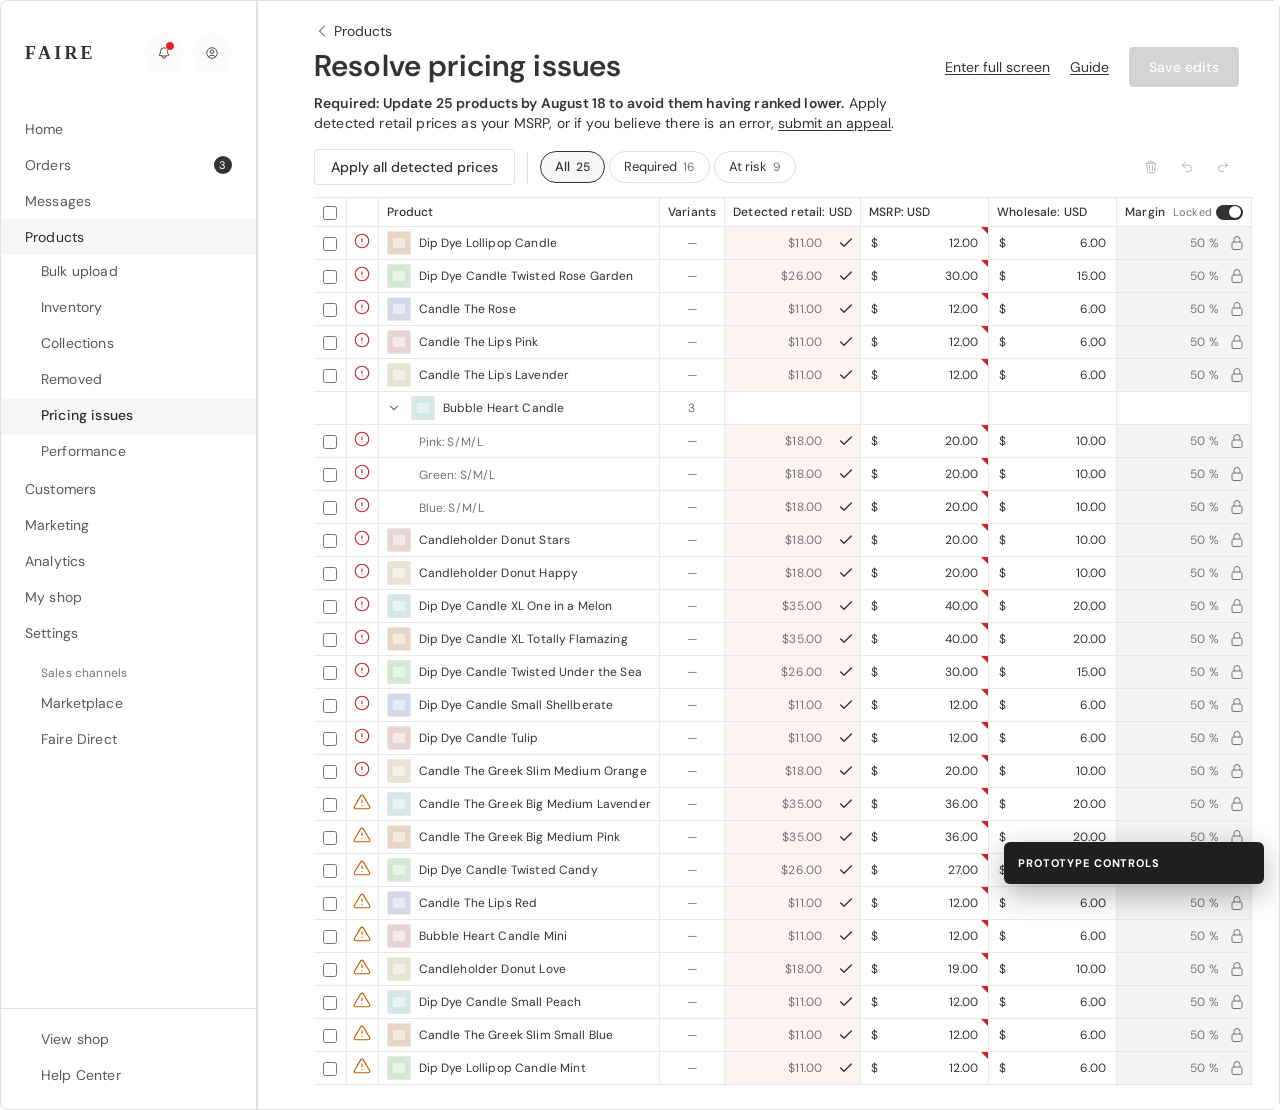
==== index.html @ f0b16890 "Add MSRP pricing enforcement prototype with at-risk workflow. Standalone bulk editor for detected re" ====
<!DOCTYPE html>
<html lang="en">
<head>
  <meta charset="utf-8" />
  <meta name="viewport" content="width=device-width, initial-scale=1" />
  <title>Resolve pricing issues — Prototype</title>
  <link rel="preconnect" href="https://fonts.googleapis.com" />
  <link rel="preconnect" href="https://fonts.gstatic.com" crossorigin />
  <link href="https://fonts.googleapis.com/css2?family=DM+Sans:ital,opsz,wght@0,9..40,400;0,9..40,500;0,9..40,600&display=swap" rel="stylesheet" />
  <style>
    :root {
      --text: #333;
      --subdued: #757575;
      --border: #dfe0e1;
      --surface-tile: #fbfbfb;
      --radius: 4px;
      --nav-width: 256px;
      --content-inset: 56px;
      --main-pad-right: 40px;
      --font: "Graphik", "DM Sans", system-ui, -apple-system, sans-serif;
      --error: #c62828;
      --error-bg: #fdecea;
      --error-dark: #c62828;
      --success: #2e7d32;
      --success-bg: #e8f5e9;
      --detected-bg: #f3faf4;
      --detected-mismatch-bg: #fdf3f3;
      --warn-corner: #c62828;
      --success-corner: #2e7d32;
      --at-risk: #c45c00;
      --grid-line: #e8e8e8;
      --grid-header-text: #8a8a8a;
      --grid-row-height: 32px;
      --cell-focus-blue: #0b7cda;
      --freeze-check: 32px;
      --freeze-status: 32px;
      --freeze-product: 248px;
      --freeze-edge: calc(var(--freeze-check) + var(--freeze-status) + var(--freeze-product));
    }

    * { box-sizing: border-box; }

    body {
      margin: 0;
      font-family: var(--font);
      font-size: 14px;
      line-height: 20px;
      letter-spacing: 0.15px;
      color: var(--text);
      background: #fff;
    }

    input[type="number"] { -moz-appearance: textfield; }
    input[type="number"]::-webkit-outer-spin-button,
    input[type="number"]::-webkit-inner-spin-button {
      -webkit-appearance: none;
      margin: 0;
    }

    .shell {
      width: 100%;
      max-width: min(1920px, 100%);
      margin: 0 auto;
      display: flex;
      min-height: 100vh;
      min-width: 0;
      border: 1px solid var(--border);
      border-radius: 8px;
    }

    /* ---- nav (from Nudges prototype) ---- */
    .nav {
      width: var(--nav-width);
      flex-shrink: 0;
      border-right: 1px solid var(--border);
      display: flex;
      flex-direction: column;
    }

    .nav-header {
      display: flex;
      align-items: center;
      justify-content: space-between;
      min-height: 104px;
      padding: 32px 24px;
    }

    .logo {
      font-family: Georgia, "Times New Roman", serif;
      font-size: 18px;
      font-weight: 600;
      letter-spacing: 0.18em;
    }

    .nav-tools { display: flex; gap: 8px; }

    .icon-btn {
      width: 40px;
      height: 40px;
      border: none;
      border-radius: 999px;
      background: var(--surface-tile);
      color: var(--text);
      display: grid;
      place-items: center;
      cursor: pointer;
    }

    .icon-btn--notify::after {
      content: "";
      position: absolute;
      top: 8px;
      right: 9px;
      width: 8px;
      height: 8px;
      border-radius: 50%;
      background: #e02424;
      border: 1.5px solid var(--surface-tile);
    }

    .icon-btn { position: relative; }

    .nav-links { flex: 1; padding-top: 6px; }

    .nav-row {
      min-height: 36px;
      padding: 6px 24px;
      display: flex;
      align-items: center;
      justify-content: space-between;
      font-size: 14px;
      color: #595959;
      cursor: default;
    }

    .nav-row--active { background: #f7f7f7; color: #2b2b2b; }

    .nav-child {
      min-height: 36px;
      padding: 6px 24px 6px 40px;
      font-size: 14px;
      color: #595959;
      cursor: default;
    }

    .nav-child--active {
      background: #f7f7f7;
      color: #2b2b2b;
      font-weight: 500;
    }

    .badge {
      min-width: 18px;
      height: 18px;
      border-radius: 9px;
      background: #333;
      color: #fff;
      font-size: 11px;
      line-height: 18px;
      text-align: center;
      padding: 0 5px;
    }

    .nav-footer { border-top: 1px solid var(--border); padding: 14px 0; }

  .nav-section-label {
      padding: 12px 24px 4px 40px;
      font-size: 12px;
      color: var(--subdued);
    }

    /* ---- main ---- */
    .main {
      flex: 1;
      min-width: 0;
      border-left: 1px solid var(--border);
      background: #fff;
      display: flex;
      flex-direction: column;
    }

    .main-head {
      padding: 20px var(--main-pad-right) 16px var(--content-inset);
    }

    .back-link {
      border: none;
      background: none;
      color: var(--text);
      display: inline-flex;
      align-items: center;
      gap: 4px;
      padding: 0;
      margin: 0 0 6px;
      font: inherit;
      font-size: 14px;
      cursor: pointer;
    }

    .title-row {
      display: flex;
      align-items: flex-start;
      justify-content: space-between;
      gap: 32px;
    }

    h1 {
      margin: 0;
      font-size: 30px;
      line-height: 38px;
      font-weight: 600;
    }

    .page-desc {
      margin: 8px 0 0;
      max-width: 720px;
      color: var(--text);
      font-size: 14px;
    }

    .page-desc strong { font-weight: 600; }

    .page-desc__link {
      border: none;
      background: none;
      padding: 0;
      margin: 0;
      font: inherit;
      color: inherit;
      text-decoration: underline;
      text-underline-offset: 2px;
      cursor: pointer;
    }

    .head-actions {
      display: flex;
      align-items: center;
      gap: 20px;
      flex-shrink: 0;
    }

    .text-link {
      border: none;
      background: none;
      padding: 0;
      font: inherit;
      font-size: 14px;
      color: var(--text);
      text-decoration: underline;
      text-underline-offset: 2px;
      cursor: pointer;
    }

    .text-link:disabled {
      color: #b0b0b0;
      cursor: not-allowed;
      text-decoration: none;
    }

    .btn-primary {
      border: none;
      border-radius: var(--radius);
      background: #333;
      color: #fff;
      height: 40px;
      padding: 0 20px;
      font: inherit;
      font-size: 14px;
      font-weight: 500;
      cursor: pointer;
    }

    .btn-primary:hover { background: #1a1a1a; }

    .btn-primary:disabled {
      background: #d4d4d4;
      color: #fff;
      cursor: not-allowed;
    }

    .btn-primary--sm {
      height: 28px;
      padding: 0 10px;
      font-size: 12px;
      line-height: 16px;
      white-space: nowrap;
      display: inline-flex;
      align-items: center;
      gap: 6px;
    }

    .btn-primary--sm svg {
      flex-shrink: 0;
    }

    /* ---- toolbar ---- */
    .toolbar-slot {
      padding: 0 var(--main-pad-right) 12px var(--content-inset);
    }

    .toolbar {
      display: flex;
      align-items: center;
      justify-content: space-between;
      gap: 16px;
      margin-top: 0;
      flex-wrap: wrap;
    }

    .toolbar[hidden] {
      display: none !important;
    }

    .toolbar--selection {
      padding: 12px 16px;
      border-radius: var(--radius);
      background: #f7f7f7;
      color: var(--text);
      box-sizing: border-box;
      gap: 24px;
    }

    .toolbar--default {
      padding: 0;
      background: transparent;
    }

    .toolbar-selection-main {
      display: flex;
      align-items: center;
      gap: 24px;
      min-width: 0;
    }

    .toolbar-selection-meta {
      display: flex;
      align-items: center;
      gap: 15px;
    }

    .toolbar-selection-apply-group {
      display: flex;
      align-items: center;
      gap: 15px;
    }

    .toolbar-selection-clear,
    .toolbar-selection-decline {
      border: none;
      background: none;
      padding: 0;
      font: inherit;
      font-size: 14px;
      line-height: 20px;
      letter-spacing: 0.15px;
      color: var(--text);
      text-decoration: underline;
      text-underline-offset: 2px;
      cursor: pointer;
    }

    .toolbar-selection-clear:hover,
    .toolbar-selection-decline:hover {
      color: #1a1a1a;
    }

    .toolbar-selection-decline[hidden] {
      display: none !important;
    }

    .toolbar-selection-count {
      font-size: 14px;
      line-height: 20px;
      font-weight: 400;
      letter-spacing: 0.15px;
      color: var(--text);
      white-space: nowrap;
    }

    .toolbar-selection-actions {
      display: flex;
      align-items: center;
      gap: 8px;
      flex-shrink: 0;
    }

    .btn-apply-selected {
      border: 1px solid #dadada;
      border-radius: var(--radius);
      background: #fff;
      color: var(--text);
      height: 32px;
      padding: 0 12px;
      font: inherit;
      font-size: 14px;
      line-height: 20px;
      font-weight: 400;
      letter-spacing: 0.15px;
      cursor: pointer;
      display: inline-flex;
      align-items: center;
      white-space: nowrap;
    }

    .btn-apply-selected:hover {
      background: #f7f7f7;
      border-color: #bdbdbd;
    }

    .btn-apply-selected:disabled {
      background: #f7f7f7;
      color: #b0b0b0;
      border-color: #e6e6e3;
      cursor: not-allowed;
    }

    .toolbar-icon-btn--surface {
      width: 40px;
      height: 40px;
      border: 1px solid transparent;
      background: #f7f7f7;
    }

    .toolbar-icon-btn--surface:not(:disabled) {
      background: #fff;
      border-color: #dadada;
    }

    .toolbar-icon-btn--surface:not(:disabled):hover {
      background: #f7f7f7;
      border-color: #bdbdbd;
    }

    .toolbar-icon-btn--surface:disabled {
      background: #f7f7f7;
      border: none;
    }

    .toolbar-left {
      display: flex;
      align-items: center;
      gap: 12px;
      flex-wrap: wrap;
    }

    .toolbar-left .filter-pills {
      border-left: 1px solid var(--border);
      padding-left: 12px;
    }

    .btn-apply-all {
      border: 1px solid var(--border);
      border-radius: var(--radius);
      background: #fff;
      color: var(--text);
      height: 36px;
      padding: 0 16px;
      font: inherit;
      font-size: 14px;
      font-weight: 500;
      cursor: pointer;
      display: inline-flex;
      align-items: center;
      gap: 8px;
    }

    .btn-apply-all:hover { border-color: #999; }
    .btn-apply-all:disabled {
      color: #b0b0b0;
      background: #f4f4f2;
      border-color: #e6e6e3;
      cursor: not-allowed;
    }

    .btn-secondary {
      border: 1px solid #d9d9d4;
      border-radius: var(--radius);
      background: #fff;
      color: var(--text);
      font: inherit;
      font-size: 12px;
      line-height: 16px;
      height: 28px;
      padding: 0 10px;
      cursor: pointer;
      white-space: nowrap;
      display: inline-flex;
      align-items: center;
      gap: 6px;
    }

    .btn-secondary svg {
      flex-shrink: 0;
    }

    .btn-secondary:hover { background: #f7f7f7; border-color: #bdbdbd; }

    .btn-secondary:disabled {
      color: #b0b0b0;
      background: #f4f4f2;
      border-color: #e6e6e3;
      cursor: not-allowed;
    }

    .filter-pills { display: flex; gap: 4px; }

    .pill {
      border: 1px solid var(--border);
      border-radius: 999px;
      background: #fff;
      height: 32px;
      padding: 0 14px;
      font: inherit;
      font-size: 13px;
      color: var(--text);
      cursor: pointer;
      display: inline-flex;
      align-items: center;
      gap: 6px;
    }

    .pill:hover { border-color: #999; }

    .pill--active {
      background: #f7f7f7;
      border-color: #333;
      font-weight: 500;
    }

    .pill-count {
      font-size: 12px;
      color: var(--subdued);
    }

    .pill--active .pill-count { color: var(--text); }

    .toolbar-right {
      display: flex;
      align-items: center;
      gap: 4px;
    }

    .toolbar-icon-btn {
      width: 32px;
      height: 32px;
      border: 1px solid var(--border);
      border-radius: var(--radius);
      background: #fff;
      display: grid;
      place-items: center;
      cursor: pointer;
      color: var(--text);
    }

    .toolbar-icon-btn[data-tooltip] {
      position: relative;
    }

    .toolbar-icon-btn[data-tooltip]::before,
    .toolbar-icon-btn[data-tooltip]::after {
      position: absolute;
      left: 50%;
      transform: translateX(-50%);
      pointer-events: none;
      opacity: 0;
      visibility: hidden;
      z-index: 20;
    }

    .toolbar-icon-btn[data-tooltip]::before {
      content: attr(data-tooltip);
      bottom: calc(100% + 7px);
      padding: 6px 10px;
      background: #333;
      color: #fff;
      font-size: 12px;
      line-height: 16px;
      font-weight: 400;
      white-space: nowrap;
      border-radius: var(--radius);
    }

    .toolbar-icon-btn[data-tooltip]::after {
      content: "";
      bottom: calc(100% + 3px);
      border-left: 5px solid transparent;
      border-right: 5px solid transparent;
      border-top: 5px solid #333;
    }

    .toolbar-icon-btn[data-tooltip]:not(:disabled):hover::before,
    .toolbar-icon-btn[data-tooltip]:not(:disabled):hover::after,
    .toolbar-icon-btn[data-tooltip]:not(:disabled):focus-visible::before,
    .toolbar-icon-btn[data-tooltip]:not(:disabled):focus-visible::after {
      opacity: 1;
      visibility: visible;
    }

    .toolbar-icon-btn:disabled {
      opacity: 0.4;
      cursor: not-allowed;
      border-color: transparent;
      background: transparent;
    }

    .toolbar-icon-btn--surface:disabled {
      opacity: 1;
    }

    /* ---- spreadsheet ---- */
    .grid-wrap {
      flex: 1;
      overflow: auto;
      padding: 0 var(--main-pad-right) 24px var(--content-inset);
      background: #fff;
    }

    .grid {
      width: max-content;
      min-width: 100%;
      border-collapse: collapse;
      border-spacing: 0;
      table-layout: fixed;
      background: #fff;
    }

    .grid thead th {
      position: sticky;
      top: 0;
      z-index: 2;
      background: #fff;
      border-top: 1px solid var(--grid-line);
      border-bottom: 1px solid var(--grid-line);
      border-right: 1px solid var(--grid-line);
      padding: 0 8px;
      height: 28px;
      font-size: 12px;
      font-weight: 500;
      line-height: 28px;
      color: var(--text);
      text-align: left;
      white-space: nowrap;
      vertical-align: middle;
    }

    .grid thead th.col-freeze {
      z-index: 4;
      background: #fff;
    }

    .grid thead th.col-freeze-3 {
      z-index: 5;
      box-shadow: 4px 0 6px -4px rgba(0, 0, 0, 0.12);
    }

    .grid thead th.col-check {
      width: var(--freeze-check);
      min-width: var(--freeze-check);
      max-width: var(--freeze-check);
      text-align: center;
      padding: 0;
    }

    .grid thead th.col-status {
      width: var(--freeze-status);
      min-width: var(--freeze-status);
      max-width: var(--freeze-status);
      text-align: center;
      padding: 0;
    }

    .grid thead th.col-product {
      width: var(--freeze-product);
      min-width: var(--freeze-product);
      max-width: var(--freeze-product);
    }

    .grid thead th.col-variants { width: 56px; min-width: 56px; }
    .grid thead th.col-price { width: 128px; min-width: 128px; }
    .grid thead th.col-price-bridge { width: 32px; min-width: 32px; }
    .grid thead th.col-margin { width: 108px; min-width: 108px; }
    .grid thead th.col-actions { width: 148px; min-width: 148px; }

  .grid tbody tr { background: #fff; }

    .grid tbody tr.row-group,
    .grid tbody tr.row-variant { background: #fff; }

    .grid td {
      padding: 0;
      vertical-align: middle;
      height: var(--grid-row-height);
      min-height: var(--grid-row-height);
      border-bottom: 1px solid var(--grid-line);
      border-right: 1px solid var(--grid-line);
      background: #fff;
      position: relative;
    }

    .grid td.col-freeze {
      position: sticky;
      z-index: 1;
      background: #fff;
    }

    .grid td.col-freeze-1 { left: 0; }
    .grid td.col-freeze-2 { left: var(--freeze-check); }
    .grid td.col-freeze-3 {
      left: calc(var(--freeze-check) + var(--freeze-status));
      box-shadow: 4px 0 6px -4px rgba(0, 0, 0, 0.1);
    }

    .grid tbody tr.row-selected td { background-color: #e8f0fe; }
    .grid tbody tr.row-selected:hover td { background-color: #e3ecfa; }
    .grid tbody tr.row-selected td.col-freeze { background-color: #e8f0fe; }
    .grid tbody tr.row-selected:hover td.col-freeze { background-color: #e3ecfa; }

    .grid td.col-check {
      text-align: center;
      vertical-align: middle;
    }

    .grid td.col-status { text-align: center; }

    .grid td.col-product {
      padding: 0 8px;
      overflow: hidden;
    }

    .grid td.col-variants {
      padding: 0 8px;
      font-size: 12px;
      color: var(--subdued);
      text-align: center;
    }

    .grid td.col-margin,
    .grid td.col-actions {
      padding: 0;
    }

    .grid td.col-detected--mismatch { background: var(--detected-mismatch-bg); }
    .grid td.col-detected--resolved { background: var(--detected-bg); }

    .grid tbody tr.row-selected td.col-detected--mismatch { background: #f5e4e4; }
    .grid tbody tr.row-selected td.col-detected--resolved { background: #e5f3e6; }

    body.detected-variant-green .grid td.col-detected--mismatch { background: var(--detected-bg); }
    body.detected-variant-green .grid td.col-detected--resolved { background: #fff; }

    /* layout-3 / layout-7: detected retail — white field with green corner marker */
    body.layout-3 .grid td.col-detected--mismatch,
    body.layout-3 .grid td.col-detected--resolved,
    body.layout-4 .grid td.col-detected--mismatch,
    body.layout-4 .grid td.col-detected--resolved,
    body.layout-6 .grid td.col-detected--mismatch,
    body.layout-6 .grid td.col-detected--resolved,
    body.layout-7 .grid td.col-detected--mismatch,
    body.layout-7 .grid td.col-detected--resolved {
      background: #fff;
    }

    .detected-cell-inner--green-corner {
      background: transparent;
      border: none;
      border-radius: 0;
      position: relative;
      overflow: visible;
    }

    .detected-cell-inner--green-corner::before {
      content: "";
      position: absolute;
      top: 0;
      right: 0;
      width: 0;
      height: 0;
      border-style: solid;
      border-width: 0 7px 7px 0;
      border-color: transparent var(--success-corner) transparent transparent;
      pointer-events: none;
    }

    .detected-cell-inner--resolved.detected-cell-inner--green-corner {
      border-color: transparent;
    }

    .product-cell {
      display: flex;
      align-items: center;
      gap: 8px;
      min-width: 0;
      height: var(--grid-row-height);
    }

    .product-thumb {
      width: 24px;
      height: 24px;
      border-radius: 2px;
      border: 1px solid var(--grid-line);
      object-fit: cover;
      flex-shrink: 0;
      background: #f0f0f0;
    }

    .product-name {
      font-size: 12px;
      line-height: 16px;
      overflow: hidden;
      text-overflow: ellipsis;
      white-space: nowrap;
      color: var(--text);
    }

    .product-name--variant {
      color: var(--subdued);
      padding-left: 32px;
    }

    .group-toggle {
      border: none;
      background: none;
      padding: 0;
      margin-right: 2px;
      cursor: pointer;
      color: var(--subdued);
      display: inline-flex;
      vertical-align: middle;
    }

    .group-toggle svg { transition: transform 0.15s; }
    .group-toggle.collapsed svg { transform: rotate(-90deg); }

  /* status icons */
    .status-icon {
      width: 18px;
      height: 18px;
      display: inline-flex;
      align-items: center;
      justify-content: center;
      flex-shrink: 0;
    }

    .status-icon svg {
      width: 18px;
      height: 18px;
      display: block;
    }

    .status-icon--error {
      color: var(--error-dark);
    }

    .status-icon--at-risk {
      color: var(--at-risk);
    }

    .status-icon--success {
      color: var(--success);
    }

    /* price cells — spreadsheet cell editors */
    .price-cell {
      display: flex;
      align-items: center;
      gap: 4px;
      height: 100%;
    }

    .price-field {
      display: flex;
      align-items: center;
      flex: 1;
      min-width: 0;
      width: 100%;
      height: 100%;
      min-height: var(--grid-row-height);
      border: none;
      border-radius: 0;
      background: transparent;
      overflow: visible;
      position: relative;
      box-sizing: border-box;
    }

    .price-field:focus-within {
      outline: 2px solid var(--cell-focus-blue);
      outline-offset: -2px;
      background: #fff;
      z-index: 2;
      box-shadow: none;
    }

    .price-field:focus-within::after {
      content: "";
      position: absolute;
      right: -1px;
      bottom: -1px;
      width: 5px;
      height: 5px;
      background: var(--cell-focus-blue);
      pointer-events: none;
      z-index: 3;
    }

    .price-field--mismatch::before {
      content: "";
      position: absolute;
      top: 0;
      right: 0;
      width: 0;
      height: 0;
      border-style: solid;
      border-width: 0 7px 7px 0;
      border-color: transparent var(--warn-corner) transparent transparent;
      pointer-events: none;
      z-index: 1;
    }

    .price-field:focus-within.price-field--mismatch::before {
      top: 2px;
      right: 2px;
    }

    .price-field--resolved::before { display: none; }

    .price-field .cur {
      font-size: 12px;
      line-height: 16px;
      color: var(--text);
      padding: 0 0 0 10px;
      flex-shrink: 0;
    }

    .price-field input {
      border: none;
      outline: none;
      font: inherit;
      font-size: 12px;
      line-height: 16px;
      width: 100%;
      min-width: 0;
      flex: 1;
      padding: 0 10px 0 4px;
      background: transparent;
      text-align: right;
      color: var(--text);
    }

    .price-field--readonly {
      background: #f4f4f2;
    }

    .price-field--readonly input,
    .price-field input:disabled {
      color: var(--subdued);
      cursor: not-allowed;
    }

    .margin-field {
      display: flex;
      align-items: center;
      width: 100%;
      height: 100%;
      min-height: var(--grid-row-height);
      border: none;
      border-radius: 0;
      background: transparent;
      padding: 0 4px 0 8px;
      gap: 2px;
      position: relative;
      box-sizing: border-box;
    }

    .margin-field:focus-within {
      outline: 2px solid var(--cell-focus-blue);
      outline-offset: -2px;
      background: #fff;
      z-index: 2;
    }

    .margin-field:focus-within::after {
      content: "";
      position: absolute;
      right: -1px;
      bottom: -1px;
      width: 5px;
      height: 5px;
      background: var(--cell-focus-blue);
      pointer-events: none;
    }

    .margin-field__lock {
      flex-shrink: 0;
      width: 20px;
      height: 20px;
      display: grid;
      place-items: center;
      color: var(--subdued);
      pointer-events: none;
    }

    .margin-field__lock svg {
      display: block;
    }

    .margin-field input {
      border: none;
      outline: none;
      font: inherit;
      font-size: 12px;
      line-height: 16px;
      flex: 1;
      width: 100%;
      min-width: 0;
      padding: 0 2px;
      background: transparent;
      text-align: right;
      color: var(--text);
    }

    .margin-field__suffix {
      font-size: 12px;
      color: var(--subdued);
      flex-shrink: 0;
      padding-right: 6px;
    }

    .margin-field--readonly {
      background: #f4f4f2;
    }

    .margin-field--readonly input,
    .margin-field input:disabled {
      color: var(--subdued);
      cursor: not-allowed;
    }

    .detected-value {
      font-size: 12px;
      line-height: 16px;
      padding: 0 8px;
      flex: 1;
      color: var(--subdued);
      text-align: right;
    }

    .btn-accept {
      width: 24px;
      height: 24px;
      border: none;
      border-radius: 2px;
      background: transparent;
      color: var(--text);
      cursor: pointer;
      display: grid;
      place-items: center;
      flex-shrink: 0;
      margin-right: 2px;
    }

    .btn-accept[data-tooltip] {
      position: relative;
    }

    .detected-cell-inner:has(.btn-accept[data-tooltip]) {
      overflow: visible;
    }

    .grid td.col-detected:has(.btn-accept[data-tooltip]) {
      overflow: visible;
    }

    .btn-accept[data-tooltip]::before,
    .btn-accept[data-tooltip]::after {
      position: absolute;
      left: 50%;
      transform: translateX(-50%);
      pointer-events: none;
      opacity: 0;
      visibility: hidden;
      z-index: 20;
    }

    .btn-accept[data-tooltip]::before {
      content: attr(data-tooltip);
      bottom: calc(100% + 7px);
      padding: 6px 10px;
      background: #333;
      color: #fff;
      font-size: 12px;
      line-height: 16px;
      font-weight: 400;
      white-space: nowrap;
      border-radius: var(--radius);
    }

    .btn-accept[data-tooltip]::after {
      content: "";
      bottom: calc(100% + 3px);
      border-left: 5px solid transparent;
      border-right: 5px solid transparent;
      border-top: 5px solid #333;
    }

    .btn-accept[data-tooltip]:hover::before,
    .btn-accept[data-tooltip]:hover::after,
    .btn-accept[data-tooltip]:focus-visible::before,
    .btn-accept[data-tooltip]:focus-visible::after {
      opacity: 1;
      visibility: visible;
    }

    .price-field--with-action {
      padding-right: 2px;
      overflow: visible;
    }

    .grid td:has(.price-field--with-action) {
      overflow: visible;
    }

    .grid td.col-price-bridge {
      text-align: center;
      padding: 0;
      overflow: visible;
      vertical-align: middle;
      height: var(--grid-row-height);
      min-height: var(--grid-row-height);
    }

    .apply-bridge-cell {
      display: flex;
      align-items: center;
      justify-content: center;
      height: var(--grid-row-height);
      min-height: var(--grid-row-height);
    }

    .apply-bridge-placeholder {
      width: 24px;
      height: 24px;
      flex-shrink: 0;
    }

    .price-field--with-action input {
      flex: 1;
      min-width: 0;
    }

    .price-field--with-action .btn-accept-combined {
      margin-right: 2px;
    }

    .msrp-cell-with-verified {
      display: flex;
      align-items: center;
      gap: 4px;
      height: 100%;
      padding-right: 2px;
    }

    .msrp-cell-with-verified .price-field {
      flex: 1;
      min-width: 0;
    }

    .grid td:has(.msrp-cell-with-verified) {
      overflow: visible;
    }

    .btn-accept:hover { background: rgba(0, 0, 0, 0.06); }

    /* layout-5 combined MSRP cell */
    .col-msrp-combined { min-width: 200px; width: 220px; }

    .grid td.col-msrp-combined {
      overflow: visible;
      padding: 0;
    }

    .msrp-combined {
      display: flex;
      align-items: center;
      justify-content: space-between;
      gap: 4px;
      width: 100%;
      height: 100%;
      min-height: var(--grid-row-height);
      padding: 0 2px 0 8px;
      border: none;
      border-radius: 0;
      background: transparent;
      position: relative;
      box-sizing: border-box;
    }

    .msrp-combined--mismatch::before {
      content: "";
      position: absolute;
      top: 0;
      right: 0;
      width: 0;
      height: 0;
      border-style: solid;
      border-width: 0 7px 7px 0;
      border-color: transparent var(--error-dark) transparent transparent;
      pointer-events: none;
      z-index: 1;
    }

    .msrp-combined:focus-within {
      outline: 2px solid var(--cell-focus-blue);
      outline-offset: -2px;
      background: #fff;
      z-index: 2;
      box-shadow: none;
    }

    .msrp-combined:focus-within::after {
      content: "";
      position: absolute;
      right: -1px;
      bottom: -1px;
      width: 5px;
      height: 5px;
      background: var(--cell-focus-blue);
      pointer-events: none;
      z-index: 3;
    }

    .msrp-combined:focus-within.msrp-combined--mismatch::before {
      top: 2px;
      right: 2px;
    }

    .msrp-combined__values {
      display: flex;
      align-items: center;
      gap: 6px;
      min-width: 0;
      flex: 1;
    }

    .msrp-combined__current {
      color: var(--subdued);
      font-size: 12px;
      white-space: nowrap;
    }

    .msrp-combined__input-wrap {
      display: flex;
      align-items: center;
      min-width: 0;
      flex: 0 1 auto;
      max-width: 88px;
    }

    .msrp-combined__input-wrap .cur {
      font-size: 12px;
      color: var(--subdued);
      padding: 0 2px 0 0;
      flex-shrink: 0;
    }

    .msrp-combined__input-wrap input {
      border: none;
      outline: none;
      font: inherit;
      font-size: 12px;
      width: 5.5em;
      min-width: 0;
      flex: 0 0 auto;
      padding: 0;
      background: transparent;
      color: var(--text);
      text-align: right;
    }

    .msrp-combined__input-wrap--detected input {
      color: var(--subdued);
    }

    .msrp-combined:focus-within .msrp-combined__input-wrap--detected input {
      color: var(--text);
    }

    .col-msrp-combined__label {
      display: inline-flex;
      align-items: center;
      gap: 4px;
      white-space: nowrap;
    }

    .msrp-combined__arrow {
      display: inline-flex;
      align-items: center;
      color: var(--subdued);
      flex-shrink: 0;
    }

    .icon-arrow-right {
      width: 14px;
      height: 14px;
      display: block;
    }

    .btn-accept-combined {
      width: 22px;
      height: 22px;
      border: 1px solid var(--grid-line);
      border-radius: 2px;
      background: #fff;
      color: var(--text);
      cursor: pointer;
      display: flex;
      align-items: center;
      justify-content: center;
      padding: 0;
      line-height: 0;
      flex-shrink: 0;
      position: relative;
    }

    .btn-accept-combined[data-tooltip]::before,
    .msrp-verified-badge[data-tooltip]::before {
      content: attr(data-tooltip);
      bottom: calc(100% + 7px);
      padding: 6px 10px;
      background: #333;
      color: #fff;
      font-size: 12px;
      line-height: 16px;
      font-weight: 400;
      white-space: nowrap;
      border-radius: var(--radius);
    }

    .btn-accept-combined[data-tooltip]::after,
    .msrp-verified-badge[data-tooltip]::after {
      content: "";
      bottom: calc(100% + 3px);
      border-left: 5px solid transparent;
      border-right: 5px solid transparent;
      border-top: 5px solid #333;
    }

    .btn-accept-combined[data-tooltip]:hover::before,
    .btn-accept-combined[data-tooltip]:hover::after,
    .btn-accept-combined[data-tooltip]:focus-visible::before,
    .btn-accept-combined[data-tooltip]:focus-visible::after,
    .msrp-verified-badge[data-tooltip]:hover::before,
    .msrp-verified-badge[data-tooltip]:hover::after {
      opacity: 1;
      visibility: visible;
    }

    .msrp-verified-badge {
      width: 22px;
      height: 22px;
      display: flex;
      align-items: center;
      justify-content: center;
      flex-shrink: 0;
      color: var(--success);
      position: relative;
    }

    .msrp-verified-badge svg {
      display: block;
      width: 16px;
      height: 16px;
    }

    .btn-accept-combined[data-tooltip]::before,
    .msrp-verified-badge[data-tooltip]::before,
    .btn-accept-combined[data-tooltip]::after,
    .msrp-verified-badge[data-tooltip]::after {
      position: absolute;
      left: 50%;
      transform: translateX(-50%);
      pointer-events: none;
      opacity: 0;
      visibility: hidden;
      z-index: 20;
    }

    .btn-accept-combined svg {
      display: block;
      width: 14px;
      height: 14px;
    }

    .btn-accept-combined:hover {
      background: #f7f7f7;
      border-color: #bdbdbd;
    }

    .btn-apply-arrow {
      width: 24px;
      height: 24px;
      border: 1px solid #d9d9d4;
      border-radius: 999px;
      background: #fff;
      color: var(--text);
    }

    .btn-apply-arrow:hover {
      background: #f7f7f7;
      border-color: #bdbdbd;
    }

    .btn-apply-arrow svg,
    .btn-apply-arrow .icon-arrow-right {
      width: 14px;
      height: 14px;
    }

    .detected-cell-inner {
      display: flex;
      align-items: center;
      justify-content: space-between;
      gap: 2px;
      width: 100%;
      height: 100%;
      min-height: var(--grid-row-height);
      padding: 0 2px;
    }

    .col-margin-header {
      display: flex;
      flex-direction: row;
      align-items: center;
      gap: 8px;
      white-space: nowrap;
    }

    .locked-toggle-wrap {
      display: flex;
      align-items: center;
      gap: 4px;
      flex-shrink: 0;
      white-space: nowrap;
    }

    .locked-toggle-label {
      font-size: 11px;
      line-height: 14px;
      color: var(--subdued);
      font-weight: 400;
    }

    .switch {
      position: relative;
      width: 27px;
      height: 15px;
      display: inline-block;
      flex-shrink: 0;
    }

    .switch input {
      opacity: 0;
      width: 0;
      height: 0;
    }

    .switch-track {
      position: absolute;
      inset: 0;
      background: #d3d3ce;
      border-radius: 999px;
      cursor: pointer;
      transition: background 0.15s;
    }

    .switch-track::after {
      content: "";
      position: absolute;
      top: 1.5px;
      left: 1.5px;
      width: 12px;
      height: 12px;
      border-radius: 50%;
      background: #fff;
      transition: transform 0.15s;
      box-shadow: 0 1px 2px rgba(0, 0, 0, 0.2);
    }

    .switch input:checked + .switch-track { background: #333; }
    .switch input:checked + .switch-track::after { transform: translateX(12px); }

    input[type="checkbox"] {
      accent-color: #333;
      width: 14px;
      height: 14px;
      margin: 0;
      vertical-align: middle;
    }

    .icon-14 { width: 14px; height: 14px; }
    .icon-16 { width: 16px; height: 16px; }

    .hidden { display: none !important; }

    /* prototype controls */
    .proto-panel {
      position: fixed;
      bottom: 16px;
      right: 16px;
      z-index: 50;
      width: 260px;
      background: #1f1f1f;
      color: #fff;
      border-radius: 6px;
      box-shadow: 0 10px 30px rgba(0, 0, 0, 0.3);
      font-size: 13px;
    }

    .proto-panel summary {
      cursor: pointer;
      list-style: none;
      display: flex;
      align-items: center;
      gap: 8px;
      padding: 11px 14px;
      font-weight: 700;
      font-size: 11px;
      letter-spacing: 0.08em;
      text-transform: uppercase;
    }

    .proto-panel summary::-webkit-details-marker { display: none; }

    .proto-panel__body { padding: 2px 14px 14px; background: #262626; }

    .proto-panel button {
      width: 100%;
      background: none;
      border: 1px solid #4a4a4a;
      color: #e8e8e8;
      font-family: inherit;
      font-size: 12.5px;
      font-weight: 600;
      padding: 8px 12px;
      border-radius: 4px;
      cursor: pointer;
      margin-top: 8px;
    }

    .proto-panel button:hover { background: #333; }

    .proto-label {
      display: block;
      font-size: 11px;
      text-transform: uppercase;
      letter-spacing: 0.05em;
      color: #a9a9a9;
      margin: 10px 0 6px;
      font-weight: 600;
    }

    .proto-select {
      width: 100%;
      background: #1f1f1f;
      border: 1px solid #4a4a4a;
      color: #e8e8e8;
      font-family: inherit;
      font-size: 12.5px;
      padding: 8px 10px;
      border-radius: 4px;
      cursor: pointer;
    }

    .proto-note {
      font-size: 12px;
      color: #a9a9a9;
      margin: 8px 0 0;
      line-height: 1.4;
    }

    .proto-switch-row {
      display: flex;
      align-items: center;
      justify-content: space-between;
      gap: 12px;
      margin-top: 10px;
      font-size: 12.5px;
      color: #e8e8e8;
    }

    .proto-switch-row .switch-track {
      background: #4a4a4a;
    }

    .proto-switch-row .switch input:checked + .switch-track {
      background: #fff;
    }

    .proto-switch-row .switch input:checked + .switch-track::after {
      background: #333;
    }

    /* arrow icon tour */
    .tour-popover {
      position: fixed;
      z-index: 60;
      width: min(304px, calc(100vw - 32px));
      background: #333;
      color: #fff;
      border-radius: 6px;
      padding: 20px 44px 16px 20px;
      box-shadow: 0 10px 30px rgba(0, 0, 0, 0.28);
      box-sizing: border-box;
      font-size: 14px;
      line-height: 20px;
    }

    .tour-popover[hidden] {
      display: none !important;
    }

    .tour-popover__pointer {
      position: absolute;
      top: -6px;
      left: var(--tour-pointer-left, 50%);
      width: 12px;
      height: 12px;
      background: #333;
      transform: translateX(-50%) rotate(45deg);
    }

    .tour-popover__close {
      position: absolute;
      top: 10px;
      right: 10px;
      width: 28px;
      height: 28px;
      border: none;
      border-radius: var(--radius);
      background: transparent;
      color: #fff;
      display: grid;
      place-items: center;
      cursor: pointer;
      padding: 0;
    }

    .tour-popover__close:hover {
      background: rgba(255, 255, 255, 0.12);
    }

    .tour-popover__title {
      margin: 0;
      font-size: 14px;
      line-height: 20px;
      font-weight: 600;
      letter-spacing: 0;
    }

    .tour-popover__body {
      margin: 8px 0 0;
      font-size: 14px;
      line-height: 20px;
      color: rgba(255, 255, 255, 0.88);
    }

    .tour-popover__footer {
      display: flex;
      align-items: center;
      justify-content: space-between;
      margin-top: 16px;
    }

    .tour-popover__step {
      font-size: 14px;
      line-height: 20px;
      color: rgba(255, 255, 255, 0.72);
    }

    .tour-popover__nav {
      display: flex;
      align-items: center;
      gap: 4px;
    }

    .tour-popover__nav-btn {
      width: 28px;
      height: 28px;
      border: none;
      border-radius: var(--radius);
      background: transparent;
      color: #fff;
      display: grid;
      place-items: center;
      cursor: pointer;
      padding: 0;
    }

    .tour-popover__nav-btn:hover:not(:disabled) {
      background: rgba(255, 255, 255, 0.12);
    }

    .tour-popover__nav-btn:disabled {
      opacity: 0.35;
      cursor: not-allowed;
    }
  </style>
</head>
<body class="layout-1 detected-variant-red">
  <div class="shell">
    <aside class="nav" aria-label="Primary">
      <div class="nav-header">
        <span class="logo">FAIRE</span>
        <div class="nav-tools">
          <button type="button" class="icon-btn icon-btn--notify" aria-label="Notifications">
            <svg class="icon-14" viewBox="0 0 24 24" fill="none" stroke="currentColor" stroke-width="1.5" aria-hidden="true">
              <path d="M14.857 17.082a22.387 22.387 0 0 0 5.454-1.31A8.967 8.967 0 0 1 18 9.75V9A6 6 0 0 0 6 9v.75a8.967 8.967 0 0 1-2.312 6.022c1.733.64 3.56 1.085 5.456 1.31m5.714 0a24.255 24.255 0 0 1-5.714 0m5.714 0a3 3 0 1 1-5.714 0" />
            </svg>
          </button>
          <button type="button" class="icon-btn" aria-label="Account">
            <svg class="icon-14" viewBox="0 0 24 24" fill="none" stroke="currentColor" stroke-width="1.5" aria-hidden="true">
              <path d="M17.982 18.725A7.488 7.488 0 0 0 12 15.75a7.488 7.488 0 0 0-5.982 2.975m11.964 0A9 9 0 1 0 6.018 18.725m11.964 0A8.966 8.966 0 0 1 12 21a8.966 8.966 0 0 1-5.982-2.275M15 9.75A3 3 0 1 1 9 9.75a3 3 0 0 1 6 0Z" />
            </svg>
          </button>
        </div>
      </div>
      <nav class="nav-links">
        <div class="nav-row"><span>Home</span></div>
        <div class="nav-row"><span>Orders</span><span class="badge">3</span></div>
        <div class="nav-row"><span>Messages</span></div>
        <div class="nav-row nav-row--active"><span>Products</span></div>
        <div class="nav-child">Bulk upload</div>
        <div class="nav-child">Inventory</div>
        <div class="nav-child">Collections</div>
        <div class="nav-child">Removed</div>
        <div class="nav-child nav-child--active">Pricing issues</div>
        <div class="nav-child">Performance</div>
        <div class="nav-row"><span>Customers</span></div>
        <div class="nav-row"><span>Marketing</span></div>
        <div class="nav-row"><span>Analytics</span></div>
        <div class="nav-row"><span>My shop</span></div>
        <div class="nav-row"><span>Settings</span></div>
        <div class="nav-section-label">Sales channels</div>
        <div class="nav-child">Marketplace</div>
        <div class="nav-child">Faire Direct</div>
      </nav>
      <div class="nav-footer">
        <div class="nav-child">View shop</div>
        <div class="nav-child">Help Center</div>
      </div>
    </aside>

    <main class="main">
      <header class="main-head">
        <button class="back-link" type="button" aria-label="Back to products">
          <svg class="icon-16" viewBox="0 0 24 24" fill="none" stroke="currentColor" stroke-width="1.5" aria-hidden="true">
            <path d="M15.75 19.5 8.25 12l7.5-7.5" stroke-linecap="round" stroke-linejoin="round" />
          </svg>
          Products
        </button>
        <div class="title-row">
          <div>
            <h1>Resolve pricing issues</h1>
            <p class="page-desc" id="page-desc"></p>
          </div>
          <div class="head-actions">
            <button class="text-link" type="button">Enter full screen</button>
            <button class="text-link" type="button">Guide</button>
            <button class="btn-primary" type="button" id="btn-save" disabled>Save edits</button>
          </div>
        </div>
      </header>

      <div class="toolbar-slot">
        <div class="toolbar toolbar--selection" id="toolbar-selection" hidden>
          <div class="toolbar-selection-main">
            <div class="toolbar-selection-meta">
              <span class="toolbar-selection-count" id="selection-count">0 selected</span>
              <button type="button" class="toolbar-selection-clear" id="btn-clear-selection">Clear</button>
            </div>
            <div class="toolbar-selection-apply-group">
              <button type="button" class="btn-apply-selected" id="btn-apply-selected" disabled>Apply detected prices</button>
              <button type="button" class="toolbar-selection-decline" id="btn-decline-selected" hidden>Decline price updates</button>
            </div>
          </div>
          <div class="toolbar-selection-actions">
            <button class="toolbar-icon-btn toolbar-icon-btn--surface" type="button" data-toolbar-discard disabled data-tooltip="Discard edits" aria-label="Discard edits">
              <svg class="icon-14" viewBox="0 0 24 24" fill="none" stroke="currentColor" stroke-width="1.5" aria-hidden="true">
                <path d="m14.74 9-.346 9m-4.788 0L9.26 9m9.968-3.21c.342.052.682.107 1.022.166m-1.022-.165L18.16 19.673a2.25 2.25 0 0 1-2.244 2.077H8.084a2.25 2.25 0 0 1-2.244-2.077L4.772 5.79m14.456 0a48.108 48.108 0 0 0-3.478-.397m-12 .562c.34-.059.68-.114 1.022-.165m0 0a48.11 48.11 0 0 1 3.478-.397m7.5 0v-.916c0-1.18-.91-2.164-2.09-2.201a51.964 51.964 0 0 0-3.32 0c-1.18.037-2.09 1.022-2.09 2.201v.916m7.5 0a48.667 48.667 0 0 0-7.5 0" stroke-linecap="round" stroke-linejoin="round"/>
              </svg>
            </button>
            <button class="toolbar-icon-btn toolbar-icon-btn--surface" type="button" data-toolbar-undo disabled data-tooltip="Undo" aria-label="Undo">
              <svg class="icon-14" viewBox="0 0 24 24" fill="none" stroke="currentColor" stroke-width="1.5"><path d="M9 14 4 9l5-5" stroke-linecap="round" stroke-linejoin="round"/><path d="M4 9h10.5a5.5 5.5 0 0 1 5.5 5.5v0a5.5 5.5 0 0 1-5.5 5.5H11" stroke-linecap="round"/></svg>
            </button>
            <button class="toolbar-icon-btn toolbar-icon-btn--surface" type="button" data-toolbar-redo disabled data-tooltip="Redo" aria-label="Redo">
              <svg class="icon-14" viewBox="0 0 24 24" fill="none" stroke="currentColor" stroke-width="1.5"><path d="m15 14 5-5-5-5" stroke-linecap="round" stroke-linejoin="round"/><path d="M20 9H9.5A5.5 5.5 0 0 0 4 14.5v0A5.5 5.5 0 0 0 9.5 20H13" stroke-linecap="round"/></svg>
            </button>
          </div>
        </div>

        <div class="toolbar toolbar--default" id="toolbar-default">
          <div class="toolbar-left">
            <button class="btn-apply-all" type="button" id="btn-apply-all">
              Apply all detected prices
            </button>
            <div class="filter-pills" role="tablist" aria-label="Filter products">
              <button class="pill pill--active" type="button" data-filter="all" role="tab" aria-selected="true">
                All <span class="pill-count" id="count-all"></span>
              </button>
              <button class="pill" type="button" data-filter="required" role="tab" aria-selected="false">
                Required <span class="pill-count" id="count-required"></span>
              </button>
              <button class="pill hidden" type="button" data-filter="at-risk" role="tab" aria-selected="false" id="pill-at-risk">
                At risk <span class="pill-count" id="count-at-risk"></span>
              </button>
              <button class="pill hidden" type="button" data-filter="resolved" role="tab" aria-selected="false" id="pill-resolved">
                Resolved
              </button>
            </div>
          </div>
          <div class="toolbar-right">
            <button class="toolbar-icon-btn" type="button" data-toolbar-discard disabled data-tooltip="Discard edits" aria-label="Discard edits">
              <svg class="icon-14" viewBox="0 0 24 24" fill="none" stroke="currentColor" stroke-width="1.5" aria-hidden="true">
                <path d="m14.74 9-.346 9m-4.788 0L9.26 9m9.968-3.21c.342.052.682.107 1.022.166m-1.022-.165L18.16 19.673a2.25 2.25 0 0 1-2.244 2.077H8.084a2.25 2.25 0 0 1-2.244-2.077L4.772 5.79m14.456 0a48.108 48.108 0 0 0-3.478-.397m-12 .562c.34-.059.68-.114 1.022-.165m0 0a48.11 48.11 0 0 1 3.478-.397m7.5 0v-.916c0-1.18-.91-2.164-2.09-2.201a51.964 51.964 0 0 0-3.32 0c-1.18.037-2.09 1.022-2.09 2.201v.916m7.5 0a48.667 48.667 0 0 0-7.5 0" stroke-linecap="round" stroke-linejoin="round"/>
              </svg>
            </button>
            <button class="toolbar-icon-btn" type="button" data-toolbar-undo disabled data-tooltip="Undo" aria-label="Undo">
              <svg class="icon-14" viewBox="0 0 24 24" fill="none" stroke="currentColor" stroke-width="1.5"><path d="M9 14 4 9l5-5" stroke-linecap="round" stroke-linejoin="round"/><path d="M4 9h10.5a5.5 5.5 0 0 1 5.5 5.5v0a5.5 5.5 0 0 1-5.5 5.5H11" stroke-linecap="round"/></svg>
            </button>
            <button class="toolbar-icon-btn" type="button" data-toolbar-redo disabled data-tooltip="Redo" aria-label="Redo">
              <svg class="icon-14" viewBox="0 0 24 24" fill="none" stroke="currentColor" stroke-width="1.5"><path d="m15 14 5-5-5-5" stroke-linecap="round" stroke-linejoin="round"/><path d="M20 9H9.5A5.5 5.5 0 0 0 4 14.5v0A5.5 5.5 0 0 0 9.5 20H13" stroke-linecap="round"/></svg>
            </button>
          </div>
        </div>
      </div>

      <div class="grid-wrap">
        <table class="grid" id="pricing-grid">
          <thead id="grid-head"></thead>
          <tbody id="grid-body"></tbody>
        </table>
      </div>
    </main>
  </div>

  <details class="proto-panel">
    <summary>Prototype controls</summary>
    <div class="proto-panel__body">
      <label class="proto-label" for="proto-layout-variant">Layout variant</label>
      <select class="proto-select" id="proto-layout-variant" aria-label="Layout variant">
        <option value="layout-1">1 — Separate, red/green backgrounds, check on detected</option>
        <option value="layout-1-1">1.1 — Separate, verified badge on MSRP after accept</option>
        <option value="layout-2">2 — Separate, green → white backgrounds, check on detected</option>
        <option value="layout-3">3 — Separate, green corner, check on detected</option>
        <option value="layout-4">4 — Separate, green corner, arrow between columns</option>
        <option value="layout-5">5 — Combined MSRP → detected column</option>
        <option value="layout-5-1">5.1 — Combined, verified badge on accept</option>
        <option value="layout-6">6 — Separate, green corner, check on current MSRP</option>
        <option value="layout-7">7 — Separate, green corner, apply in actions column</option>
      </select>
      <p class="proto-note">Required and At risk are separate filters. Declining at-risk rows moves them to Resolved.</p>
      <div class="proto-switch-row">
        <span>Arrow icon tour on load</span>
        <label class="switch" aria-label="Show arrow icon tour on page load">
          <input type="checkbox" id="proto-arrow-tour" />
          <span class="switch-track"></span>
        </label>
      </div>
    </div>
  </details>

  <div class="tour-popover" id="arrow-tour" role="dialog" aria-labelledby="arrow-tour-title" hidden>
    <div class="tour-popover__pointer" aria-hidden="true"></div>
    <button type="button" class="tour-popover__close" id="arrow-tour-close" aria-label="Close tour">
      <svg width="16" height="16" viewBox="0 0 24 24" fill="none" stroke="currentColor" stroke-width="1.5" aria-hidden="true">
        <path d="M6 18 18 6M6 6l12 12" stroke-linecap="round" stroke-linejoin="round"/>
      </svg>
    </button>
    <h2 class="tour-popover__title" id="arrow-tour-title">Apply individual prices you want to use as your MSRP</h2>
    <p class="tour-popover__body">This will insert the detected retail price into the MSRP field for the product. You can still edit manually.</p>
    <div class="tour-popover__footer">
      <span class="tour-popover__step">3/4</span>
      <div class="tour-popover__nav">
        <button type="button" class="tour-popover__nav-btn" disabled aria-label="Previous step">
          <svg width="16" height="16" viewBox="0 0 24 24" fill="none" stroke="currentColor" stroke-width="1.5" aria-hidden="true">
            <path d="m15 18-6-6 6-6" stroke-linecap="round" stroke-linejoin="round"/>
          </svg>
        </button>
        <button type="button" class="tour-popover__nav-btn" disabled aria-label="Next step">
          <svg width="16" height="16" viewBox="0 0 24 24" fill="none" stroke="currentColor" stroke-width="1.5" aria-hidden="true">
            <path d="m9 18 6-6-6-6" stroke-linecap="round" stroke-linejoin="round"/>
          </svg>
        </button>
      </div>
    </div>
  </div>

  <script>
    const THUMB_COLORS = ["#e8d5c4", "#d4e8d4", "#d4d8e8", "#e8d4d4", "#e8e4d4", "#d4e8e8"];
    const LAYOUT_VARIANT_KEY = "evergreen-price-enforcement-layout-variant";
    const ARROW_TOUR_KEY = "evergreen-price-enforcement-arrow-tour";
    const LAYOUT_VARIANTS = [
      "layout-1",
      "layout-1-1",
      "layout-2",
      "layout-3",
      "layout-4",
      "layout-5",
      "layout-5-1",
      "layout-6",
      "layout-7",
    ];

    function checkIconSvg() {
      return `<svg width="16" height="16" viewBox="0 0 24 24" fill="none" stroke="currentColor" stroke-width="2" aria-hidden="true">
        <path d="M20 6 9 17l-5-5" stroke-linecap="round" stroke-linejoin="round"/>
      </svg>`;
    }

    function arrowRightIconSvg() {
      return `<svg class="icon-arrow-right" viewBox="0 0 24 24" fill="none" stroke="currentColor" stroke-width="1.5" aria-hidden="true">
        <path d="M5 12h14m0 0-4-4m4 4-4 4" stroke-linecap="round" stroke-linejoin="round"/>
      </svg>`;
    }

    function combinedMsrpHeaderHtml() {
      return `<span class="col-msrp-combined__label">Current MSRP ${arrowRightIconSvg()} Detected: USD</span>`;
    }

    function verifiedBadgeIconSvg() {
      return `<svg width="16" height="16" viewBox="0 0 24 24" fill="none" stroke="currentColor" stroke-width="1.5" aria-hidden="true">
        <path d="M9 12.75 11.25 15 15 9.75M21 12a9 9 0 1 1-18 0 9 9 0 0 1 18 0Z" stroke-linecap="round" stroke-linejoin="round"/>
      </svg>`;
    }

    function lockIconSvg() {
      return `<svg width="16" height="16" viewBox="0 0 24 24" fill="none" stroke="currentColor" stroke-width="1.5" aria-hidden="true">
        <path d="M16.5 10.5V6.75a4.5 4.5 0 1 0-9 0v3.75m-.75 11.25h10.5a2.25 2.25 0 0 0 2.25-2.25v-6.75a2.25 2.25 0 0 0-2.25-2.25H6.75a2.25 2.25 0 0 0-2.25 2.25v6.75a2.25 2.25 0 0 0 2.25 2.25Z" stroke-linecap="round" stroke-linejoin="round"/>
      </svg>`;
    }

    function unlockIconSvg() {
      return `<svg width="16" height="16" viewBox="0 0 24 24" fill="none" stroke="currentColor" stroke-width="1.5" aria-hidden="true">
        <path d="M13.5 10.5V6.75a4.5 4.5 0 0 0-6.77-3.77 4.5 4.5 0 0 0 1.5 6.37V10.5m3 0h6.75a2.25 2.25 0 0 1 2.25 2.25v6.75a2.25 2.25 0 0 1-2.25 2.25H6.75A2.25 2.25 0 0 1 4.5 19.5v-6.75A2.25 2.25 0 0 1 6.75 10.5Z" stroke-linecap="round" stroke-linejoin="round"/>
      </svg>`;
    }

    function marginHeaderHtml() {
      return `<div class="col-margin-header">
        <span>Margin</span>
        ${lockedHeaderHtml()}
      </div>`;
    }

    function applyLayoutVariant(variant) {
      layoutVariant = variant;
      document.body.classList.remove(
        "layout-1",
        "layout-1-1",
        "layout-2",
        "layout-3",
        "layout-4",
        "layout-5",
        "layout-5-1",
        "layout-6",
        "layout-7",
        "detected-variant-red",
        "detected-variant-green"
      );
      if (variant === "layout-1") {
        document.body.classList.add("layout-1", "detected-variant-red");
      } else if (variant === "layout-1-1") {
        document.body.classList.add("layout-1-1", "detected-variant-red");
      } else if (variant === "layout-2") {
        document.body.classList.add("layout-2", "detected-variant-green");
      } else if (variant === "layout-3") {
        document.body.classList.add("layout-3");
      } else if (variant === "layout-4") {
        document.body.classList.add("layout-4");
      } else if (variant === "layout-5") {
        document.body.classList.add("layout-5");
      } else if (variant === "layout-5-1") {
        document.body.classList.add("layout-5-1");
      } else if (variant === "layout-6") {
        document.body.classList.add("layout-6");
      } else if (variant === "layout-7") {
        document.body.classList.add("layout-7", "detected-variant-red");
      }
      try {
        localStorage.setItem(LAYOUT_VARIANT_KEY, variant);
      } catch (_) { /* ignore quota / private mode */ }
      syncLayoutVariantUrl(variant);
      const layoutSelect = document.getElementById("proto-layout-variant");
      if (layoutSelect) layoutSelect.value = variant;
      updateGridHeader();
      render();
    }

    function layoutVariantFromUrl() {
      try {
        const variant = new URL(window.location.href).searchParams.get("variant");
        if (variant && LAYOUT_VARIANTS.includes(variant)) return variant;
      } catch (_) { /* ignore */ }
      return null;
    }

    function syncLayoutVariantUrl(variant) {
      try {
        const url = new URL(window.location.href);
        if (url.searchParams.get("variant") === variant) return;
        url.searchParams.set("variant", variant);
        history.replaceState({ layoutVariant: variant }, "", url);
      } catch (_) { /* ignore */ }
    }

    function initialLayoutVariant() {
      const fromUrl = layoutVariantFromUrl();
      if (fromUrl) return fromUrl;
      try {
        const stored = localStorage.getItem(LAYOUT_VARIANT_KEY);
        if (stored && LAYOUT_VARIANTS.includes(stored)) return stored;
      } catch (_) { /* ignore */ }
      return "layout-1";
    }

    function lockedHeaderHtml() {
      return `<div class="locked-toggle-wrap">
        <span class="locked-toggle-label">Locked</span>
        <label class="switch" aria-label="Toggle all locked">
          <input type="checkbox" id="toggle-all-locked" />
          <span class="switch-track"></span>
        </label>
      </div>`;
    }

    function updateGridHeader() {
      const thead = document.getElementById("grid-head");
      const marginHeader = marginHeaderHtml();
      const commonStart = `
        <th class="col-check col-freeze col-freeze-1"><input type="checkbox" id="select-all" aria-label="Select all" /></th>
        <th class="col-status col-freeze col-freeze-2" aria-label="Status"></th>
        <th class="col-product col-freeze col-freeze-3">Product</th>
        <th class="col-variants">Variants</th>`;

      if (layoutVariant === "layout-5" || layoutVariant === "layout-5-1") {
        thead.innerHTML = `<tr>${commonStart}
          <th class="col-price col-msrp-combined">${combinedMsrpHeaderHtml()}</th>
          <th class="col-price">Wholesale: USD</th>
          <th class="col-margin">${marginHeader}</th>
        </tr>`;
      } else if (layoutVariant === "layout-6") {
        thead.innerHTML = `<tr>${commonStart}
          <th class="col-price">Detected retail: USD</th>
          <th class="col-price">MSRP: USD</th>
          <th class="col-price">Wholesale: USD</th>
          <th class="col-margin">${marginHeader}</th>
        </tr>`;
      } else if (layoutVariant === "layout-4") {
        thead.innerHTML = `<tr>${commonStart}
          <th class="col-price">Detected retail: USD</th>
          <th class="col-price-bridge" aria-hidden="true"></th>
          <th class="col-price">MSRP: USD</th>
          <th class="col-price">Wholesale: USD</th>
          <th class="col-margin">${marginHeader}</th>
        </tr>`;
      } else if (layoutVariant === "layout-7") {
        thead.innerHTML = `<tr>${commonStart}
          <th class="col-price">Detected retail: USD</th>
          <th class="col-price">MSRP: USD</th>
          <th class="col-price">Wholesale: USD</th>
          <th class="col-margin">${marginHeader}</th>
          <th class="col-actions">Actions</th>
        </tr>`;
      } else {
        thead.innerHTML = `<tr>${commonStart}
          <th class="col-price">Detected retail: USD</th>
          <th class="col-price">MSRP: USD</th>
          <th class="col-price">Wholesale: USD</th>
          <th class="col-margin">${marginHeader}</th>
        </tr>`;
      }

      const toggle = document.getElementById("toggle-all-locked");
      if (toggle) syncToggleAllLocked();
    }

    function onToggleAllLocked(e) {
      pushUndo();
      setAllRowsLocked(e.target.checked);
      dirty = true;
      render();
      updateSaveState();
    }

    function makeThumb(seed) {
      const c = THUMB_COLORS[seed % THUMB_COLORS.length];
      return `data:image/svg+xml,${encodeURIComponent(
        `<svg xmlns="http://www.w3.org/2000/svg" width="36" height="36"><rect width="36" height="36" fill="${c}"/><rect x="8" y="10" width="20" height="16" rx="2" fill="#fff" opacity="0.5"/></svg>`
      )}`;
    }

    function initialRows() {
      const flat = [
        { id: "p1", name: "Dip Dye Lollipop Candle", detected: 11, msrp: 12, wholesale: 6 },
        { id: "p2", name: "Dip Dye Candle Twisted Rose Garden", detected: 26, msrp: 30, wholesale: 15 },
        { id: "p3", name: "Candle The Rose", detected: 11, msrp: 12, wholesale: 6 },
        { id: "p4", name: "Candle The Lips Pink", detected: 11, msrp: 12, wholesale: 6 },
        { id: "p5", name: "Candle The Lips Lavender", detected: 11, msrp: 12, wholesale: 6 },
        {
          id: "p6",
          name: "Bubble Heart Candle",
          isGroup: true,
          expanded: true,
          children: [
            { id: "p6a", name: "Pink: S/M/L", detected: 18, msrp: 20, wholesale: 10 },
            { id: "p6b", name: "Green: S/M/L", detected: 18, msrp: 20, wholesale: 10 },
            { id: "p6c", name: "Blue: S/M/L", detected: 18, msrp: 20, wholesale: 10 },
          ],
        },
        { id: "p7", name: "Candleholder Donut Stars", detected: 18, msrp: 20, wholesale: 10 },
        { id: "p8", name: "Candleholder Donut Happy", detected: 18, msrp: 20, wholesale: 10 },
        { id: "p9", name: "Dip Dye Candle XL One in a Melon", detected: 35, msrp: 40, wholesale: 20 },
        { id: "p10", name: "Dip Dye Candle XL Totally Flamazing", detected: 35, msrp: 40, wholesale: 20 },
        { id: "p11", name: "Dip Dye Candle Twisted Under the Sea", detected: 26, msrp: 30, wholesale: 15 },
        { id: "p12", name: "Dip Dye Candle Small Shellberate", detected: 11, msrp: 12, wholesale: 6 },
        { id: "p13", name: "Dip Dye Candle Tulip", detected: 11, msrp: 12, wholesale: 6 },
        { id: "p14", name: "Candle The Greek Slim Medium Orange", detected: 18, msrp: 20, wholesale: 10 },
        { id: "p15", name: "Candle The Greek Big Medium Lavender", detected: 35, msrp: 40, wholesale: 20 },
        { id: "p16", name: "Candle The Greek Big Medium Pink", detected: 35, msrp: 40, wholesale: 20 },
        { id: "p17", name: "Dip Dye Candle Twisted Candy", detected: 26, msrp: 30, wholesale: 15 },
        { id: "p18", name: "Candle The Lips Red", detected: 11, msrp: 12, wholesale: 6 },
        { id: "p19", name: "Bubble Heart Candle Mini", detected: 11, msrp: 12, wholesale: 6 },
        { id: "p20", name: "Candleholder Donut Love", detected: 18, msrp: 20, wholesale: 10 },
        { id: "p21", name: "Dip Dye Candle Small Peach", detected: 11, msrp: 12, wholesale: 6 },
        { id: "p22", name: "Candle The Greek Slim Small Blue", detected: 11, msrp: 12, wholesale: 6 },
        { id: "p23", name: "Dip Dye Lollipop Candle Mint", detected: 11, msrp: 12, wholesale: 6 },
      ];

      let seed = 0;
      const result = flat.map((item) => {
        if (item.isGroup) {
          const group = {
            ...item,
            thumb: makeThumb(seed++),
            children: item.children.map((c) => ({
              ...c,
              thumb: makeThumb(seed++),
              initialMsrp: c.msrp,
              isVariant: true,
              parentId: item.id,
            })),
          };
          return group;
        }
        return { ...item, thumb: makeThumb(seed++), initialMsrp: item.msrp };
      });

      result.forEach((r) => {
        if (r.isGroup) r.children.forEach((c) => setRowLocked(c, true));
        else setRowLocked(r, true);
      });

      const leaves = [];
      result.forEach((r) => {
        if (r.isGroup) r.children.forEach((c) => leaves.push(c));
        else leaves.push(r);
      });
      leaves.slice(-9).forEach((row) => {
        row.issueCategory = "at-risk";
        const detected = Number(row.detected);
        row.msrp = detected + 1;
        row.initialMsrp = row.msrp;
      });

      return result;
    }

    let rows = initialRows();
    let savedSnapshot = null;
    let activeFilter = "all";
    let layoutVariant = "layout-1";
    let dirty = false;
    const selectedIds = new Set();
    const undoStack = [];
    const redoStack = [];

    function flattenEditable(items) {
      const out = [];
      items.forEach((r) => {
        if (r.isGroup) {
          out.push(r);
          if (r.expanded) r.children.forEach((c) => out.push(c));
        } else {
          out.push(r);
        }
      });
      return out;
    }

    function allLeafRows() {
      const out = [];
      rows.forEach((r) => {
        if (r.isGroup) r.children.forEach((c) => out.push(c));
        else out.push(r);
      });
      return out;
    }

    function marginPctValue(msrp, wholesale) {
      if (!msrp || msrp <= 0) return 0;
      return Math.round(((msrp - wholesale) / msrp) * 100);
    }

    function wholesaleFromMarginPct(msrp, pct) {
      return Math.round(msrp * (1 - pct / 100) * 100) / 100;
    }

    function wholesaleForRow(row, msrp) {
      if (row.locked && row.lockedMarginPct != null) {
        return wholesaleFromMarginPct(msrp, row.lockedMarginPct);
      }
      return wholesaleFromMarginPct(msrp, marginPctValue(msrp, row.wholesale));
    }

    function setRowLocked(row, locked) {
      row.locked = locked;
      if (locked) {
        row.lockedMarginPct = marginPctValue(row.msrp, row.wholesale);
        row.wholesale = wholesaleFromMarginPct(row.msrp, row.lockedMarginPct);
      } else {
        row.lockedMarginPct = null;
      }
    }

    function setAllRowsLocked(locked) {
      rows.forEach((r) => {
        if (r.isGroup) r.children.forEach((c) => setRowLocked(c, locked));
        else setRowLocked(r, locked);
      });
    }

    function syncToggleAllLocked() {
      const leaves = allLeafRows();
      const allLocked = leaves.length > 0 && leaves.every((r) => r.locked);
      document.getElementById("toggle-all-locked").checked = allLocked;
    }

    function marginCellHtml(row) {
      const displayPct = row.locked && row.lockedMarginPct != null
        ? row.lockedMarginPct
        : marginPctValue(row.msrp, row.wholesale);
      const lockedClass = row.locked ? " margin-field--readonly" : "";
      const disabled = row.locked ? " disabled" : "";
      return `<div class="margin-field${lockedClass}">
        <input type="number" step="1" min="0" max="100" value="${displayPct}" data-field="margin" data-id="${row.id}" aria-label="Margin for ${row.name}"${disabled} />
        <span class="margin-field__suffix">%</span>
        <span class="margin-field__lock" aria-hidden="true">
          ${row.locked ? lockIconSvg() : unlockIconSvg()}
        </span>
      </div>`;
    }

    function isDeclined(row) {
      return row.declinedAtRisk === true;
    }

    function isResolved(row) {
      return Number(row.msrp) === Number(row.detected);
    }

    function isAtRisk(row) {
      return isRequired(row) && row.issueCategory === "at-risk";
    }

    function isEgregiousRequired(row) {
      return isRequired(row) && row.issueCategory !== "at-risk";
    }

    function isRequired(row) {
      return !isResolved(row) && !isDeclined(row);
    }

    function isHandled(row) {
      return isResolved(row) || isDeclined(row);
    }

    function formatMoney(n) {
      return Number(n).toFixed(2);
    }

    function snapshot() {
      return JSON.stringify(rows);
    }

    function pushUndo() {
      undoStack.push(snapshot());
      redoStack.length = 0;
      updateUndoRedo();
    }

    function restoreFromSnapshot(s) {
      rows = JSON.parse(s);
      dirty = true;
      render();
      updateSaveState();
    }

    function counts() {
      const leaves = allLeafRows();
      const required = leaves.filter(isEgregiousRequired).length;
      const atRisk = leaves.filter(isAtRisk).length;
      const resolved = leaves.filter(isResolved).length;
      const handled = leaves.filter(isHandled).length;
      const unresolved = leaves.filter(isRequired).length;
      return { all: leaves.length, required, atRisk, resolved, handled, unresolved };
    }

    function updateCounts() {
      const c = counts();
      document.getElementById("count-all").textContent = c.all;
      document.getElementById("count-required").textContent = c.required;
      document.getElementById("count-at-risk").textContent = c.atRisk;

      const pillAtRisk = document.getElementById("pill-at-risk");
      pillAtRisk.classList.toggle("hidden", c.atRisk === 0);

      const pillResolved = document.getElementById("pill-resolved");
      pillResolved.classList.toggle("hidden", c.handled === 0);

      document.getElementById("page-desc").innerHTML =
        `<strong>Required: Update ${c.unresolved} product${c.unresolved === 1 ? "" : "s"} by August 18 to avoid them having ranked lower.</strong> Apply detected retail prices as your MSRP, or if you believe there is an error, <button type="button" class="page-desc__link">submit an appeal</button>.`;

      const btnApplyAll = document.getElementById("btn-apply-all");
      btnApplyAll.disabled = c.unresolved === 0;
    }

    function setToolbarBtnsDisabled(selector, disabled) {
      document.querySelectorAll(selector).forEach((btn) => {
        btn.disabled = disabled;
      });
    }

    function updateSaveState() {
      document.getElementById("btn-save").disabled = !dirty;
      setToolbarBtnsDisabled("[data-toolbar-discard]", !dirty);
    }

    function visibleLeafRows() {
      return allLeafRows().filter(rowVisible);
    }

    function selectionIsOnlyAtRisk() {
      if (selectedIds.size === 0) return false;
      return [...selectedIds].every((id) => {
        const row = findRow(id);
        return row && isAtRisk(row);
      });
    }

    function updateSelectionToolbar() {
      const hasSelection = selectedIds.size > 0;
      const toolbarDefault = document.getElementById("toolbar-default");
      const toolbarSelection = document.getElementById("toolbar-selection");

      toolbarDefault.toggleAttribute("hidden", hasSelection);
      toolbarSelection.toggleAttribute("hidden", !hasSelection);

      if (hasSelection) {
        document.getElementById("selection-count").textContent =
          `${selectedIds.size} selected`;
      }

      const selectedRequired = [...selectedIds].filter((id) => {
        const row = findRow(id);
        return row && isRequired(row);
      });
      document.getElementById("btn-apply-selected").disabled = selectedRequired.length === 0;

      const btnDecline = document.getElementById("btn-decline-selected");
      btnDecline.hidden = !selectionIsOnlyAtRisk();
    }

    function syncRowSelectionUI() {
      document.querySelectorAll("input[data-select]").forEach((cb) => {
        const id = cb.dataset.select;
        const selected = selectedIds.has(id);
        cb.checked = selected;
        const tr = cb.closest("tr");
        if (tr) tr.classList.toggle("row-selected", selected);
      });

      const selectAll = document.getElementById("select-all");
      const visible = visibleLeafRows();
      if (selectAll) {
        const allSelected = visible.length > 0 && visible.every((r) => selectedIds.has(r.id));
        const someSelected = visible.some((r) => selectedIds.has(r.id));
        selectAll.checked = allSelected;
        selectAll.indeterminate = someSelected && !allSelected;
      }
    }

    function clearSelection() {
      selectedIds.clear();
      updateSelectionToolbar();
      syncRowSelectionUI();
    }

    function handleRowSelectChange(id, checked) {
      if (checked) selectedIds.add(id);
      else selectedIds.delete(id);
      updateSelectionToolbar();
      syncRowSelectionUI();
    }

    function handleSelectAllChange(checked) {
      const visible = visibleLeafRows();
      visible.forEach((row) => {
        if (checked) selectedIds.add(row.id);
        else selectedIds.delete(row.id);
      });
      updateSelectionToolbar();
      syncRowSelectionUI();
    }

    function updateUndoRedo() {
      setToolbarBtnsDisabled("[data-toolbar-undo]", undoStack.length === 0);
      setToolbarBtnsDisabled("[data-toolbar-redo]", redoStack.length === 0);
    }

    function rowVisible(row) {
      if (activeFilter === "all") return true;
      if (activeFilter === "required") return isEgregiousRequired(row);
      if (activeFilter === "at-risk") return isAtRisk(row);
      if (activeFilter === "resolved") return isHandled(row);
      return true;
    }

    function statusIconHtml(row) {
      if (isResolved(row) || isDeclined(row)) return "";
      if (isAtRisk(row)) {
        return `<span class="status-icon status-icon--at-risk" aria-label="At risk">
          <svg viewBox="0 0 24 24" fill="none" stroke="currentColor" stroke-width="1.5" aria-hidden="true">
            <path d="M12 9v3.75m0 3.75h.008M10.29 3.86 1.82 18a2 2 0 0 0 1.71 3h16.94a2 2 0 0 0 1.71-3L13.71 3.86a2 2 0 0 0-3.42 0Z" stroke-linecap="round" stroke-linejoin="round"/>
          </svg>
        </span>`;
      }
      return `<span class="status-icon status-icon--error" aria-label="Required change">
        <svg viewBox="0 0 24 24" fill="none" stroke="currentColor" stroke-width="1.5" aria-hidden="true">
          <path d="M12 9v3.75m9-.75a9 9 0 1 1-18 0 9 9 0 0 1 18 0Zm-9 3.75h.008v.008H12v-.008Z" stroke-linecap="round" stroke-linejoin="round"/>
        </svg>
      </span>`;
    }

    function detectedCellDisplayHtml(row, greenCorner = true) {
      const resolved = isResolved(row);
      const stateClass = resolved ? "detected-cell-inner--resolved" : "detected-cell-inner--mismatch";
      const cornerClass = greenCorner ? " detected-cell-inner--green-corner" : "";
      return `<div class="detected-cell-inner ${stateClass}${cornerClass}">
        <span class="detected-value">$${formatMoney(row.detected)}</span>
      </div>`;
    }

    function detectedCellHtmlLayout3(row) {
      const resolved = isResolved(row);
      const checkSvg = checkIconSvg();
      const stateClass = resolved ? "detected-cell-inner--resolved" : "detected-cell-inner--mismatch";

      if (resolved) {
        return `<div class="detected-cell-inner ${stateClass} detected-cell-inner--green-corner">
          <span class="detected-value">$${formatMoney(row.detected)}</span>
        </div>`;
      }

      return `<div class="detected-cell-inner ${stateClass} detected-cell-inner--green-corner">
        <span class="detected-value">$${formatMoney(row.detected)}</span>
        <button type="button" class="btn-accept" data-accept="${row.id}" data-tooltip="Update MSRP to use detected price" aria-label="Update MSRP to use detected price for ${row.name}">
          ${checkSvg}
        </button>
      </div>`;
    }

    function applyActionCellHtml(row) {
      if (isResolved(row)) return "";
      return `<button type="button" class="btn-secondary" data-accept="${row.id}" aria-label="Apply detected price for ${row.name}">${checkIconSvg()}Apply detected price</button>`;
    }

    function detectedCellHtml(row) {
      const resolved = isResolved(row);
      const checkSvg = checkIconSvg();

      if (resolved) {
        return `<div class="detected-cell-inner detected-cell-inner--resolved">
          <span class="detected-value">$${formatMoney(row.detected)}</span>
        </div>`;
      }

      return `<div class="detected-cell-inner detected-cell-inner--mismatch">
        <span class="detected-value">$${formatMoney(row.detected)}</span>
        <button type="button" class="btn-accept" data-accept="${row.id}" aria-label="Apply detected price to MSRP for ${row.name}">
          ${checkSvg}
        </button>
      </div>`;
    }

    function detectedCellClass(row) {
      if (layoutVariant === "layout-4") return "col-detected";
      return isResolved(row) ? "col-detected col-detected--resolved" : "col-detected col-detected--mismatch";
    }

    function applyBridgeCellHtml(row) {
      if (isResolved(row)) {
        return `<div class="apply-bridge-cell"><span class="apply-bridge-placeholder" aria-hidden="true"></span></div>`;
      }
      return `<div class="apply-bridge-cell"><button type="button" class="btn-accept-combined btn-apply-arrow" data-accept="${row.id}" data-tooltip="Apply detected retail price as MSRP" aria-label="Apply detected retail price as MSRP for ${row.name}">
        ${arrowRightIconSvg()}
      </button></div>`;
    }

    function currentMsrpCellHtmlLayout6(row) {
      const resolved = isResolved(row);
      const mismatchClass = resolved ? "price-field--resolved" : "price-field--mismatch";
      const actionClass = resolved ? "" : " price-field--with-action";

      if (resolved) {
        return `<div class="price-field ${mismatchClass}">
          <span class="cur">$</span>
          <input type="number" step="0.01" min="0" value="${formatMoney(row.msrp)}" data-field="msrp" data-id="${row.id}" aria-label="Current MSRP for ${row.name}" />
        </div>`;
      }

      return `<div class="price-field ${mismatchClass}${actionClass}">
        <span class="cur">$</span>
        <input type="number" step="0.01" min="0" value="${formatMoney(row.msrp)}" data-field="msrp" data-id="${row.id}" aria-label="Current MSRP for ${row.name}" />
        <button type="button" class="btn-accept-combined" data-accept="${row.id}" data-tooltip="Update to detected price" aria-label="Update to detected price for ${row.name}">
          ${checkIconSvg()}
        </button>
      </div>`;
    }

    function combinedMsrpRightValue(row) {
      const listed = row.initialMsrp ?? row.msrp;
      if (isResolved(row)) return formatMoney(row.msrp);
      if (row.msrp !== listed) return formatMoney(row.msrp);
      return formatMoney(row.detected);
    }

    function combinedMsrpRightInputHtml(row, detectedSide = false) {
      const detectedClass = detectedSide ? " msrp-combined__input-wrap--detected" : "";
      return `<div class="msrp-combined__input-wrap${detectedClass}">
        <span class="cur">$</span>
        <input type="number" step="0.01" min="0" value="${combinedMsrpRightValue(row)}" data-field="msrp" data-id="${row.id}" aria-label="Detected price for ${row.name}" />
      </div>`;
    }

    function combinedMsrpCellHtml(row) {
      const resolved = isResolved(row);

      if (resolved) {
        return `<div class="msrp-combined">
          <div class="msrp-combined__values">${combinedMsrpRightInputHtml(row)}</div>
        </div>`;
      }

      return `<div class="msrp-combined msrp-combined--mismatch">
        <div class="msrp-combined__values">
          <span class="msrp-combined__current">$${formatMoney(row.initialMsrp ?? row.msrp)}</span>
          <span class="msrp-combined__arrow" aria-hidden="true">${arrowRightIconSvg()}</span>
          ${combinedMsrpRightInputHtml(row, true)}
        </div>
        <button type="button" class="btn-accept-combined" data-accept="${row.id}" data-tooltip="Update to detected price" aria-label="Update to detected price for ${row.name}">
          ${checkIconSvg()}
        </button>
      </div>`;
    }

    function combinedMsrpCellHtmlLayout51(row) {
      const resolved = isResolved(row);
      const listed = formatMoney(row.initialMsrp ?? row.msrp);
      const valuesHtml = `<span class="msrp-combined__current">$${listed}</span>
          <span class="msrp-combined__arrow" aria-hidden="true">${arrowRightIconSvg()}</span>
          ${combinedMsrpRightInputHtml(row, true)}`;

      if (resolved) {
        return `<div class="msrp-combined">
          <div class="msrp-combined__values">${valuesHtml}</div>
          <span class="msrp-verified-badge" data-tooltip="Will show to retailers as having a verified MSRP" aria-label="Verified MSRP for ${row.name}">
            ${verifiedBadgeIconSvg()}
          </span>
        </div>`;
      }

      return `<div class="msrp-combined msrp-combined--mismatch">
        <div class="msrp-combined__values">${valuesHtml}</div>
        <button type="button" class="btn-accept-combined" data-accept="${row.id}" data-tooltip="Update to detected price" aria-label="Update to detected price for ${row.name}">
          ${checkIconSvg()}
        </button>
      </div>`;
    }

    function priceColumnsHtml(row, isGroupHeader) {
      if (isGroupHeader) {
        if (layoutVariant === "layout-5" || layoutVariant === "layout-5-1") {
          return `<td class="col-msrp-combined"></td><td></td>`;
        }
        if (layoutVariant === "layout-6" || layoutVariant === "layout-7" || layoutVariant === "layout-4") {
          if (layoutVariant === "layout-4") {
            return `<td class="col-detected"></td><td class="col-price-bridge"></td><td></td>`;
          }
          return `<td class="col-detected"></td><td></td>`;
        }
        return `<td class="col-detected"></td><td></td>`;
      }

      if (layoutVariant === "layout-5") {
        return `<td class="col-msrp-combined">${combinedMsrpCellHtml(row)}</td>`;
      }

      if (layoutVariant === "layout-5-1") {
        return `<td class="col-msrp-combined">${combinedMsrpCellHtmlLayout51(row)}</td>`;
      }

      if (layoutVariant === "layout-6") {
        return `<td class="${detectedCellClass(row)}">${detectedCellDisplayHtml(row)}</td>
          <td>${currentMsrpCellHtmlLayout6(row)}</td>`;
      }

      if (layoutVariant === "layout-7") {
        return `<td class="${detectedCellClass(row)}">${detectedCellDisplayHtml(row)}</td>
          <td>${msrpCellHtml(row)}</td>`;
      }

      if (layoutVariant === "layout-4") {
        return `<td class="${detectedCellClass(row)}">${detectedCellDisplayHtml(row, false)}</td>
          <td class="col-price-bridge">${applyBridgeCellHtml(row)}</td>
          <td class="col-price">${msrpCellHtmlLayout4(row)}</td>`;
      }

      if (layoutVariant === "layout-3") {
        return `<td class="${detectedCellClass(row)}">${detectedCellHtmlLayout3(row)}</td>
          <td>${msrpCellHtml(row)}</td>`;
      }

      if (layoutVariant === "layout-1-1") {
        return `<td class="${detectedCellClass(row)}">${detectedCellHtml(row)}</td>
          <td>${msrpCellHtmlLayout11(row)}</td>`;
      }

      return `<td class="${detectedCellClass(row)}">${detectedCellHtml(row)}</td>
        <td>${msrpCellHtml(row)}</td>`;
    }

    function msrpCellHtmlLayout4(row) {
      const resolved = isResolved(row);
      const stateClass = resolved ? "price-field--resolved" : "price-field--mismatch";
      return `<div class="price-field ${stateClass}">
        <span class="cur">$</span>
        <input type="number" step="0.01" min="0" value="${formatMoney(row.msrp)}" data-field="msrp" data-id="${row.id}" aria-label="MSRP for ${row.name}" />
      </div>`;
    }

    function msrpCellHtml(row) {
      const resolved = isResolved(row);
      const mismatchClass = resolved ? "price-field--resolved" : "price-field--mismatch";
      return `<div class="price-field ${mismatchClass}">
        <span class="cur">$</span>
        <input type="number" step="0.01" min="0" value="${formatMoney(row.msrp)}" data-field="msrp" data-id="${row.id}" aria-label="MSRP for ${row.name}" />
      </div>`;
    }

    function msrpCellHtmlLayout11(row) {
      const resolved = isResolved(row);
      const mismatchClass = resolved ? "price-field--resolved" : "price-field--mismatch";
      const fieldHtml = `<div class="price-field ${mismatchClass}">
        <span class="cur">$</span>
        <input type="number" step="0.01" min="0" value="${formatMoney(row.msrp)}" data-field="msrp" data-id="${row.id}" aria-label="MSRP for ${row.name}" />
      </div>`;

      if (!resolved) return fieldHtml;

      return `<div class="msrp-cell-with-verified">
        ${fieldHtml}
        <span class="msrp-verified-badge" data-tooltip="Will show to retailers as having a verified MSRP" aria-label="Verified MSRP for ${row.name}">
          ${verifiedBadgeIconSvg()}
        </span>
      </div>`;
    }

    function wholesaleCellHtml(row) {
      return `<div class="price-field">
        <span class="cur">$</span>
        <input type="number" step="0.01" min="0" value="${formatMoney(row.wholesale)}" data-field="wholesale" data-id="${row.id}" aria-label="Wholesale for ${row.name}" />
      </div>`;
    }

    function buildRowTr(row, opts = {}) {
      const { isVariant = false, isGroupHeader = false, variantCount = 0 } = opts;
      const resolved = isGroupHeader ? false : isResolved(row);
      const hidden = isGroupHeader
        ? !rowVisible(row) && !row.children.some((c) => rowVisible(c))
        : !rowVisible(row);

      const tr = document.createElement("tr");
      tr.dataset.id = row.id;
      if (isVariant) tr.classList.add("row-variant");
      if (isGroupHeader) tr.classList.add("row-group");
      if (hidden) tr.classList.add("hidden");
      if (!isGroupHeader && selectedIds.has(row.id)) tr.classList.add("row-selected");

      const nameCell = isVariant
        ? `<span class="product-name product-name--variant">${row.name}</span>`
        : isGroupHeader
          ? `<div class="product-cell">
              <button type="button" class="group-toggle${row.expanded ? "" : " collapsed"}" data-toggle-group="${row.id}" aria-label="Toggle variants">
                <svg width="14" height="14" viewBox="0 0 24 24" fill="none" stroke="currentColor" stroke-width="2"><path d="m6 9 6 6 6-6" stroke-linecap="round" stroke-linejoin="round"/></svg>
              </button>
              <img class="product-thumb" src="${row.thumb}" alt="" />
              <span class="product-name">${row.name}</span>
            </div>`
          : `<div class="product-cell">
              <img class="product-thumb" src="${row.thumb}" alt="" />
              <span class="product-name">${row.name}</span>
            </div>`;

      const statusCell = isGroupHeader
        ? ""
        : statusIconHtml(row);

      const variantsCell = isGroupHeader ? String(variantCount) : "—";

      tr.innerHTML = `
        <td class="col-check col-freeze col-freeze-1">${isGroupHeader ? "" : `<input type="checkbox" data-select="${row.id}" aria-label="Select ${row.name}"${selectedIds.has(row.id) ? " checked" : ""} />`}</td>
        <td class="col-status col-freeze col-freeze-2">${statusCell}</td>
        <td class="col-product col-freeze col-freeze-3">${nameCell}</td>
        <td class="col-variants">${variantsCell}</td>
        ${priceColumnsHtml(row, isGroupHeader)}
        <td class="col-price">${isGroupHeader ? "" : wholesaleCellHtml(row)}</td>
        <td class="col-margin">${isGroupHeader ? "" : marginCellHtml(row)}</td>
        ${layoutVariant === "layout-7" ? `<td class="col-actions">${isGroupHeader ? "" : applyActionCellHtml(row)}</td>` : ""}
      `;

      return tr;
    }

    function findRow(id) {
      for (const r of rows) {
        if (r.id === id) return r;
        if (r.isGroup) {
          const c = r.children.find((ch) => ch.id === id);
          if (c) return c;
        }
      }
      return null;
    }

    function render() {
      const tbody = document.getElementById("grid-body");
      tbody.innerHTML = "";

      rows.forEach((row) => {
        if (row.isGroup) {
          const groupTr = buildRowTr(row, { isGroupHeader: true, variantCount: row.children.length });
          tbody.appendChild(groupTr);
          if (row.expanded) {
            row.children.forEach((child) => {
              const childTr = buildRowTr(child, { isVariant: true });
              if (!rowVisible(child)) childTr.classList.add("hidden");
              tbody.appendChild(childTr);
            });
          }
        } else {
          tbody.appendChild(buildRowTr(row));
        }
      });

      updateCounts();
      syncToggleAllLocked();
      bindGridEvents();
      syncRowSelectionUI();
      updateSelectionToolbar();
      updateArrowTour();
    }

    let arrowTourDismissed = false;

    function isArrowTourEnabled() {
      try {
        return localStorage.getItem(ARROW_TOUR_KEY) !== "false";
      } catch (_) {
        return true;
      }
    }

    function setArrowTourEnabled(enabled) {
      try {
        localStorage.setItem(ARROW_TOUR_KEY, enabled ? "true" : "false");
      } catch (_) { /* ignore */ }
      const toggle = document.getElementById("proto-arrow-tour");
      if (toggle) toggle.checked = enabled;
      if (!enabled) arrowTourDismissed = true;
      updateArrowTour();
    }

    function syncArrowTourToggle() {
      const toggle = document.getElementById("proto-arrow-tour");
      if (toggle) toggle.checked = isArrowTourEnabled();
    }

    function positionArrowTour() {
      const tour = document.getElementById("arrow-tour");
      const target = document.querySelector(".btn-apply-arrow");
      if (!tour || tour.hidden) return;

      if (!target || layoutVariant !== "layout-4") {
        tour.hidden = true;
        return;
      }

      tour.hidden = false;
      const targetRect = target.getBoundingClientRect();
      const tourWidth = tour.offsetWidth;
      const gap = 10;
      let left = targetRect.left + targetRect.width / 2 - tourWidth / 2;
      const maxLeft = window.innerWidth - tourWidth - 16;
      left = Math.max(16, Math.min(left, maxLeft));
      const top = targetRect.bottom + gap;

      tour.style.left = `${left}px`;
      tour.style.top = `${top}px`;
      tour.style.setProperty(
        "--tour-pointer-left",
        `${targetRect.left + targetRect.width / 2 - left}px`
      );
    }

    function updateArrowTour() {
      const tour = document.getElementById("arrow-tour");
      if (!tour) return;

      const shouldShow =
        isArrowTourEnabled() &&
        !arrowTourDismissed &&
        layoutVariant === "layout-4" &&
        document.querySelector(".btn-apply-arrow");

      if (!shouldShow) {
        tour.hidden = true;
        return;
      }

      tour.hidden = false;
      requestAnimationFrame(positionArrowTour);
    }

    function applySelectedDetected() {
      const targets = [...selectedIds].map(findRow).filter((r) => r && isRequired(r));
      if (!targets.length) return;
      pushUndo();
      targets.forEach((row) => {
        row.msrp = row.detected;
        if (row.locked) row.wholesale = wholesaleForRow(row, row.detected);
      });
      dirty = true;
      render();
      updateSaveState();
    }

    function declineSelectedAtRisk() {
      const targets = [...selectedIds].map(findRow).filter((r) => r && isAtRisk(r));
      if (!targets.length) return;
      pushUndo();
      targets.forEach((row) => {
        row.declinedAtRisk = true;
      });
      dirty = true;
      render();
      updateSaveState();
    }

    function acceptDetected(id) {
      const row = findRow(id);
      if (!row || isResolved(row)) return;
      pushUndo();
      row.msrp = row.detected;
      if (row.locked) row.wholesale = wholesaleForRow(row, row.detected);
      dirty = true;
      render();
      updateSaveState();
    }

    function applyAllDetected() {
      const leaves = allLeafRows().filter(isRequired);
      if (!leaves.length) return;
      pushUndo();
      leaves.forEach((row) => {
        row.msrp = row.detected;
        if (row.locked) row.wholesale = wholesaleForRow(row, row.detected);
      });
      dirty = true;
      render();
      updateSaveState();
    }

    function bindGridEvents() {
      document.querySelectorAll("[data-accept]").forEach((btn) => {
        btn.addEventListener("click", () => acceptDetected(btn.dataset.accept));
      });

      document.querySelectorAll("[data-toggle-group]").forEach((btn) => {
        btn.addEventListener("click", () => {
          const group = findRow(btn.dataset.toggleGroup);
          if (group && group.isGroup) {
            group.expanded = !group.expanded;
            render();
          }
        });
      });

      document.querySelectorAll("input[data-field]").forEach((input) => {
        input.addEventListener("change", () => {
          const row = findRow(input.dataset.id);
          if (!row) return;
          const val = parseFloat(input.value);
          if (Number.isNaN(val)) return;
          pushUndo();
          if (input.dataset.field === "msrp") {
            row.msrp = val;
            if (row.locked) row.wholesale = wholesaleForRow(row, val);
          } else if (input.dataset.field === "wholesale") {
            row.wholesale = val;
          } else if (input.dataset.field === "margin" && !row.locked) {
            row.wholesale = wholesaleFromMarginPct(row.msrp, val);
          } else {
            return;
          }
          dirty = true;
          render();
          updateSaveState();
        });
      });
    }

    document.getElementById("btn-apply-all").addEventListener("click", applyAllDetected);
    document.getElementById("btn-apply-selected").addEventListener("click", applySelectedDetected);
    document.getElementById("btn-decline-selected").addEventListener("click", declineSelectedAtRisk);
    document.getElementById("btn-clear-selection").addEventListener("click", clearSelection);

    document.querySelector(".grid-wrap").addEventListener("change", (e) => {
      if (e.target.id === "toggle-all-locked") onToggleAllLocked(e);
      if (e.target.id === "select-all") handleSelectAllChange(e.target.checked);
      if (e.target.dataset.select) handleRowSelectChange(e.target.dataset.select, e.target.checked);
    });

    document.querySelectorAll(".filter-pills .pill").forEach((pill) => {
      pill.addEventListener("click", () => {
        activeFilter = pill.dataset.filter;
        document.querySelectorAll(".filter-pills .pill").forEach((p) => {
          p.classList.toggle("pill--active", p === pill);
          p.setAttribute("aria-selected", p === pill ? "true" : "false");
        });
        render();
      });
    });

    document.getElementById("btn-save").addEventListener("click", () => {
      savedSnapshot = snapshot();
      dirty = false;
      updateSaveState();
    });

    document.querySelector(".toolbar-slot").addEventListener("click", (e) => {
      const discardBtn = e.target.closest("[data-toolbar-discard]");
      if (discardBtn && !discardBtn.disabled) {
        if (savedSnapshot) {
          rows = JSON.parse(savedSnapshot);
        } else {
          rows = initialRows();
        }
        dirty = false;
        undoStack.length = 0;
        redoStack.length = 0;
        selectedIds.clear();
        updateUndoRedo();
        render();
        updateSaveState();
        return;
      }

      const undoBtn = e.target.closest("[data-toolbar-undo]");
      if (undoBtn && !undoBtn.disabled) {
        if (!undoStack.length) return;
        redoStack.push(snapshot());
        restoreFromSnapshot(undoStack.pop());
        return;
      }

      const redoBtn = e.target.closest("[data-toolbar-redo]");
      if (redoBtn && !redoBtn.disabled) {
        if (!redoStack.length) return;
        undoStack.push(snapshot());
        restoreFromSnapshot(redoStack.pop());
      }
    });

    document.getElementById("proto-layout-variant").addEventListener("change", (e) => {
      applyLayoutVariant(e.target.value);
    });

    document.getElementById("proto-arrow-tour").addEventListener("change", (e) => {
      if (e.target.checked) arrowTourDismissed = false;
      setArrowTourEnabled(e.target.checked);
    });

    document.getElementById("arrow-tour-close").addEventListener("click", () => {
      arrowTourDismissed = true;
      updateArrowTour();
    });

    document.querySelector(".grid-wrap").addEventListener("scroll", positionArrowTour);
    window.addEventListener("resize", positionArrowTour);

    window.addEventListener("popstate", () => {
      const fromUrl = layoutVariantFromUrl();
      if (fromUrl && fromUrl !== layoutVariant) applyLayoutVariant(fromUrl);
    });

    syncArrowTourToggle();
    applyLayoutVariant(initialLayoutVariant());
    savedSnapshot = snapshot();
    updateSaveState();
    updateUndoRedo();
  </script>
</body>
</html>
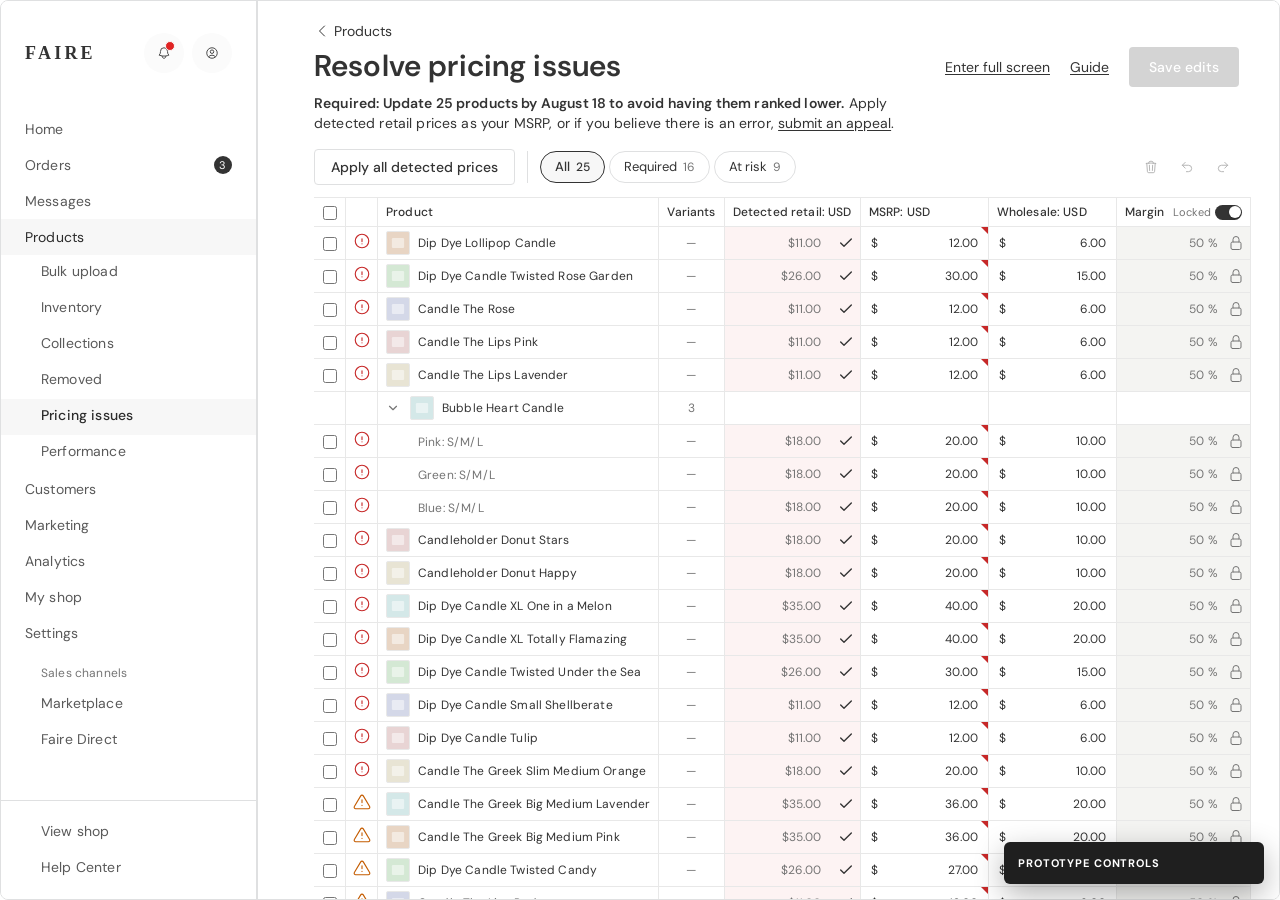
==== commit d577279b: "Add layout 8, sticky header, and frozen-column polish. Introduces current-vs-detected MSRP column wi" ====
--- a/index.html
+++ b/index.html
@@ -36,6 +36,7 @@
       --freeze-status: 32px;
       --freeze-product: 248px;
       --freeze-edge: calc(var(--freeze-check) + var(--freeze-status) + var(--freeze-product));
+      --freeze-shadow: 6px 0 10px -4px rgba(0, 0, 0, 0.14);
     }
 
     * { box-sizing: border-box; }
@@ -48,6 +49,12 @@
       letter-spacing: 0.15px;
       color: var(--text);
       background: #fff;
+      height: 100%;
+      overflow: hidden;
+    }
+
+    html {
+      height: 100%;
     }
 
     input[type="number"] { -moz-appearance: textfield; }
@@ -62,10 +69,12 @@
       max-width: min(1920px, 100%);
       margin: 0 auto;
       display: flex;
-      min-height: 100vh;
+      height: 100vh;
+      max-height: 100vh;
       min-width: 0;
       border: 1px solid var(--border);
       border-radius: 8px;
+      overflow: hidden;
     }
 
     /* ---- nav (from Nudges prototype) ---- */
@@ -75,6 +84,12 @@
       border-right: 1px solid var(--border);
       display: flex;
       flex-direction: column;
+      height: 100vh;
+      position: sticky;
+      top: 0;
+      align-self: flex-start;
+      overflow-y: auto;
+      background: #fff;
     }
 
     .nav-header {
@@ -173,14 +188,33 @@
     .main {
       flex: 1;
       min-width: 0;
+      min-height: 0;
       border-left: 1px solid var(--border);
       background: #fff;
       display: flex;
       flex-direction: column;
+      overflow: hidden;
+    }
+
+    .main-top {
+      flex-shrink: 0;
+      background: #fff;
+      z-index: 30;
+    }
+
+    .main--scrolled .main-top {
+      position: sticky;
+      top: 0;
+      box-shadow: 0 1px 0 var(--border);
     }
 
     .main-head {
       padding: 20px var(--main-pad-right) 16px var(--content-inset);
+      transition: padding 0.15s ease;
+    }
+
+    .main--scrolled .main-head {
+      padding: 12px var(--main-pad-right) 8px var(--content-inset);
     }
 
     .back-link {
@@ -195,6 +229,15 @@
       font: inherit;
       font-size: 14px;
       cursor: pointer;
+      transition: opacity 0.15s ease, margin 0.15s ease, max-height 0.15s ease;
+      max-height: 24px;
+    }
+
+    .main--scrolled .back-link {
+      display: none;
+      margin: 0;
+      max-height: 0;
+      overflow: hidden;
     }
 
     .title-row {
@@ -209,6 +252,16 @@
       font-size: 30px;
       line-height: 38px;
       font-weight: 600;
+      transition: font-size 0.15s ease, line-height 0.15s ease;
+    }
+
+    .main--scrolled h1 {
+      font-size: 22px;
+      line-height: 28px;
+    }
+
+    .main--scrolled .title-row {
+      align-items: center;
     }
 
     .page-desc {
@@ -216,6 +269,16 @@
       max-width: 720px;
       color: var(--text);
       font-size: 14px;
+      transition: opacity 0.15s ease, max-height 0.15s ease, margin 0.15s ease;
+      max-height: 80px;
+    }
+
+    .main--scrolled .page-desc {
+      display: none;
+      margin: 0;
+      max-height: 0;
+      overflow: hidden;
+      opacity: 0;
     }
 
     .page-desc strong { font-weight: 600; }
@@ -296,6 +359,11 @@
     /* ---- toolbar ---- */
     .toolbar-slot {
       padding: 0 var(--main-pad-right) 12px var(--content-inset);
+      transition: padding 0.15s ease;
+    }
+
+    .main--scrolled .toolbar-slot {
+      padding-bottom: 8px;
     }
 
     .toolbar {
@@ -472,6 +540,14 @@
       cursor: not-allowed;
     }
 
+    .layout-8 .btn-apply-all svg {
+      flex-shrink: 0;
+    }
+
+    .layout-8 .btn-apply-all:disabled svg {
+      opacity: 0.45;
+    }
+
     .btn-secondary {
       border: 1px solid #d9d9d4;
       border-radius: var(--radius);
@@ -610,6 +686,7 @@
     /* ---- spreadsheet ---- */
     .grid-wrap {
       flex: 1;
+      min-height: 0;
       overflow: auto;
       padding: 0 var(--main-pad-right) 24px var(--content-inset);
       background: #fff;
@@ -618,7 +695,7 @@
     .grid {
       width: max-content;
       min-width: 100%;
-      border-collapse: collapse;
+      border-collapse: separate;
       border-spacing: 0;
       table-layout: fixed;
       background: #fff;
@@ -648,9 +725,29 @@
       background: #fff;
     }
 
+    .grid thead th.col-freeze-1 { left: 0; }
+    .grid thead th.col-freeze-2 { left: var(--freeze-check); }
     .grid thead th.col-freeze-3 {
-      z-index: 5;
-      box-shadow: 4px 0 6px -4px rgba(0, 0, 0, 0.12);
+      left: calc(var(--freeze-check) + var(--freeze-status));
+      z-index: 6;
+    }
+
+    .grid-wrap.is-frozen-scrolled thead th.col-freeze-3,
+    .grid-wrap.is-frozen-scrolled td.col-freeze-3 {
+      box-shadow: var(--freeze-shadow);
+    }
+
+    .grid-wrap.is-frozen-scrolled thead th.col-freeze-3::after,
+    .grid-wrap.is-frozen-scrolled td.col-freeze-3::after {
+      content: "";
+      position: absolute;
+      top: 0;
+      right: 0;
+      bottom: 0;
+      width: 10px;
+      transform: translateX(100%);
+      pointer-events: none;
+      background: linear-gradient(to right, rgba(0, 0, 0, 0.1), transparent);
     }
 
     .grid thead th.col-check {
@@ -699,7 +796,7 @@
 
     .grid td.col-freeze {
       position: sticky;
-      z-index: 1;
+      z-index: 2;
       background: #fff;
     }
 
@@ -707,7 +804,7 @@
     .grid td.col-freeze-2 { left: var(--freeze-check); }
     .grid td.col-freeze-3 {
       left: calc(var(--freeze-check) + var(--freeze-status));
-      box-shadow: 4px 0 6px -4px rgba(0, 0, 0, 0.1);
+      z-index: 3;
     }
 
     .grid tbody tr.row-selected td { background-color: #e8f0fe; }
@@ -724,7 +821,12 @@
 
     .grid td.col-product {
       padding: 0 8px;
-      overflow: hidden;
+      overflow: visible;
+    }
+
+    .grid td.col-freeze-3,
+    .grid thead th.col-freeze-3 {
+      overflow: visible;
     }
 
     .grid td.col-variants {
@@ -1394,6 +1496,84 @@
     .btn-accept-combined:hover {
       background: #f7f7f7;
       border-color: #bdbdbd;
+    }
+
+    /* layout-8 — strikethrough previous MSRP + updated value */
+    .layout-8 .msrp-combined {
+      padding-right: 8px;
+    }
+
+    .layout-8 .msrp-combined__previous {
+      font-size: 12px;
+      line-height: 16px;
+      color: var(--subdued);
+      text-decoration: line-through;
+      white-space: nowrap;
+    }
+
+    .layout-8 .msrp-combined__input-wrap input {
+      color: var(--text);
+      text-align: left;
+    }
+
+    .layout-8 .grid thead th.col-msrp-combined {
+      overflow: visible;
+    }
+
+    .layout-8 .grid thead {
+      overflow: visible;
+    }
+
+    .layout-8 .col-updated-msrp-header {
+      position: relative;
+      display: inline-block;
+      cursor: default;
+      outline: none;
+      text-decoration: underline dotted currentColor;
+      text-underline-offset: 3px;
+      text-decoration-thickness: 1px;
+    }
+
+    .layout-8 .col-updated-msrp-header__tooltip {
+      position: absolute;
+      left: 0;
+      top: calc(100% + 8px);
+      z-index: 50;
+      box-sizing: border-box;
+      width: 304px;
+      max-width: 304px;
+      padding: 10px 12px;
+      background: #333;
+      color: #fff;
+      font-size: 12px;
+      line-height: 16px;
+      font-weight: 400;
+      white-space: normal;
+      text-align: left;
+      border-radius: var(--radius);
+      box-shadow: 0 4px 12px rgba(0, 0, 0, 0.15);
+      pointer-events: none;
+      opacity: 0;
+      visibility: hidden;
+    }
+
+    .layout-8 .col-updated-msrp-header__tooltip p {
+      margin: 0;
+    }
+
+    .layout-8 .col-updated-msrp-header__tooltip p + p {
+      margin-top: 8px;
+    }
+
+    .layout-8 .col-updated-msrp-header:hover .col-updated-msrp-header__tooltip,
+    .layout-8 .col-updated-msrp-header:focus-visible .col-updated-msrp-header__tooltip {
+      opacity: 1;
+      visibility: visible;
+    }
+
+    .layout-8 .grid thead th.col-msrp-combined:has(.col-updated-msrp-header:hover),
+    .layout-8 .grid thead th.col-msrp-combined:has(.col-updated-msrp-header:focus-visible) {
+      z-index: 12;
     }
 
     .btn-apply-arrow {
@@ -1751,7 +1931,8 @@
     </aside>
 
     <main class="main">
-      <header class="main-head">
+      <div class="main-top">
+        <header class="main-head">
         <button class="back-link" type="button" aria-label="Back to products">
           <svg class="icon-16" viewBox="0 0 24 24" fill="none" stroke="currentColor" stroke-width="1.5" aria-hidden="true">
             <path d="M15.75 19.5 8.25 12l7.5-7.5" stroke-linecap="round" stroke-linejoin="round" />
@@ -1769,9 +1950,9 @@
             <button class="btn-primary" type="button" id="btn-save" disabled>Save edits</button>
           </div>
         </div>
-      </header>
-
-      <div class="toolbar-slot">
+        </header>
+
+        <div class="toolbar-slot">
         <div class="toolbar toolbar--selection" id="toolbar-selection" hidden>
           <div class="toolbar-selection-main">
             <div class="toolbar-selection-meta">
@@ -1833,6 +2014,7 @@
           </div>
         </div>
       </div>
+      </div>
 
       <div class="grid-wrap">
         <table class="grid" id="pricing-grid">
@@ -1855,6 +2037,7 @@
         <option value="layout-4">4 — Separate, green corner, arrow between columns</option>
         <option value="layout-5">5 — Combined MSRP → detected column</option>
         <option value="layout-5-1">5.1 — Combined, verified badge on accept</option>
+        <option value="layout-8">8 — Combined, strikethrough old MSRP + updated value</option>
         <option value="layout-6">6 — Separate, green corner, check on current MSRP</option>
         <option value="layout-7">7 — Separate, green corner, apply in actions column</option>
       </select>
@@ -1907,6 +2090,7 @@
       "layout-4",
       "layout-5",
       "layout-5-1",
+      "layout-8",
       "layout-6",
       "layout-7",
     ];
@@ -1925,6 +2109,16 @@
 
     function combinedMsrpHeaderHtml() {
       return `<span class="col-msrp-combined__label">Current MSRP ${arrowRightIconSvg()} Detected: USD</span>`;
+    }
+
+    function updatedMsrpHeaderHtml() {
+      return `<span class="col-updated-msrp-header" tabindex="0" aria-label="MSRP: USD">
+        MSRP: USD
+        <span class="col-updated-msrp-header__tooltip" role="tooltip">
+          <p>MSRP is the retail price you suggest retailers charge. It should match your direct-to-consumer price.</p>
+          <p>When your listed MSRP differs from detected retail, the suggested update is based on the publicly accessible price on your website.</p>
+        </span>
+      </span>`;
     }
 
     function verifiedBadgeIconSvg() {
@@ -1950,6 +2144,17 @@
         <span>Margin</span>
         ${lockedHeaderHtml()}
       </div>`;
+    }
+
+    function updateApplyAllButton() {
+      const btn = document.getElementById("btn-apply-all");
+      if (!btn) return;
+      const label = "Apply all detected prices";
+      if (layoutVariant === "layout-8") {
+        btn.innerHTML = `${checkIconSvg()}${label}`;
+      } else {
+        btn.textContent = label;
+      }
     }
 
     function applyLayoutVariant(variant) {
@@ -1962,6 +2167,7 @@
         "layout-4",
         "layout-5",
         "layout-5-1",
+        "layout-8",
         "layout-6",
         "layout-7",
         "detected-variant-red",
@@ -1981,6 +2187,8 @@
         document.body.classList.add("layout-5");
       } else if (variant === "layout-5-1") {
         document.body.classList.add("layout-5-1");
+      } else if (variant === "layout-8") {
+        document.body.classList.add("layout-8");
       } else if (variant === "layout-6") {
         document.body.classList.add("layout-6");
       } else if (variant === "layout-7") {
@@ -1992,6 +2200,7 @@
       syncLayoutVariantUrl(variant);
       const layoutSelect = document.getElementById("proto-layout-variant");
       if (layoutSelect) layoutSelect.value = variant;
+      updateApplyAllButton();
       updateGridHeader();
       render();
     }
@@ -2045,6 +2254,12 @@
       if (layoutVariant === "layout-5" || layoutVariant === "layout-5-1") {
         thead.innerHTML = `<tr>${commonStart}
           <th class="col-price col-msrp-combined">${combinedMsrpHeaderHtml()}</th>
+          <th class="col-price">Wholesale: USD</th>
+          <th class="col-margin">${marginHeader}</th>
+        </tr>`;
+      } else if (layoutVariant === "layout-8") {
+        thead.innerHTML = `<tr>${commonStart}
+          <th class="col-price col-msrp-combined">${updatedMsrpHeaderHtml()}</th>
           <th class="col-price">Wholesale: USD</th>
           <th class="col-margin">${marginHeader}</th>
         </tr>`;
@@ -2328,7 +2543,7 @@
       pillResolved.classList.toggle("hidden", c.handled === 0);
 
       document.getElementById("page-desc").innerHTML =
-        `<strong>Required: Update ${c.unresolved} product${c.unresolved === 1 ? "" : "s"} by August 18 to avoid them having ranked lower.</strong> Apply detected retail prices as your MSRP, or if you believe there is an error, <button type="button" class="page-desc__link">submit an appeal</button>.`;
+        `<strong>Required: Update ${c.unresolved} product${c.unresolved === 1 ? "" : "s"} by August 18 to avoid having them ranked lower.</strong> Apply detected retail prices as your MSRP, or if you believe there is an error, <button type="button" class="page-desc__link">submit an appeal</button>.`;
 
       const btnApplyAll = document.getElementById("btn-apply-all");
       btnApplyAll.disabled = c.unresolved === 0;
@@ -2544,11 +2759,11 @@
       return formatMoney(row.detected);
     }
 
-    function combinedMsrpRightInputHtml(row, detectedSide = false) {
+    function combinedMsrpRightInputHtml(row, detectedSide = false, ariaLabel = "Detected price") {
       const detectedClass = detectedSide ? " msrp-combined__input-wrap--detected" : "";
       return `<div class="msrp-combined__input-wrap${detectedClass}">
         <span class="cur">$</span>
-        <input type="number" step="0.01" min="0" value="${combinedMsrpRightValue(row)}" data-field="msrp" data-id="${row.id}" aria-label="Detected price for ${row.name}" />
+        <input type="number" step="0.01" min="0" value="${combinedMsrpRightValue(row)}" data-field="msrp" data-id="${row.id}" aria-label="${ariaLabel} for ${row.name}" />
       </div>`;
     }
 
@@ -2573,6 +2788,26 @@
       </div>`;
     }
 
+    function combinedMsrpCellHtmlLayout8(row) {
+      const resolved = isResolved(row);
+
+      if (resolved) {
+        return `<div class="msrp-combined">
+          <div class="msrp-combined__values">${combinedMsrpRightInputHtml(row, false, "MSRP")}</div>
+        </div>`;
+      }
+
+      return `<div class="msrp-combined msrp-combined--mismatch">
+        <div class="msrp-combined__values">
+          <span class="msrp-combined__previous">$${formatMoney(row.initialMsrp ?? row.msrp)}</span>
+          ${combinedMsrpRightInputHtml(row, false, "MSRP")}
+        </div>
+        <button type="button" class="btn-accept-combined" data-accept="${row.id}" data-tooltip="Update to detected price" aria-label="Update to detected price for ${row.name}">
+          ${checkIconSvg()}
+        </button>
+      </div>`;
+    }
+
     function combinedMsrpCellHtmlLayout51(row) {
       const resolved = isResolved(row);
       const listed = formatMoney(row.initialMsrp ?? row.msrp);
@@ -2599,7 +2834,7 @@
 
     function priceColumnsHtml(row, isGroupHeader) {
       if (isGroupHeader) {
-        if (layoutVariant === "layout-5" || layoutVariant === "layout-5-1") {
+        if (layoutVariant === "layout-5" || layoutVariant === "layout-5-1" || layoutVariant === "layout-8") {
           return `<td class="col-msrp-combined"></td><td></td>`;
         }
         if (layoutVariant === "layout-6" || layoutVariant === "layout-7" || layoutVariant === "layout-4") {
@@ -2617,6 +2852,10 @@
 
       if (layoutVariant === "layout-5-1") {
         return `<td class="col-msrp-combined">${combinedMsrpCellHtmlLayout51(row)}</td>`;
+      }
+
+      if (layoutVariant === "layout-8") {
+        return `<td class="col-msrp-combined">${combinedMsrpCellHtmlLayout8(row)}</td>`;
       }
 
       if (layoutVariant === "layout-6") {
@@ -2750,6 +2989,26 @@
         }
       }
       return null;
+    }
+
+    function updateMainScrollState() {
+      const wrap = document.querySelector(".grid-wrap");
+      const main = document.querySelector(".main");
+      if (!wrap || !main) return;
+      main.classList.toggle("main--scrolled", wrap.scrollTop > 0);
+    }
+
+    function updateFrozenScrollShadow() {
+      const wrap = document.querySelector(".grid-wrap");
+      if (!wrap) return;
+      const canScroll = wrap.scrollWidth - wrap.clientWidth > 1;
+      const hasScrolled = wrap.scrollLeft > 0;
+      wrap.classList.toggle("is-frozen-scrolled", canScroll && hasScrolled);
+    }
+
+    function updateGridScrollState() {
+      updateMainScrollState();
+      updateFrozenScrollShadow();
     }
 
     function render() {
@@ -2778,6 +3037,7 @@
       syncRowSelectionUI();
       updateSelectionToolbar();
       updateArrowTour();
+      requestAnimationFrame(updateGridScrollState);
     }
 
     let arrowTourDismissed = false;
@@ -3015,8 +3275,16 @@
       updateArrowTour();
     });
 
-    document.querySelector(".grid-wrap").addEventListener("scroll", positionArrowTour);
-    window.addEventListener("resize", positionArrowTour);
+    const gridWrap = document.querySelector(".grid-wrap");
+
+    gridWrap.addEventListener("scroll", () => {
+      updateGridScrollState();
+      positionArrowTour();
+    });
+    window.addEventListener("resize", () => {
+      updateGridScrollState();
+      positionArrowTour();
+    });
 
     window.addEventListener("popstate", () => {
       const fromUrl = layoutVariantFromUrl();
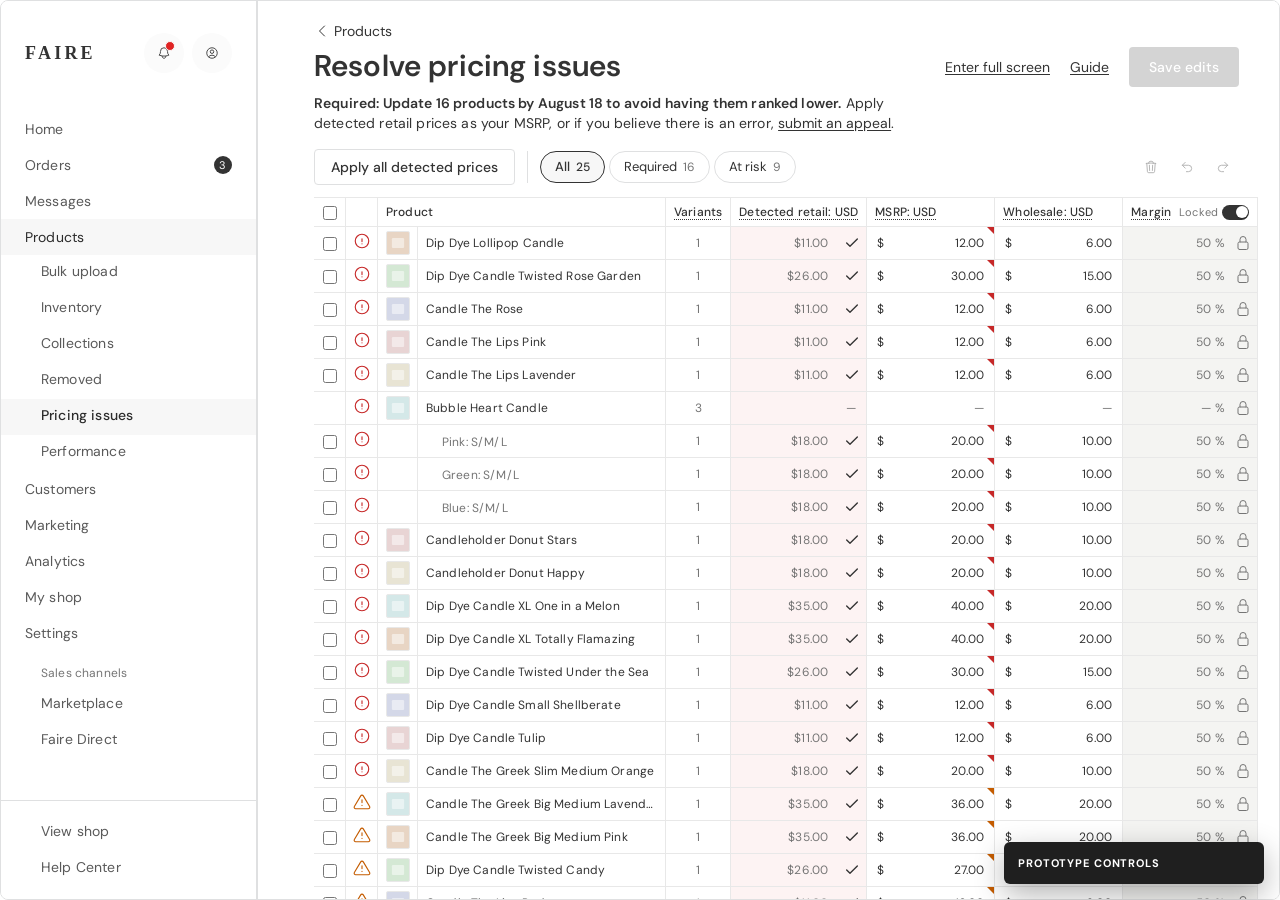
==== commit 2d68dc6e: "Add pricing prototype scenarios, tooltips, and layout polish. Includes Final layout, low-margins sce" ====
--- a/index.html
+++ b/index.html
@@ -24,18 +24,28 @@
       --success: #2e7d32;
       --success-bg: #e8f5e9;
       --detected-bg: #f3faf4;
+      --detected-bg-blue: #e2e7f0;
+      --row-selected-bg: #e8f4fe;
+      --row-selected-bg-hover: #e0eefc;
       --detected-mismatch-bg: #fdf3f3;
       --warn-corner: #c62828;
       --success-corner: #2e7d32;
       --at-risk: #c45c00;
+      --low-margin-warn: #c9a227;
+      --margin-highlight-bg: #f6efdb;
+      --msrp-warn-tooltip-bg: #fdeaea;
+      --msrp-warn-tooltip-border: #e07a7a;
+      --msrp-at-risk-tooltip-bg: #f6efdb;
+      --msrp-at-risk-tooltip-border: #c9a227;
       --grid-line: #e8e8e8;
       --grid-header-text: #8a8a8a;
       --grid-row-height: 32px;
       --cell-focus-blue: #0b7cda;
       --freeze-check: 32px;
       --freeze-status: 32px;
+      --freeze-image: 40px;
       --freeze-product: 248px;
-      --freeze-edge: calc(var(--freeze-check) + var(--freeze-status) + var(--freeze-product));
+      --freeze-edge: calc(var(--freeze-check) + var(--freeze-status) + var(--freeze-image) + var(--freeze-product));
       --freeze-shadow: 6px 0 10px -4px rgba(0, 0, 0, 0.14);
     }
 
@@ -413,7 +423,7 @@
     }
 
     .toolbar-selection-clear,
-    .toolbar-selection-decline {
+    .toolbar-decline-btn {
       border: none;
       background: none;
       padding: 0;
@@ -428,8 +438,12 @@
     }
 
     .toolbar-selection-clear:hover,
-    .toolbar-selection-decline:hover {
+    .toolbar-decline-btn:hover {
       color: #1a1a1a;
+    }
+
+    .toolbar-decline-btn[hidden] {
+      display: none !important;
     }
 
     .toolbar-selection-decline[hidden] {
@@ -509,6 +523,12 @@
       align-items: center;
       gap: 12px;
       flex-wrap: wrap;
+    }
+
+    .toolbar-apply-group {
+      display: flex;
+      align-items: center;
+      gap: 15px;
     }
 
     .toolbar-left .filter-pills {
@@ -718,6 +738,76 @@
       text-align: left;
       white-space: nowrap;
       vertical-align: middle;
+      overflow: visible;
+    }
+
+    .grid thead th.col-price,
+    .grid thead th.col-margin,
+    .grid thead th.col-msrp-combined,
+    .grid thead th.col-variants {
+      overflow: visible;
+    }
+
+    .grid thead th:has(.col-header-tooltip:hover),
+    .grid thead th:has(.col-header-tooltip:focus-visible) {
+      z-index: 12;
+    }
+
+    .col-header-tooltip {
+      position: relative;
+      display: inline-block;
+      cursor: default;
+      outline: none;
+      text-decoration: underline dotted currentColor;
+      text-underline-offset: 3px;
+      text-decoration-thickness: 1px;
+    }
+
+    .col-header-tooltip__panel {
+      position: absolute;
+      left: 0;
+      top: calc(100% + 8px);
+      z-index: 50;
+      box-sizing: border-box;
+      width: 304px;
+      max-width: min(304px, calc(100vw - 32px));
+      padding: 10px 12px;
+      background: #333;
+      color: #fff;
+      font-size: 12px;
+      line-height: 16px;
+      font-weight: 400;
+      white-space: normal;
+      text-align: left;
+      border-radius: var(--radius);
+      box-shadow: 0 4px 12px rgba(0, 0, 0, 0.15);
+      pointer-events: none;
+      opacity: 0;
+      visibility: hidden;
+    }
+
+    .col-header-tooltip__panel::before {
+      content: "";
+      position: absolute;
+      top: -6px;
+      left: 20px;
+      border-left: 6px solid transparent;
+      border-right: 6px solid transparent;
+      border-bottom: 6px solid #333;
+    }
+
+    .col-header-tooltip__panel p {
+      margin: 0;
+    }
+
+    .col-header-tooltip__panel p + p {
+      margin-top: 8px;
+    }
+
+    .col-header-tooltip:hover .col-header-tooltip__panel,
+    .col-header-tooltip:focus-visible .col-header-tooltip__panel {
+      opacity: 1;
+      visibility: visible;
     }
 
     .grid thead th.col-freeze {
@@ -732,13 +822,13 @@
       z-index: 6;
     }
 
-    .grid-wrap.is-frozen-scrolled thead th.col-freeze-3,
-    .grid-wrap.is-frozen-scrolled td.col-freeze-3 {
+    .grid-wrap.is-frozen-scrolled thead th.col-product-header,
+    .grid-wrap.is-frozen-scrolled td.col-freeze-4 {
       box-shadow: var(--freeze-shadow);
     }
 
-    .grid-wrap.is-frozen-scrolled thead th.col-freeze-3::after,
-    .grid-wrap.is-frozen-scrolled td.col-freeze-3::after {
+    .grid-wrap.is-frozen-scrolled thead th.col-product-header::after,
+    .grid-wrap.is-frozen-scrolled td.col-freeze-4::after {
       content: "";
       position: absolute;
       top: 0;
@@ -766,10 +856,10 @@
       padding: 0;
     }
 
-    .grid thead th.col-product {
-      width: var(--freeze-product);
-      min-width: var(--freeze-product);
-      max-width: var(--freeze-product);
+    .grid thead th.col-product-header {
+      width: calc(var(--freeze-image) + var(--freeze-product));
+      min-width: calc(var(--freeze-image) + var(--freeze-product));
+      max-width: calc(var(--freeze-image) + var(--freeze-product));
     }
 
     .grid thead th.col-variants { width: 56px; min-width: 56px; }
@@ -807,10 +897,15 @@
       z-index: 3;
     }
 
-    .grid tbody tr.row-selected td { background-color: #e8f0fe; }
-    .grid tbody tr.row-selected:hover td { background-color: #e3ecfa; }
-    .grid tbody tr.row-selected td.col-freeze { background-color: #e8f0fe; }
-    .grid tbody tr.row-selected:hover td.col-freeze { background-color: #e3ecfa; }
+    .grid td.col-freeze-4 {
+      left: calc(var(--freeze-check) + var(--freeze-status) + var(--freeze-image));
+      z-index: 4;
+    }
+
+    .grid tbody tr.row-selected td { background-color: var(--row-selected-bg); }
+    .grid tbody tr.row-selected:hover td { background-color: var(--row-selected-bg-hover); }
+    .grid tbody tr.row-selected td.col-freeze { background-color: var(--row-selected-bg); }
+    .grid tbody tr.row-selected:hover td.col-freeze { background-color: var(--row-selected-bg-hover); }
 
     .grid td.col-check {
       text-align: center;
@@ -819,13 +914,32 @@
 
     .grid td.col-status { text-align: center; }
 
+    .grid td.col-image {
+      width: var(--freeze-image);
+      min-width: var(--freeze-image);
+      max-width: var(--freeze-image);
+      padding: 0 4px;
+      text-align: center;
+      vertical-align: middle;
+    }
+
+    .col-image-inner {
+      display: flex;
+      align-items: center;
+      justify-content: center;
+      height: var(--grid-row-height);
+    }
+
     .grid td.col-product {
+      width: var(--freeze-product);
+      min-width: var(--freeze-product);
+      max-width: var(--freeze-product);
       padding: 0 8px;
       overflow: visible;
     }
 
-    .grid td.col-freeze-3,
-    .grid thead th.col-freeze-3 {
+    .grid td.col-freeze-4,
+    .grid thead th.col-freeze-4 {
       overflow: visible;
     }
 
@@ -841,6 +955,14 @@
       padding: 0;
     }
 
+    body.scenario-low-margins .grid td.col-margin {
+      background: var(--margin-highlight-bg);
+    }
+
+    body.scenario-low-margins .grid tbody tr.row-selected td.col-margin {
+      background: #efe6cf;
+    }
+
     .grid td.col-detected--mismatch { background: var(--detected-mismatch-bg); }
     .grid td.col-detected--resolved { background: var(--detected-bg); }
 
@@ -849,6 +971,11 @@
 
     body.detected-variant-green .grid td.col-detected--mismatch { background: var(--detected-bg); }
     body.detected-variant-green .grid td.col-detected--resolved { background: #fff; }
+
+    body.detected-variant-blue .grid td.col-detected--mismatch { background: var(--detected-bg-blue); }
+    body.detected-variant-blue .grid td.col-detected--resolved { background: #fff; }
+    body.detected-variant-blue .grid tbody tr.row-selected td.col-detected--mismatch { background: #d8dde8; }
+    body.detected-variant-blue .grid tbody tr.row-selected td.col-detected--resolved { background: var(--detected-bg-blue); }
 
     /* layout-3 / layout-7: detected retail — white field with green corner marker */
     body.layout-3 .grid td.col-detected--mismatch,
@@ -890,7 +1017,6 @@
     .product-cell {
       display: flex;
       align-items: center;
-      gap: 8px;
       min-width: 0;
       height: var(--grid-row-height);
     }
@@ -916,22 +1042,8 @@
 
     .product-name--variant {
       color: var(--subdued);
-      padding-left: 32px;
-    }
-
-    .group-toggle {
-      border: none;
-      background: none;
-      padding: 0;
-      margin-right: 2px;
-      cursor: pointer;
-      color: var(--subdued);
-      display: inline-flex;
-      vertical-align: middle;
-    }
-
-    .group-toggle svg { transition: transform 0.15s; }
-    .group-toggle.collapsed svg { transform: rotate(-90deg); }
+      padding-left: 16px;
+    }
 
   /* status icons */
     .status-icon {
@@ -941,6 +1053,7 @@
       align-items: center;
       justify-content: center;
       flex-shrink: 0;
+      position: relative;
     }
 
     .status-icon svg {
@@ -953,8 +1066,64 @@
       color: var(--error-dark);
     }
 
+    .status-icon--has-tooltip {
+      cursor: default;
+      outline: none;
+    }
+
+    .status-icon__tooltip {
+      position: absolute;
+      left: calc(100% + 10px);
+      top: 50%;
+      transform: translateY(-50%);
+      z-index: 50;
+      box-sizing: border-box;
+      width: max-content;
+      max-width: 280px;
+      padding: 10px 12px;
+      background: #333;
+      color: #fff;
+      font-size: 12px;
+      line-height: 16px;
+      font-weight: 400;
+      white-space: normal;
+      text-align: left;
+      border-radius: var(--radius);
+      box-shadow: 0 4px 12px rgba(0, 0, 0, 0.15);
+      pointer-events: none;
+      opacity: 0;
+      visibility: hidden;
+    }
+
+    .status-icon__tooltip::before {
+      content: "";
+      position: absolute;
+      left: -6px;
+      top: 50%;
+      transform: translateY(-50%);
+      border-top: 6px solid transparent;
+      border-bottom: 6px solid transparent;
+      border-right: 6px solid #333;
+    }
+
+    .status-icon--has-tooltip:hover .status-icon__tooltip,
+    .status-icon--has-tooltip:focus-visible .status-icon__tooltip {
+      opacity: 1;
+      visibility: visible;
+    }
+
+    .grid td.col-status:has(.status-icon--has-tooltip:hover),
+    .grid td.col-status:has(.status-icon--has-tooltip:focus-visible) {
+      overflow: visible;
+      z-index: 12;
+    }
+
     .status-icon--at-risk {
       color: var(--at-risk);
+    }
+
+    .status-icon--low-margin {
+      color: var(--low-margin-warn);
     }
 
     .status-icon--success {
@@ -1022,6 +1191,95 @@
     .price-field:focus-within.price-field--mismatch::before {
       top: 2px;
       right: 2px;
+    }
+
+    .price-field--at-risk::before {
+      content: "";
+      position: absolute;
+      top: 0;
+      right: 0;
+      width: 0;
+      height: 0;
+      border-style: solid;
+      border-width: 0 7px 7px 0;
+      border-color: transparent var(--at-risk) transparent transparent;
+      pointer-events: none;
+      z-index: 1;
+    }
+
+    .price-field:focus-within.price-field--at-risk::before {
+      top: 2px;
+      right: 2px;
+    }
+
+    .price-field--low-margin::before {
+      content: "";
+      position: absolute;
+      top: 0;
+      right: 0;
+      width: 0;
+      height: 0;
+      border-style: solid;
+      border-width: 0 7px 7px 0;
+      border-color: transparent var(--low-margin-warn) transparent transparent;
+      pointer-events: none;
+      z-index: 1;
+    }
+
+    .price-field:focus-within.price-field--low-margin::before {
+      top: 2px;
+      right: 2px;
+    }
+
+    .price-field__warn-tooltip {
+      position: absolute;
+      left: 0;
+      top: calc(100% + 6px);
+      z-index: 50;
+      box-sizing: border-box;
+      padding: 8px 10px;
+      font-size: 12px;
+      line-height: 16px;
+      font-weight: 400;
+      color: var(--text);
+      white-space: nowrap;
+      border-radius: var(--radius);
+      pointer-events: none;
+      opacity: 0;
+      visibility: hidden;
+    }
+
+    .price-field__warn-tooltip--mismatch {
+      background: var(--msrp-warn-tooltip-bg);
+      border: 1px solid var(--msrp-warn-tooltip-border);
+    }
+
+    .price-field__warn-tooltip--at-risk {
+      background: var(--msrp-at-risk-tooltip-bg);
+      border: 1px solid var(--msrp-at-risk-tooltip-border);
+    }
+
+    .price-field__warn-tooltip--low-margin {
+      background: var(--msrp-at-risk-tooltip-bg);
+      border: 1px solid var(--msrp-at-risk-tooltip-border);
+    }
+
+    .price-field--mismatch:focus-within .price-field__warn-tooltip,
+    .price-field--at-risk:focus-within .price-field__warn-tooltip,
+    .price-field--low-margin:focus-within .price-field__warn-tooltip,
+    .msrp-combined--mismatch:focus-within .price-field__warn-tooltip,
+    .msrp-combined--at-risk:focus-within .price-field__warn-tooltip {
+      opacity: 1;
+      visibility: visible;
+    }
+
+    .grid td:has(.price-field--mismatch:focus-within),
+    .grid td:has(.price-field--at-risk:focus-within),
+    .grid td:has(.price-field--low-margin:focus-within),
+    .grid td:has(.msrp-combined--mismatch:focus-within),
+    .grid td:has(.msrp-combined--at-risk:focus-within) {
+      overflow: visible;
+      z-index: 11;
     }
 
     .price-field--resolved::before { display: none; }
@@ -1169,7 +1427,15 @@
       overflow: visible;
     }
 
+    .detected-cell-inner:has(.btn-apply-arrow[data-tooltip]) {
+      overflow: visible;
+    }
+
     .grid td.col-detected:has(.btn-accept[data-tooltip]) {
+      overflow: visible;
+    }
+
+    .grid td.col-detected:has(.btn-apply-arrow[data-tooltip]) {
       overflow: visible;
     }
 
@@ -1243,6 +1509,30 @@
       width: 24px;
       height: 24px;
       flex-shrink: 0;
+    }
+
+    .group-placeholder-field {
+      display: flex;
+      align-items: center;
+      justify-content: flex-end;
+      width: 100%;
+      height: 100%;
+      min-height: var(--grid-row-height);
+      padding: 0 10px;
+      box-sizing: border-box;
+    }
+
+    .group-placeholder-field__dash {
+      color: var(--subdued);
+      font-size: 12px;
+      line-height: 16px;
+    }
+
+    .group-placeholder-margin .group-placeholder-field__dash {
+      flex: 1;
+      min-width: 0;
+      text-align: right;
+      padding: 0 2px;
     }
 
     .price-field--with-action input {
@@ -1311,6 +1601,20 @@
       z-index: 1;
     }
 
+    .msrp-combined--at-risk::before {
+      content: "";
+      position: absolute;
+      top: 0;
+      right: 0;
+      width: 0;
+      height: 0;
+      border-style: solid;
+      border-width: 0 7px 7px 0;
+      border-color: transparent var(--low-margin-warn) transparent transparent;
+      pointer-events: none;
+      z-index: 1;
+    }
+
     .msrp-combined:focus-within {
       outline: 2px solid var(--cell-focus-blue);
       outline-offset: -2px;
@@ -1331,7 +1635,8 @@
       z-index: 3;
     }
 
-    .msrp-combined:focus-within.msrp-combined--mismatch::before {
+    .msrp-combined:focus-within.msrp-combined--mismatch::before,
+    .msrp-combined:focus-within.msrp-combined--at-risk::before {
       top: 2px;
       right: 2px;
     }
@@ -1516,64 +1821,9 @@
       text-align: left;
     }
 
-    .layout-8 .grid thead th.col-msrp-combined {
-      overflow: visible;
-    }
-
-    .layout-8 .grid thead {
-      overflow: visible;
-    }
-
-    .layout-8 .col-updated-msrp-header {
-      position: relative;
-      display: inline-block;
-      cursor: default;
-      outline: none;
-      text-decoration: underline dotted currentColor;
-      text-underline-offset: 3px;
-      text-decoration-thickness: 1px;
-    }
-
-    .layout-8 .col-updated-msrp-header__tooltip {
-      position: absolute;
-      left: 0;
-      top: calc(100% + 8px);
-      z-index: 50;
-      box-sizing: border-box;
-      width: 304px;
-      max-width: 304px;
-      padding: 10px 12px;
-      background: #333;
-      color: #fff;
-      font-size: 12px;
-      line-height: 16px;
-      font-weight: 400;
-      white-space: normal;
-      text-align: left;
-      border-radius: var(--radius);
-      box-shadow: 0 4px 12px rgba(0, 0, 0, 0.15);
-      pointer-events: none;
-      opacity: 0;
-      visibility: hidden;
-    }
-
-    .layout-8 .col-updated-msrp-header__tooltip p {
-      margin: 0;
-    }
-
-    .layout-8 .col-updated-msrp-header__tooltip p + p {
-      margin-top: 8px;
-    }
-
-    .layout-8 .col-updated-msrp-header:hover .col-updated-msrp-header__tooltip,
-    .layout-8 .col-updated-msrp-header:focus-visible .col-updated-msrp-header__tooltip {
-      opacity: 1;
-      visibility: visible;
-    }
-
-    .layout-8 .grid thead th.col-msrp-combined:has(.col-updated-msrp-header:hover),
-    .layout-8 .grid thead th.col-msrp-combined:has(.col-updated-msrp-header:focus-visible) {
-      z-index: 12;
+    .layout-4-2 .detected-cell-inner,
+    .layout-final .detected-cell-inner {
+      padding: 0 8px 0 2px;
     }
 
     .btn-apply-arrow {
@@ -1961,7 +2211,7 @@
             </div>
             <div class="toolbar-selection-apply-group">
               <button type="button" class="btn-apply-selected" id="btn-apply-selected" disabled>Apply detected prices</button>
-              <button type="button" class="toolbar-selection-decline" id="btn-decline-selected" hidden>Decline price updates</button>
+              <button type="button" class="toolbar-decline-btn toolbar-selection-decline" id="btn-decline-selected" hidden>Decline price updates</button>
             </div>
           </div>
           <div class="toolbar-selection-actions">
@@ -1981,14 +2231,17 @@
 
         <div class="toolbar toolbar--default" id="toolbar-default">
           <div class="toolbar-left">
-            <button class="btn-apply-all" type="button" id="btn-apply-all">
-              Apply all detected prices
-            </button>
+            <div class="toolbar-apply-group">
+              <button class="btn-apply-all" type="button" id="btn-apply-all">
+                Apply all detected prices
+              </button>
+              <button type="button" class="toolbar-decline-btn" id="btn-decline-all" hidden>Decline price updates</button>
+            </div>
             <div class="filter-pills" role="tablist" aria-label="Filter products">
               <button class="pill pill--active" type="button" data-filter="all" role="tab" aria-selected="true">
                 All <span class="pill-count" id="count-all"></span>
               </button>
-              <button class="pill" type="button" data-filter="required" role="tab" aria-selected="false">
+              <button class="pill" type="button" data-filter="required" role="tab" aria-selected="false" id="pill-required">
                 Required <span class="pill-count" id="count-required"></span>
               </button>
               <button class="pill hidden" type="button" data-filter="at-risk" role="tab" aria-selected="false" id="pill-at-risk">
@@ -2028,20 +2281,10 @@
   <details class="proto-panel">
     <summary>Prototype controls</summary>
     <div class="proto-panel__body">
+      <label class="proto-label" for="proto-scenario">Scenario</label>
+      <select class="proto-select" id="proto-scenario" aria-label="Data scenario"></select>
       <label class="proto-label" for="proto-layout-variant">Layout variant</label>
-      <select class="proto-select" id="proto-layout-variant" aria-label="Layout variant">
-        <option value="layout-1">1 — Separate, red/green backgrounds, check on detected</option>
-        <option value="layout-1-1">1.1 — Separate, verified badge on MSRP after accept</option>
-        <option value="layout-2">2 — Separate, green → white backgrounds, check on detected</option>
-        <option value="layout-3">3 — Separate, green corner, check on detected</option>
-        <option value="layout-4">4 — Separate, green corner, arrow between columns</option>
-        <option value="layout-5">5 — Combined MSRP → detected column</option>
-        <option value="layout-5-1">5.1 — Combined, verified badge on accept</option>
-        <option value="layout-8">8 — Combined, strikethrough old MSRP + updated value</option>
-        <option value="layout-6">6 — Separate, green corner, check on current MSRP</option>
-        <option value="layout-7">7 — Separate, green corner, apply in actions column</option>
-      </select>
-      <p class="proto-note">Required and At risk are separate filters. Declining at-risk rows moves them to Resolved.</p>
+      <select class="proto-select" id="proto-layout-variant" aria-label="Layout variant"></select>
       <div class="proto-switch-row">
         <span>Arrow icon tour on load</span>
         <label class="switch" aria-label="Show arrow icon tour on page load">
@@ -2081,19 +2324,141 @@
   <script>
     const THUMB_COLORS = ["#e8d5c4", "#d4e8d4", "#d4d8e8", "#e8d4d4", "#e8e4d4", "#d4e8e8"];
     const LAYOUT_VARIANT_KEY = "evergreen-price-enforcement-layout-variant";
+    const SCENARIO_KEY = "evergreen-price-enforcement-scenario";
     const ARROW_TOUR_KEY = "evergreen-price-enforcement-arrow-tour";
-    const LAYOUT_VARIANTS = [
-      "layout-1",
-      "layout-1-1",
-      "layout-2",
-      "layout-3",
-      "layout-4",
-      "layout-5",
-      "layout-5-1",
-      "layout-8",
-      "layout-6",
-      "layout-7",
+    const SCENARIO_OPTIONS = [
+      { value: "egregious-only", label: "Egregious only" },
+      { value: "non-egregious-only", label: "Non-egregious only" },
+      { value: "mixed", label: "Mixed egregious + non-egregious" },
+      { value: "low-margins", label: "Low margins" },
     ];
+    const LAYOUT_VARIANT_OPTIONS = [
+      { value: "layout-1", label: "1 — Separate, red/green backgrounds, check on detected" },
+      { value: "layout-1-1", label: "1.1 — Separate, verified badge on MSRP after accept" },
+      { value: "layout-2", label: "2 — Separate, green → white backgrounds, check on detected" },
+      { value: "layout-2-1", label: "2.1 — Separate, light blue → white backgrounds, check on detected" },
+      { value: "layout-3", label: "3 — Separate, green corner, check on detected" },
+      { value: "layout-4", label: "4 — Separate, green corner, arrow between columns" },
+      { value: "layout-4-1", label: "4.1 — Separate, light blue detected, arrow between columns" },
+      { value: "layout-4-2", label: "4.2 — Separate, light blue detected with inline arrow" },
+      { value: "layout-5", label: "5 — Combined MSRP → detected column" },
+      { value: "layout-5-1", label: "5.1 — Combined, verified badge on accept" },
+      { value: "layout-6", label: "6 — Separate, green corner, check on current MSRP" },
+      { value: "layout-7", label: "7 — Separate, green corner, apply in actions column" },
+      { value: "layout-8", label: "8 — Combined, strikethrough old MSRP + updated value" },
+      { value: "layout-final", label: "Final" },
+    ];
+
+    const LAYOUT_VARIANTS = LAYOUT_VARIANT_OPTIONS.map((o) => o.value);
+
+    function layoutVariantSortOrder(id) {
+      if (id === "layout-final") return 100;
+      const match = id.match(/^layout-(\d+)(?:-(\d+))?$/);
+      if (!match) return 999;
+      return Number(match[1]) + (match[2] ? Number(match[2]) / 10 : 0);
+    }
+
+    function populateScenarioSelect() {
+      const select = document.getElementById("proto-scenario");
+      if (!select) return;
+      select.innerHTML = SCENARIO_OPTIONS.map(
+        (opt) => `<option value="${opt.value}">${opt.label}</option>`
+      ).join("");
+      select.value = prototypeScenario;
+    }
+
+    function initialPrototypeScenario() {
+      try {
+        const stored = localStorage.getItem(SCENARIO_KEY);
+        if (stored && SCENARIO_OPTIONS.some((opt) => opt.value === stored)) return stored;
+      } catch (_) { /* ignore */ }
+      return "mixed";
+    }
+
+    function syncScenarioBodyClass() {
+      document.body.classList.toggle("scenario-low-margins", prototypeScenario === "low-margins");
+    }
+
+    function applyIssueScenario(result, scenario) {
+      const leaves = [];
+      result.forEach((r) => {
+        if (r.isGroup) r.children.forEach((c) => leaves.push(c));
+        else leaves.push(r);
+      });
+
+      leaves.forEach((row) => {
+        delete row.issueCategory;
+        delete row.declinedAtRisk;
+        row.msrp = row.initialMsrp;
+        row.wholesale = row.initialWholesale;
+      });
+
+      if (scenario === "egregious-only") return;
+
+      if (scenario === "low-margins") {
+        leaves.forEach((row) => {
+          const msrp = Number(row.detected);
+          row.msrp = msrp;
+          row.initialMsrp = msrp;
+          row.issueCategory = "low-margin";
+          const marginPct = Math.floor(Math.random() * 45) + 5;
+          row.wholesale = wholesaleFromMarginPct(msrp, marginPct);
+          if (row.locked) row.lockedMarginPct = marginPct;
+        });
+        return;
+      }
+
+      const markAtRisk = (row) => {
+        row.issueCategory = "at-risk";
+        const detected = Number(row.detected);
+        row.msrp = detected + 1;
+        row.initialMsrp = row.msrp;
+      };
+
+      if (scenario === "non-egregious-only") {
+        leaves.forEach(markAtRisk);
+        return;
+      }
+
+      leaves.slice(-9).forEach(markAtRisk);
+    }
+
+    function applyPrototypeScenario(scenario) {
+      if (!SCENARIO_OPTIONS.some((opt) => opt.value === scenario)) return;
+      prototypeScenario = scenario;
+      try {
+        localStorage.setItem(SCENARIO_KEY, scenario);
+      } catch (_) { /* ignore quota / private mode */ }
+      syncScenarioBodyClass();
+      const scenarioSelect = document.getElementById("proto-scenario");
+      if (scenarioSelect) scenarioSelect.value = scenario;
+      rows = initialRows();
+      savedSnapshot = snapshot();
+      dirty = false;
+      undoStack.length = 0;
+      redoStack.length = 0;
+      selectedIds.clear();
+      activeFilter = "all";
+      document.querySelectorAll(".filter-pills .pill").forEach((p) => {
+        const isAll = p.dataset.filter === "all";
+        p.classList.toggle("pill--active", isAll);
+        p.setAttribute("aria-selected", isAll ? "true" : "false");
+      });
+      updateUndoRedo();
+      render();
+      updateSaveState();
+    }
+
+    function populateLayoutVariantSelect() {
+      const select = document.getElementById("proto-layout-variant");
+      if (!select) return;
+      const sorted = [...LAYOUT_VARIANT_OPTIONS].sort(
+        (a, b) => layoutVariantSortOrder(a.value) - layoutVariantSortOrder(b.value)
+      );
+      select.innerHTML = sorted
+        .map((o) => `<option value="${o.value}">${o.label}</option>`)
+        .join("");
+    }
 
     function checkIconSvg() {
       return `<svg width="16" height="16" viewBox="0 0 24 24" fill="none" stroke="currentColor" stroke-width="2" aria-hidden="true">
@@ -2107,18 +2472,64 @@
       </svg>`;
     }
 
+    function colHeaderTooltipHtml(label, tooltipInnerHtml, ariaLabel = label) {
+      return `<span class="col-header-tooltip" tabindex="0" aria-label="${ariaLabel}">
+        ${label}
+        <span class="col-header-tooltip__panel" role="tooltip">${tooltipInnerHtml}</span>
+      </span>`;
+    }
+
+    function msrpHeaderHtml() {
+      return colHeaderTooltipHtml(
+        "MSRP: USD",
+        "<p>MSRP is the retail price you suggest retailers charge. It should match your direct-to-consumer price.</p>",
+        "MSRP: USD"
+      );
+    }
+
+    function wholesaleHeaderHtml() {
+      return colHeaderTooltipHtml(
+        "Wholesale: USD",
+        "<p>Your wholesale price must be the same or lower on Faire as on other places you sell your products.</p>",
+        "Wholesale: USD"
+      );
+    }
+
+    function detectedRetailHeaderHtml() {
+      return colHeaderTooltipHtml(
+        "Detected retail: USD",
+        "<p>We use publicly accessible prices on your website to find these retail prices, which should match your MSRPs on Faire.</p>",
+        "Detected retail: USD"
+      );
+    }
+
+    function variantsHeaderHtml() {
+      return colHeaderTooltipHtml(
+        "Variants",
+        "<p>Products in which all variants are the same price are grouped into a single row.</p>",
+        "Variants"
+      );
+    }
+
+    function marginLabelTooltipHtml() {
+      return colHeaderTooltipHtml(
+        "Margin",
+        "<p>Margin is calculated as the percent off difference between wholesale price and MSRP.</p>",
+        "Margin"
+      );
+    }
+
     function combinedMsrpHeaderHtml() {
       return `<span class="col-msrp-combined__label">Current MSRP ${arrowRightIconSvg()} Detected: USD</span>`;
     }
 
     function updatedMsrpHeaderHtml() {
-      return `<span class="col-updated-msrp-header" tabindex="0" aria-label="MSRP: USD">
-        MSRP: USD
-        <span class="col-updated-msrp-header__tooltip" role="tooltip">
-          <p>MSRP is the retail price you suggest retailers charge. It should match your direct-to-consumer price.</p>
-          <p>When your listed MSRP differs from detected retail, the suggested update is based on the publicly accessible price on your website.</p>
-        </span>
-      </span>`;
+      return colHeaderTooltipHtml(
+        "MSRP: USD",
+        `<p>MSRP is the retail price you suggest retailers charge. It should match your direct-to-consumer price.</p>
+          <p>When your listed MSRP differs from detected retail, the suggested update is based on the publicly accessible price on your website.</p>`,
+        "MSRP: USD"
+      );
     }
 
     function verifiedBadgeIconSvg() {
@@ -2141,7 +2552,7 @@
 
     function marginHeaderHtml() {
       return `<div class="col-margin-header">
-        <span>Margin</span>
+        ${marginLabelTooltipHtml()}
         ${lockedHeaderHtml()}
       </div>`;
     }
@@ -2163,15 +2574,20 @@
         "layout-1",
         "layout-1-1",
         "layout-2",
+        "layout-2-1",
         "layout-3",
         "layout-4",
+        "layout-4-1",
+        "layout-4-2",
         "layout-5",
         "layout-5-1",
         "layout-8",
+        "layout-final",
         "layout-6",
         "layout-7",
         "detected-variant-red",
-        "detected-variant-green"
+        "detected-variant-green",
+        "detected-variant-blue"
       );
       if (variant === "layout-1") {
         document.body.classList.add("layout-1", "detected-variant-red");
@@ -2179,10 +2595,18 @@
         document.body.classList.add("layout-1-1", "detected-variant-red");
       } else if (variant === "layout-2") {
         document.body.classList.add("layout-2", "detected-variant-green");
+      } else if (variant === "layout-2-1") {
+        document.body.classList.add("layout-2-1", "detected-variant-blue");
       } else if (variant === "layout-3") {
         document.body.classList.add("layout-3");
       } else if (variant === "layout-4") {
         document.body.classList.add("layout-4");
+      } else if (variant === "layout-4-1") {
+        document.body.classList.add("layout-4-1", "detected-variant-blue");
+      } else if (variant === "layout-4-2") {
+        document.body.classList.add("layout-4-2", "detected-variant-blue");
+      } else if (variant === "layout-final") {
+        document.body.classList.add("layout-final", "detected-variant-blue");
       } else if (variant === "layout-5") {
         document.body.classList.add("layout-5");
       } else if (variant === "layout-5-1") {
@@ -2248,49 +2672,56 @@
       const commonStart = `
         <th class="col-check col-freeze col-freeze-1"><input type="checkbox" id="select-all" aria-label="Select all" /></th>
         <th class="col-status col-freeze col-freeze-2" aria-label="Status"></th>
-        <th class="col-product col-freeze col-freeze-3">Product</th>
-        <th class="col-variants">Variants</th>`;
+        <th class="col-product col-freeze col-freeze-3 col-product-header" colspan="2">Product</th>
+        <th class="col-variants">${variantsHeaderHtml()}</th>`;
 
       if (layoutVariant === "layout-5" || layoutVariant === "layout-5-1") {
         thead.innerHTML = `<tr>${commonStart}
           <th class="col-price col-msrp-combined">${combinedMsrpHeaderHtml()}</th>
-          <th class="col-price">Wholesale: USD</th>
+          <th class="col-price">${wholesaleHeaderHtml()}</th>
           <th class="col-margin">${marginHeader}</th>
         </tr>`;
       } else if (layoutVariant === "layout-8") {
         thead.innerHTML = `<tr>${commonStart}
           <th class="col-price col-msrp-combined">${updatedMsrpHeaderHtml()}</th>
-          <th class="col-price">Wholesale: USD</th>
+          <th class="col-price">${wholesaleHeaderHtml()}</th>
           <th class="col-margin">${marginHeader}</th>
         </tr>`;
       } else if (layoutVariant === "layout-6") {
         thead.innerHTML = `<tr>${commonStart}
-          <th class="col-price">Detected retail: USD</th>
-          <th class="col-price">MSRP: USD</th>
-          <th class="col-price">Wholesale: USD</th>
+          <th class="col-price">${detectedRetailHeaderHtml()}</th>
+          <th class="col-price">${msrpHeaderHtml()}</th>
+          <th class="col-price">${wholesaleHeaderHtml()}</th>
           <th class="col-margin">${marginHeader}</th>
         </tr>`;
-      } else if (layoutVariant === "layout-4") {
+      } else if (layoutVariant === "layout-4" || layoutVariant === "layout-4-1") {
         thead.innerHTML = `<tr>${commonStart}
-          <th class="col-price">Detected retail: USD</th>
+          <th class="col-price">${detectedRetailHeaderHtml()}</th>
           <th class="col-price-bridge" aria-hidden="true"></th>
-          <th class="col-price">MSRP: USD</th>
-          <th class="col-price">Wholesale: USD</th>
+          <th class="col-price">${msrpHeaderHtml()}</th>
+          <th class="col-price">${wholesaleHeaderHtml()}</th>
+          <th class="col-margin">${marginHeader}</th>
+        </tr>`;
+      } else if (layoutVariant === "layout-4-2" || layoutVariant === "layout-final") {
+        thead.innerHTML = `<tr>${commonStart}
+          <th class="col-price">${detectedRetailHeaderHtml()}</th>
+          <th class="col-price">${msrpHeaderHtml()}</th>
+          <th class="col-price">${wholesaleHeaderHtml()}</th>
           <th class="col-margin">${marginHeader}</th>
         </tr>`;
       } else if (layoutVariant === "layout-7") {
         thead.innerHTML = `<tr>${commonStart}
-          <th class="col-price">Detected retail: USD</th>
-          <th class="col-price">MSRP: USD</th>
-          <th class="col-price">Wholesale: USD</th>
+          <th class="col-price">${detectedRetailHeaderHtml()}</th>
+          <th class="col-price">${msrpHeaderHtml()}</th>
+          <th class="col-price">${wholesaleHeaderHtml()}</th>
           <th class="col-margin">${marginHeader}</th>
           <th class="col-actions">Actions</th>
         </tr>`;
       } else {
         thead.innerHTML = `<tr>${commonStart}
-          <th class="col-price">Detected retail: USD</th>
-          <th class="col-price">MSRP: USD</th>
-          <th class="col-price">Wholesale: USD</th>
+          <th class="col-price">${detectedRetailHeaderHtml()}</th>
+          <th class="col-price">${msrpHeaderHtml()}</th>
+          <th class="col-price">${wholesaleHeaderHtml()}</th>
           <th class="col-margin">${marginHeader}</th>
         </tr>`;
       }
@@ -2361,13 +2792,19 @@
               ...c,
               thumb: makeThumb(seed++),
               initialMsrp: c.msrp,
+              initialWholesale: c.wholesale,
               isVariant: true,
               parentId: item.id,
             })),
           };
           return group;
         }
-        return { ...item, thumb: makeThumb(seed++), initialMsrp: item.msrp };
+        return {
+          ...item,
+          thumb: makeThumb(seed++),
+          initialMsrp: item.msrp,
+          initialWholesale: item.wholesale,
+        };
       });
 
       result.forEach((r) => {
@@ -2375,21 +2812,12 @@
         else setRowLocked(r, true);
       });
 
-      const leaves = [];
-      result.forEach((r) => {
-        if (r.isGroup) r.children.forEach((c) => leaves.push(c));
-        else leaves.push(r);
-      });
-      leaves.slice(-9).forEach((row) => {
-        row.issueCategory = "at-risk";
-        const detected = Number(row.detected);
-        row.msrp = detected + 1;
-        row.initialMsrp = row.msrp;
-      });
+      applyIssueScenario(result, prototypeScenario);
 
       return result;
     }
 
+    let prototypeScenario = initialPrototypeScenario();
     let rows = initialRows();
     let savedSnapshot = null;
     let activeFilter = "all";
@@ -2404,7 +2832,7 @@
       items.forEach((r) => {
         if (r.isGroup) {
           out.push(r);
-          if (r.expanded) r.children.forEach((c) => out.push(c));
+          r.children.forEach((c) => out.push(c));
         } else {
           out.push(r);
         }
@@ -2475,6 +2903,10 @@
       </div>`;
     }
 
+    function isLowMargin(row) {
+      return row.issueCategory === "low-margin";
+    }
+
     function isDeclined(row) {
       return row.declinedAtRisk === true;
     }
@@ -2483,11 +2915,17 @@
       return Number(row.msrp) === Number(row.detected);
     }
 
+    function isPriceAtRisk(row) {
+      return isRequired(row) && row.issueCategory === "at-risk";
+    }
+
     function isAtRisk(row) {
-      return isRequired(row) && row.issueCategory === "at-risk";
+      if (isLowMargin(row)) return !isDeclined(row);
+      return isPriceAtRisk(row);
     }
 
     function isEgregiousRequired(row) {
+      if (isLowMargin(row)) return false;
       return isRequired(row) && row.issueCategory !== "at-risk";
     }
 
@@ -2536,17 +2974,22 @@
       document.getElementById("count-required").textContent = c.required;
       document.getElementById("count-at-risk").textContent = c.atRisk;
 
+      const pillRequired = document.getElementById("pill-required");
+      pillRequired.classList.toggle("hidden", c.required === 0);
+
       const pillAtRisk = document.getElementById("pill-at-risk");
       pillAtRisk.classList.toggle("hidden", c.atRisk === 0);
 
       const pillResolved = document.getElementById("pill-resolved");
       pillResolved.classList.toggle("hidden", c.handled === 0);
 
-      document.getElementById("page-desc").innerHTML =
-        `<strong>Required: Update ${c.unresolved} product${c.unresolved === 1 ? "" : "s"} by August 18 to avoid having them ranked lower.</strong> Apply detected retail prices as your MSRP, or if you believe there is an error, <button type="button" class="page-desc__link">submit an appeal</button>.`;
+      updatePageDesc(c);
 
       const btnApplyAll = document.getElementById("btn-apply-all");
       btnApplyAll.disabled = c.unresolved === 0;
+
+      const btnDeclineAll = document.getElementById("btn-decline-all");
+      if (btnDeclineAll) btnDeclineAll.hidden = !hasOnlyNonEgregiousIssues();
     }
 
     function setToolbarBtnsDisabled(selector, disabled) {
@@ -2562,6 +3005,33 @@
 
     function visibleLeafRows() {
       return allLeafRows().filter(rowVisible);
+    }
+
+    function hasOnlyNonEgregiousIssues() {
+      const c = counts();
+      return c.required === 0 && c.atRisk > 0;
+    }
+
+    function hasOnlyNonEgregiousPriceIssues() {
+      const leaves = allLeafRows();
+      const required = leaves.filter(isEgregiousRequired).length;
+      const priceAtRisk = leaves.filter(isPriceAtRisk).length;
+      return required === 0 && priceAtRisk > 0;
+    }
+
+    function updatePageDesc(c) {
+      const pageDesc = document.getElementById("page-desc");
+      if (hasOnlyNonEgregiousPriceIssues()) {
+        const priceAtRisk = allLeafRows().filter(isPriceAtRisk).length;
+        pageDesc.className = "page-desc";
+        pageDesc.innerHTML =
+          `<strong>${priceAtRisk} product${priceAtRisk === 1 ? "" : "s"} are likely losing reach because Faire MSRPs are above retail prices.</strong> Apply the detected retail prices as your MSRPs to stop hurting your conversion.`;
+        return;
+      }
+
+      pageDesc.className = "page-desc";
+      pageDesc.innerHTML =
+        `<strong>Required: Update ${c.required} product${c.required === 1 ? "" : "s"} by August 18 to avoid having them ranked lower.</strong> Apply detected retail prices as your MSRP, or if you believe there is an error, <button type="button" class="page-desc__link">submit an appeal</button>.`;
     }
 
     function selectionIsOnlyAtRisk() {
@@ -2652,17 +3122,27 @@
 
     function statusIconHtml(row) {
       if (isResolved(row) || isDeclined(row)) return "";
-      if (isAtRisk(row)) {
-        return `<span class="status-icon status-icon--at-risk" aria-label="At risk">
+      if (isLowMargin(row)) {
+        return `<span class="status-icon status-icon--low-margin status-icon--has-tooltip" tabindex="0" aria-label="Low margin">
           <svg viewBox="0 0 24 24" fill="none" stroke="currentColor" stroke-width="1.5" aria-hidden="true">
             <path d="M12 9v3.75m0 3.75h.008M10.29 3.86 1.82 18a2 2 0 0 0 1.71 3h16.94a2 2 0 0 0 1.71-3L13.71 3.86a2 2 0 0 0-3.42 0Z" stroke-linecap="round" stroke-linejoin="round"/>
           </svg>
+          <span class="status-icon__tooltip" role="tooltip">Update MSRP to match the detected retail price.</span>
         </span>`;
       }
-      return `<span class="status-icon status-icon--error" aria-label="Required change">
+      if (isPriceAtRisk(row)) {
+        return `<span class="status-icon status-icon--at-risk status-icon--has-tooltip" tabindex="0" aria-label="At risk">
+          <svg viewBox="0 0 24 24" fill="none" stroke="currentColor" stroke-width="1.5" aria-hidden="true">
+            <path d="M12 9v3.75m0 3.75h.008M10.29 3.86 1.82 18a2 2 0 0 0 1.71 3h16.94a2 2 0 0 0 1.71-3L13.71 3.86a2 2 0 0 0-3.42 0Z" stroke-linecap="round" stroke-linejoin="round"/>
+          </svg>
+          <span class="status-icon__tooltip" role="tooltip">Update MSRP to match the detected retail price.</span>
+        </span>`;
+      }
+      return `<span class="status-icon status-icon--error status-icon--has-tooltip" tabindex="0" aria-label="Required change">
         <svg viewBox="0 0 24 24" fill="none" stroke="currentColor" stroke-width="1.5" aria-hidden="true">
           <path d="M12 9v3.75m9-.75a9 9 0 1 1-18 0 9 9 0 0 1 18 0Zm-9 3.75h.008v.008H12v-.008Z" stroke-linecap="round" stroke-linejoin="round"/>
         </svg>
+        <span class="status-icon__tooltip" role="tooltip">Update MSRP to match the detected retail price to avoid having this product ranked lower.</span>
       </span>`;
     }
 
@@ -2688,7 +3168,7 @@
 
       return `<div class="detected-cell-inner ${stateClass} detected-cell-inner--green-corner">
         <span class="detected-value">$${formatMoney(row.detected)}</span>
-        <button type="button" class="btn-accept" data-accept="${row.id}" data-tooltip="Update MSRP to use detected price" aria-label="Update MSRP to use detected price for ${row.name}">
+        <button type="button" class="btn-accept" data-accept="${row.id}" data-tooltip="Apply as MSRP" aria-label="Apply as MSRP for ${row.name}">
           ${checkSvg}
         </button>
       </div>`;
@@ -2711,14 +3191,69 @@
 
       return `<div class="detected-cell-inner detected-cell-inner--mismatch">
         <span class="detected-value">$${formatMoney(row.detected)}</span>
-        <button type="button" class="btn-accept" data-accept="${row.id}" aria-label="Apply detected price to MSRP for ${row.name}">
+        <button type="button" class="btn-accept" data-accept="${row.id}" data-tooltip="Apply as MSRP" aria-label="Apply as MSRP for ${row.name}">
           ${checkSvg}
         </button>
       </div>`;
     }
 
+    function detectedCellHtmlLayout42(row) {
+      const resolved = isResolved(row);
+      const stateClass = resolved ? "detected-cell-inner--resolved" : "detected-cell-inner--mismatch";
+
+      if (resolved) {
+        return `<div class="detected-cell-inner ${stateClass}">
+          <span class="detected-value">$${formatMoney(row.detected)}</span>
+        </div>`;
+      }
+
+      return `<div class="detected-cell-inner ${stateClass}">
+        <span class="detected-value">$${formatMoney(row.detected)}</span>
+        <button type="button" class="btn-accept-combined btn-apply-arrow" data-accept="${row.id}" data-tooltip="Apply detected retail price as MSRP" aria-label="Apply detected retail price as MSRP for ${row.name}">
+          ${arrowRightIconSvg()}
+        </button>
+      </div>`;
+    }
+
+    function detectedCellHtmlLayoutFinal(row) {
+      const resolved = isResolved(row);
+      const stateClass = resolved ? "detected-cell-inner--resolved" : "detected-cell-inner--mismatch";
+      const checkSvg = checkIconSvg();
+
+      if (resolved) {
+        return `<div class="detected-cell-inner ${stateClass}">
+          <span class="detected-value">$${formatMoney(row.detected)}</span>
+        </div>`;
+      }
+
+      return `<div class="detected-cell-inner ${stateClass}">
+        <span class="detected-value">$${formatMoney(row.detected)}</span>
+        <button type="button" class="btn-accept" data-accept="${row.id}" data-tooltip="Apply as MSRP" aria-label="Apply as MSRP for ${row.name}">
+          ${checkSvg}
+        </button>
+      </div>`;
+    }
+
+    function isInlineDetectedVariant() {
+      return layoutVariant === "layout-4-2" || layoutVariant === "layout-final";
+    }
+
+    function isInlineArrowDetectedVariant() {
+      return layoutVariant === "layout-4-2";
+    }
+
     function detectedCellClass(row) {
       if (layoutVariant === "layout-4") return "col-detected";
+      if (isInlineDetectedVariant()) {
+        return isResolved(row)
+          ? "col-detected col-detected--resolved"
+          : "col-detected col-detected--mismatch";
+      }
+      if (layoutVariant === "layout-4-1") {
+        return isResolved(row)
+          ? "col-detected col-detected--resolved"
+          : "col-detected col-detected--mismatch";
+      }
       return isResolved(row) ? "col-detected col-detected--resolved" : "col-detected col-detected--mismatch";
     }
 
@@ -2731,24 +3266,55 @@
       </button></div>`;
     }
 
+    function wholesalePriceFieldClass(row) {
+      if (isLowMargin(row) && !isDeclined(row)) return "price-field--low-margin";
+      return "";
+    }
+
+    function msrpPriceFieldWarnType(row) {
+      if (isResolved(row) || isLowMargin(row)) return null;
+      if (isPriceAtRisk(row)) return "at-risk";
+      return "mismatch";
+    }
+
+    function msrpWarnTooltipHtml(row) {
+      const warnType = msrpPriceFieldWarnType(row);
+      if (!warnType) return "";
+      return `<span class="price-field__warn-tooltip price-field__warn-tooltip--${warnType}" role="tooltip">Update this MSRP to match the detected price.</span>`;
+    }
+
+    function combinedMsrpWarnClass(row) {
+      const warnType = msrpPriceFieldWarnType(row);
+      if (!warnType) return "";
+      return warnType === "at-risk" ? "msrp-combined--at-risk" : "msrp-combined--mismatch";
+    }
+
+    function msrpPriceFieldClass(row) {
+      if (isResolved(row) || isLowMargin(row)) return "price-field--resolved";
+      if (isPriceAtRisk(row)) return "price-field--at-risk";
+      return "price-field--mismatch";
+    }
+
     function currentMsrpCellHtmlLayout6(row) {
       const resolved = isResolved(row);
-      const mismatchClass = resolved ? "price-field--resolved" : "price-field--mismatch";
+      const mismatchClass = msrpPriceFieldClass(row);
       const actionClass = resolved ? "" : " price-field--with-action";
 
       if (resolved) {
         return `<div class="price-field ${mismatchClass}">
           <span class="cur">$</span>
           <input type="number" step="0.01" min="0" value="${formatMoney(row.msrp)}" data-field="msrp" data-id="${row.id}" aria-label="Current MSRP for ${row.name}" />
+          ${msrpWarnTooltipHtml(row)}
         </div>`;
       }
 
       return `<div class="price-field ${mismatchClass}${actionClass}">
         <span class="cur">$</span>
         <input type="number" step="0.01" min="0" value="${formatMoney(row.msrp)}" data-field="msrp" data-id="${row.id}" aria-label="Current MSRP for ${row.name}" />
-        <button type="button" class="btn-accept-combined" data-accept="${row.id}" data-tooltip="Update to detected price" aria-label="Update to detected price for ${row.name}">
+        <button type="button" class="btn-accept-combined" data-accept="${row.id}" data-tooltip="Apply as MSRP" aria-label="Apply as MSRP for ${row.name}">
           ${checkIconSvg()}
         </button>
+        ${msrpWarnTooltipHtml(row)}
       </div>`;
     }
 
@@ -2776,15 +3342,16 @@
         </div>`;
       }
 
-      return `<div class="msrp-combined msrp-combined--mismatch">
+      return `<div class="msrp-combined ${combinedMsrpWarnClass(row)}">
         <div class="msrp-combined__values">
           <span class="msrp-combined__current">$${formatMoney(row.initialMsrp ?? row.msrp)}</span>
           <span class="msrp-combined__arrow" aria-hidden="true">${arrowRightIconSvg()}</span>
           ${combinedMsrpRightInputHtml(row, true)}
         </div>
-        <button type="button" class="btn-accept-combined" data-accept="${row.id}" data-tooltip="Update to detected price" aria-label="Update to detected price for ${row.name}">
+        <button type="button" class="btn-accept-combined" data-accept="${row.id}" data-tooltip="Apply as MSRP" aria-label="Apply as MSRP for ${row.name}">
           ${checkIconSvg()}
         </button>
+        ${msrpWarnTooltipHtml(row)}
       </div>`;
     }
 
@@ -2797,14 +3364,15 @@
         </div>`;
       }
 
-      return `<div class="msrp-combined msrp-combined--mismatch">
+      return `<div class="msrp-combined ${combinedMsrpWarnClass(row)}">
         <div class="msrp-combined__values">
           <span class="msrp-combined__previous">$${formatMoney(row.initialMsrp ?? row.msrp)}</span>
           ${combinedMsrpRightInputHtml(row, false, "MSRP")}
         </div>
-        <button type="button" class="btn-accept-combined" data-accept="${row.id}" data-tooltip="Update to detected price" aria-label="Update to detected price for ${row.name}">
+        <button type="button" class="btn-accept-combined" data-accept="${row.id}" data-tooltip="Apply as MSRP" aria-label="Apply as MSRP for ${row.name}">
           ${checkIconSvg()}
         </button>
+        ${msrpWarnTooltipHtml(row)}
       </div>`;
     }
 
@@ -2824,26 +3392,75 @@
         </div>`;
       }
 
-      return `<div class="msrp-combined msrp-combined--mismatch">
+      return `<div class="msrp-combined ${combinedMsrpWarnClass(row)}">
         <div class="msrp-combined__values">${valuesHtml}</div>
-        <button type="button" class="btn-accept-combined" data-accept="${row.id}" data-tooltip="Update to detected price" aria-label="Update to detected price for ${row.name}">
+        <button type="button" class="btn-accept-combined" data-accept="${row.id}" data-tooltip="Apply as MSRP" aria-label="Apply as MSRP for ${row.name}">
           ${checkIconSvg()}
         </button>
+        ${msrpWarnTooltipHtml(row)}
       </div>`;
+    }
+
+    function groupHasUnresolvedPriceIssue(group) {
+      return group.children.some((c) => isEgregiousRequired(c) || isPriceAtRisk(c));
+    }
+
+    function groupDetectedCellClass(group) {
+      const classes = ["col-detected"];
+      if (groupHasUnresolvedPriceIssue(group)) classes.push("col-detected--mismatch");
+      return classes.join(" ");
+    }
+
+    function groupPlaceholderFieldHtml() {
+      return `<div class="group-placeholder-field" aria-hidden="true"><span class="group-placeholder-field__dash">—</span></div>`;
+    }
+
+    function groupPricePlaceholderTd(colClass = "") {
+      const classAttr = colClass ? ` class="${colClass}"` : "";
+      return `<td${classAttr}>${groupPlaceholderFieldHtml()}</td>`;
+    }
+
+    function groupMarginPlaceholderHtml() {
+      return `<div class="margin-field margin-field--readonly group-placeholder-margin">
+        <span class="group-placeholder-field__dash">—</span>
+        <span class="margin-field__suffix">%</span>
+        <span class="margin-field__lock" aria-hidden="true">${lockIconSvg()}</span>
+      </div>`;
+    }
+
+    function groupPriceBridgePlaceholderTd() {
+      return `<td class="col-price-bridge"><div class="apply-bridge-cell"><span class="apply-bridge-placeholder" aria-hidden="true"></span></div></td>`;
+    }
+
+    function groupPriceColumnsHtml(group) {
+      const detectedClass = groupDetectedCellClass(group);
+
+      if (layoutVariant === "layout-5" || layoutVariant === "layout-5-1" || layoutVariant === "layout-8") {
+        return groupPricePlaceholderTd("col-msrp-combined");
+      }
+      if (isInlineDetectedVariant()) {
+        return `${groupPricePlaceholderTd(detectedClass)}${groupPricePlaceholderTd("col-price")}`;
+      }
+      if (layoutVariant === "layout-4" || layoutVariant === "layout-4-1") {
+        return `${groupPricePlaceholderTd(detectedClass)}${groupPriceBridgePlaceholderTd()}${groupPricePlaceholderTd("col-price")}`;
+      }
+      if (layoutVariant === "layout-6" || layoutVariant === "layout-7") {
+        return `${groupPricePlaceholderTd(detectedClass)}${groupPricePlaceholderTd()}`;
+      }
+      return `${groupPricePlaceholderTd(detectedClass)}${groupPricePlaceholderTd()}`;
+    }
+
+    function groupStatusIconHtml(group) {
+      for (const child of group.children) {
+        const html = statusIconHtml(child);
+        if (html) return html;
+      }
+      return "";
     }
 
     function priceColumnsHtml(row, isGroupHeader) {
       if (isGroupHeader) {
-        if (layoutVariant === "layout-5" || layoutVariant === "layout-5-1" || layoutVariant === "layout-8") {
-          return `<td class="col-msrp-combined"></td><td></td>`;
-        }
-        if (layoutVariant === "layout-6" || layoutVariant === "layout-7" || layoutVariant === "layout-4") {
-          if (layoutVariant === "layout-4") {
-            return `<td class="col-detected"></td><td class="col-price-bridge"></td><td></td>`;
-          }
-          return `<td class="col-detected"></td><td></td>`;
-        }
-        return `<td class="col-detected"></td><td></td>`;
+        return groupPriceColumnsHtml(row);
       }
 
       if (layoutVariant === "layout-5") {
@@ -2868,7 +3485,17 @@
           <td>${msrpCellHtml(row)}</td>`;
       }
 
-      if (layoutVariant === "layout-4") {
+      if (layoutVariant === "layout-final") {
+        return `<td class="${detectedCellClass(row)}">${detectedCellHtmlLayoutFinal(row)}</td>
+          <td class="col-price">${msrpCellHtmlLayout4(row)}</td>`;
+      }
+
+      if (layoutVariant === "layout-4-2") {
+        return `<td class="${detectedCellClass(row)}">${detectedCellHtmlLayout42(row)}</td>
+          <td class="col-price">${msrpCellHtmlLayout4(row)}</td>`;
+      }
+
+      if (layoutVariant === "layout-4" || layoutVariant === "layout-4-1") {
         return `<td class="${detectedCellClass(row)}">${detectedCellDisplayHtml(row, false)}</td>
           <td class="col-price-bridge">${applyBridgeCellHtml(row)}</td>
           <td class="col-price">${msrpCellHtmlLayout4(row)}</td>`;
@@ -2889,29 +3516,30 @@
     }
 
     function msrpCellHtmlLayout4(row) {
-      const resolved = isResolved(row);
-      const stateClass = resolved ? "price-field--resolved" : "price-field--mismatch";
+      const stateClass = msrpPriceFieldClass(row);
       return `<div class="price-field ${stateClass}">
         <span class="cur">$</span>
         <input type="number" step="0.01" min="0" value="${formatMoney(row.msrp)}" data-field="msrp" data-id="${row.id}" aria-label="MSRP for ${row.name}" />
+        ${msrpWarnTooltipHtml(row)}
       </div>`;
     }
 
     function msrpCellHtml(row) {
-      const resolved = isResolved(row);
-      const mismatchClass = resolved ? "price-field--resolved" : "price-field--mismatch";
+      const mismatchClass = msrpPriceFieldClass(row);
       return `<div class="price-field ${mismatchClass}">
         <span class="cur">$</span>
         <input type="number" step="0.01" min="0" value="${formatMoney(row.msrp)}" data-field="msrp" data-id="${row.id}" aria-label="MSRP for ${row.name}" />
+        ${msrpWarnTooltipHtml(row)}
       </div>`;
     }
 
     function msrpCellHtmlLayout11(row) {
       const resolved = isResolved(row);
-      const mismatchClass = resolved ? "price-field--resolved" : "price-field--mismatch";
+      const mismatchClass = msrpPriceFieldClass(row);
       const fieldHtml = `<div class="price-field ${mismatchClass}">
         <span class="cur">$</span>
         <input type="number" step="0.01" min="0" value="${formatMoney(row.msrp)}" data-field="msrp" data-id="${row.id}" aria-label="MSRP for ${row.name}" />
+        ${msrpWarnTooltipHtml(row)}
       </div>`;
 
       if (!resolved) return fieldHtml;
@@ -2924,10 +3552,17 @@
       </div>`;
     }
 
+    function wholesaleWarnTooltipHtml(row) {
+      if (!isLowMargin(row) || isDeclined(row)) return "";
+      return `<span class="price-field__warn-tooltip price-field__warn-tooltip--low-margin" role="tooltip">Update this wholesale price to improve the margin.</span>`;
+    }
+
     function wholesaleCellHtml(row) {
-      return `<div class="price-field">
+      const warnClass = wholesalePriceFieldClass(row);
+      return `<div class="price-field ${warnClass}">
         <span class="cur">$</span>
         <input type="number" step="0.01" min="0" value="${formatMoney(row.wholesale)}" data-field="wholesale" data-id="${row.id}" aria-label="Wholesale for ${row.name}" />
+        ${wholesaleWarnTooltipHtml(row)}
       </div>`;
     }
 
@@ -2945,35 +3580,29 @@
       if (hidden) tr.classList.add("hidden");
       if (!isGroupHeader && selectedIds.has(row.id)) tr.classList.add("row-selected");
 
+      const imageCell = isVariant
+        ? ""
+        : `<div class="col-image-inner"><img class="product-thumb" src="${row.thumb}" alt="" /></div>`;
+
       const nameCell = isVariant
         ? `<span class="product-name product-name--variant">${row.name}</span>`
-        : isGroupHeader
-          ? `<div class="product-cell">
-              <button type="button" class="group-toggle${row.expanded ? "" : " collapsed"}" data-toggle-group="${row.id}" aria-label="Toggle variants">
-                <svg width="14" height="14" viewBox="0 0 24 24" fill="none" stroke="currentColor" stroke-width="2"><path d="m6 9 6 6 6-6" stroke-linecap="round" stroke-linejoin="round"/></svg>
-              </button>
-              <img class="product-thumb" src="${row.thumb}" alt="" />
-              <span class="product-name">${row.name}</span>
-            </div>`
-          : `<div class="product-cell">
-              <img class="product-thumb" src="${row.thumb}" alt="" />
-              <span class="product-name">${row.name}</span>
-            </div>`;
+        : `<div class="product-cell"><span class="product-name">${row.name}</span></div>`;
 
       const statusCell = isGroupHeader
-        ? ""
+        ? groupStatusIconHtml(row)
         : statusIconHtml(row);
 
-      const variantsCell = isGroupHeader ? String(variantCount) : "—";
+      const variantsCell = isGroupHeader ? String(variantCount) : "1";
 
       tr.innerHTML = `
         <td class="col-check col-freeze col-freeze-1">${isGroupHeader ? "" : `<input type="checkbox" data-select="${row.id}" aria-label="Select ${row.name}"${selectedIds.has(row.id) ? " checked" : ""} />`}</td>
         <td class="col-status col-freeze col-freeze-2">${statusCell}</td>
-        <td class="col-product col-freeze col-freeze-3">${nameCell}</td>
+        <td class="col-image col-freeze col-freeze-3">${imageCell}</td>
+        <td class="col-product col-freeze col-freeze-4">${nameCell}</td>
         <td class="col-variants">${variantsCell}</td>
         ${priceColumnsHtml(row, isGroupHeader)}
-        <td class="col-price">${isGroupHeader ? "" : wholesaleCellHtml(row)}</td>
-        <td class="col-margin">${isGroupHeader ? "" : marginCellHtml(row)}</td>
+        <td class="col-price">${isGroupHeader ? groupPlaceholderFieldHtml() : wholesaleCellHtml(row)}</td>
+        <td class="col-margin">${isGroupHeader ? groupMarginPlaceholderHtml() : marginCellHtml(row)}</td>
         ${layoutVariant === "layout-7" ? `<td class="col-actions">${isGroupHeader ? "" : applyActionCellHtml(row)}</td>` : ""}
       `;
 
@@ -3011,7 +3640,19 @@
       updateFrozenScrollShadow();
     }
 
+    function syncActiveFilterWithCounts() {
+      const c = counts();
+      if (activeFilter === "required" && c.required === 0) activeFilter = "all";
+      if (activeFilter === "at-risk" && c.atRisk === 0) activeFilter = "all";
+      document.querySelectorAll(".filter-pills .pill").forEach((p) => {
+        const isActive = p.dataset.filter === activeFilter;
+        p.classList.toggle("pill--active", isActive);
+        p.setAttribute("aria-selected", isActive ? "true" : "false");
+      });
+    }
+
     function render() {
+      syncActiveFilterWithCounts();
       const tbody = document.getElementById("grid-body");
       tbody.innerHTML = "";
 
@@ -3019,13 +3660,11 @@
         if (row.isGroup) {
           const groupTr = buildRowTr(row, { isGroupHeader: true, variantCount: row.children.length });
           tbody.appendChild(groupTr);
-          if (row.expanded) {
-            row.children.forEach((child) => {
-              const childTr = buildRowTr(child, { isVariant: true });
-              if (!rowVisible(child)) childTr.classList.add("hidden");
-              tbody.appendChild(childTr);
-            });
-          }
+          row.children.forEach((child) => {
+            const childTr = buildRowTr(child, { isVariant: true });
+            if (!rowVisible(child)) childTr.classList.add("hidden");
+            tbody.appendChild(childTr);
+          });
         } else {
           tbody.appendChild(buildRowTr(row));
         }
@@ -3070,7 +3709,7 @@
       const target = document.querySelector(".btn-apply-arrow");
       if (!tour || tour.hidden) return;
 
-      if (!target || layoutVariant !== "layout-4") {
+      if (!target || !isLayout4ArrowVariant()) {
         tour.hidden = true;
         return;
       }
@@ -3092,6 +3731,10 @@
       );
     }
 
+    function isLayout4ArrowVariant() {
+      return layoutVariant === "layout-4" || layoutVariant === "layout-4-1" || layoutVariant === "layout-4-2";
+    }
+
     function updateArrowTour() {
       const tour = document.getElementById("arrow-tour");
       if (!tour) return;
@@ -3099,7 +3742,7 @@
       const shouldShow =
         isArrowTourEnabled() &&
         !arrowTourDismissed &&
-        layoutVariant === "layout-4" &&
+        isLayout4ArrowVariant() &&
         document.querySelector(".btn-apply-arrow");
 
       if (!shouldShow) {
@@ -3124,8 +3767,8 @@
       updateSaveState();
     }
 
-    function declineSelectedAtRisk() {
-      const targets = [...selectedIds].map(findRow).filter((r) => r && isAtRisk(r));
+    function declineAtRiskRows(rowList) {
+      const targets = rowList.filter((r) => r && isAtRisk(r));
       if (!targets.length) return;
       pushUndo();
       targets.forEach((row) => {
@@ -3134,6 +3777,14 @@
       dirty = true;
       render();
       updateSaveState();
+    }
+
+    function declineSelectedAtRisk() {
+      declineAtRiskRows([...selectedIds].map(findRow));
+    }
+
+    function declineAllAtRisk() {
+      declineAtRiskRows(allLeafRows());
     }
 
     function acceptDetected(id) {
@@ -3163,16 +3814,6 @@
     function bindGridEvents() {
       document.querySelectorAll("[data-accept]").forEach((btn) => {
         btn.addEventListener("click", () => acceptDetected(btn.dataset.accept));
-      });
-
-      document.querySelectorAll("[data-toggle-group]").forEach((btn) => {
-        btn.addEventListener("click", () => {
-          const group = findRow(btn.dataset.toggleGroup);
-          if (group && group.isGroup) {
-            group.expanded = !group.expanded;
-            render();
-          }
-        });
       });
 
       document.querySelectorAll("input[data-field]").forEach((input) => {
@@ -3202,6 +3843,7 @@
     document.getElementById("btn-apply-all").addEventListener("click", applyAllDetected);
     document.getElementById("btn-apply-selected").addEventListener("click", applySelectedDetected);
     document.getElementById("btn-decline-selected").addEventListener("click", declineSelectedAtRisk);
+    document.getElementById("btn-decline-all").addEventListener("click", declineAllAtRisk);
     document.getElementById("btn-clear-selection").addEventListener("click", clearSelection);
 
     document.querySelector(".grid-wrap").addEventListener("change", (e) => {
@@ -3261,6 +3903,10 @@
       }
     });
 
+    document.getElementById("proto-scenario").addEventListener("change", (e) => {
+      applyPrototypeScenario(e.target.value);
+    });
+
     document.getElementById("proto-layout-variant").addEventListener("change", (e) => {
       applyLayoutVariant(e.target.value);
     });
@@ -3292,6 +3938,9 @@
     });
 
     syncArrowTourToggle();
+    populateScenarioSelect();
+    syncScenarioBodyClass();
+    populateLayoutVariantSelect();
     applyLayoutVariant(initialLayoutVariant());
     savedSnapshot = snapshot();
     updateSaveState();
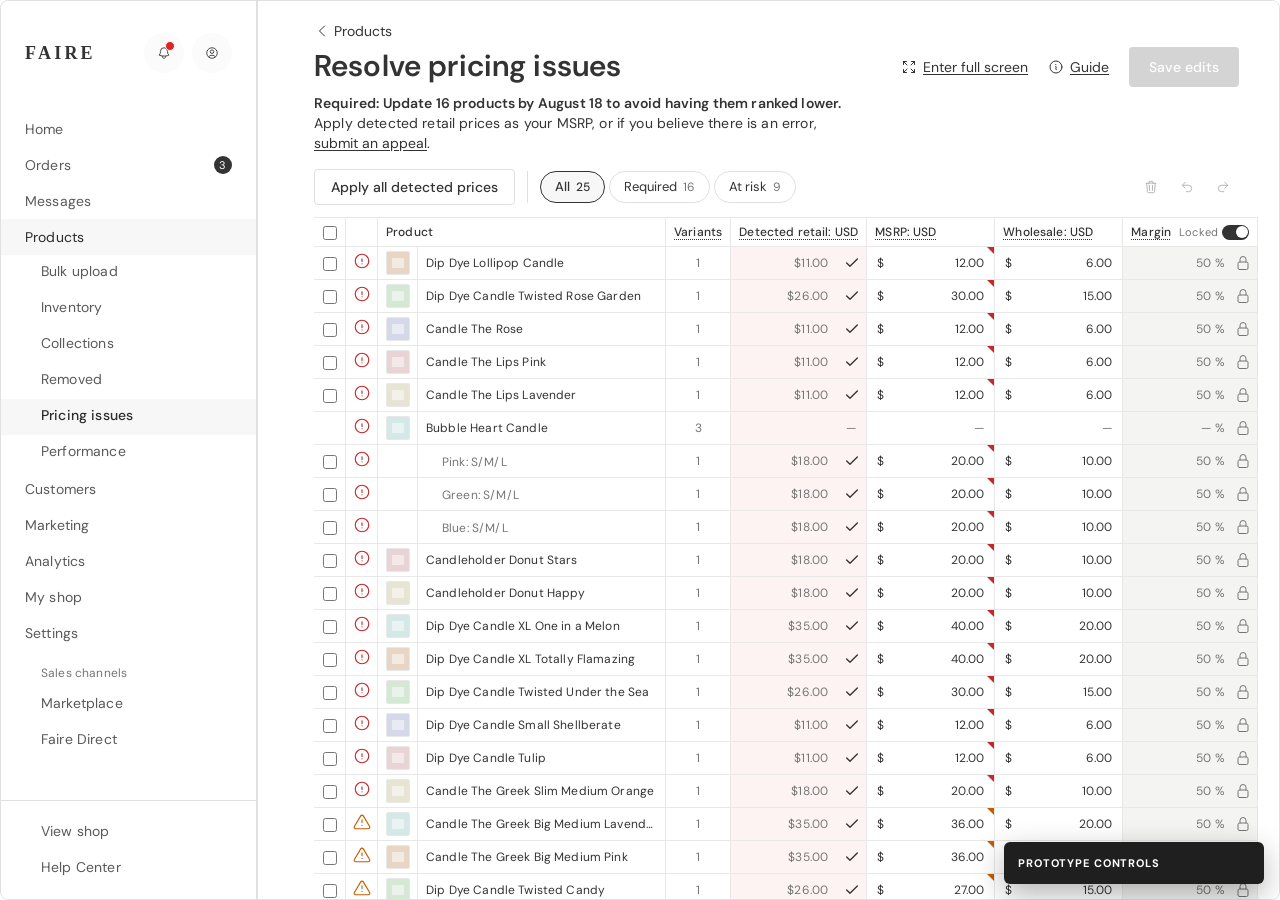
==== commit 52aa8252: "Add icons to Enter full screen and Guide header buttons. Co-authored-by: Cursor <cursoragent@cursor." ====
--- a/index.html
+++ b/index.html
@@ -322,6 +322,13 @@
       text-decoration: underline;
       text-underline-offset: 2px;
       cursor: pointer;
+      display: inline-flex;
+      align-items: center;
+      gap: 6px;
+    }
+
+    .text-link svg {
+      flex-shrink: 0;
     }
 
     .text-link:disabled {
@@ -2195,8 +2202,18 @@
             <p class="page-desc" id="page-desc"></p>
           </div>
           <div class="head-actions">
-            <button class="text-link" type="button">Enter full screen</button>
-            <button class="text-link" type="button">Guide</button>
+            <button class="text-link" type="button">
+              <svg class="icon-16" viewBox="0 0 24 24" fill="none" stroke="currentColor" stroke-width="1.5" aria-hidden="true">
+                <path d="M3.75 3.75v4.5m0-4.5h4.5m-4.5 0L9 9M3.75 20.25v-4.5m0 4.5h4.5m-4.5 0L9 15M20.25 3.75h-4.5m4.5 0v4.5m0-4.5L15 9m5.25 11.25h-4.5m4.5 0v-4.5m0 4.5L15 15" stroke-linecap="round" stroke-linejoin="round"/>
+              </svg>
+              Enter full screen
+            </button>
+            <button class="text-link" type="button">
+              <svg class="icon-16" viewBox="0 0 24 24" fill="none" stroke="currentColor" stroke-width="1.5" aria-hidden="true">
+                <path d="m11.25 11.25.041-.02a.75.75 0 0 1 1.063.852l-.708 2.836a.75.75 0 0 0 1.063.853l.041-.021M21 12a9 9 0 1 1-18 0 9 9 0 0 1 18 0Zm-9-3.75h.008v.008H12V8.25Z" stroke-linecap="round" stroke-linejoin="round"/>
+              </svg>
+              Guide
+            </button>
             <button class="btn-primary" type="button" id="btn-save" disabled>Save edits</button>
           </div>
         </div>
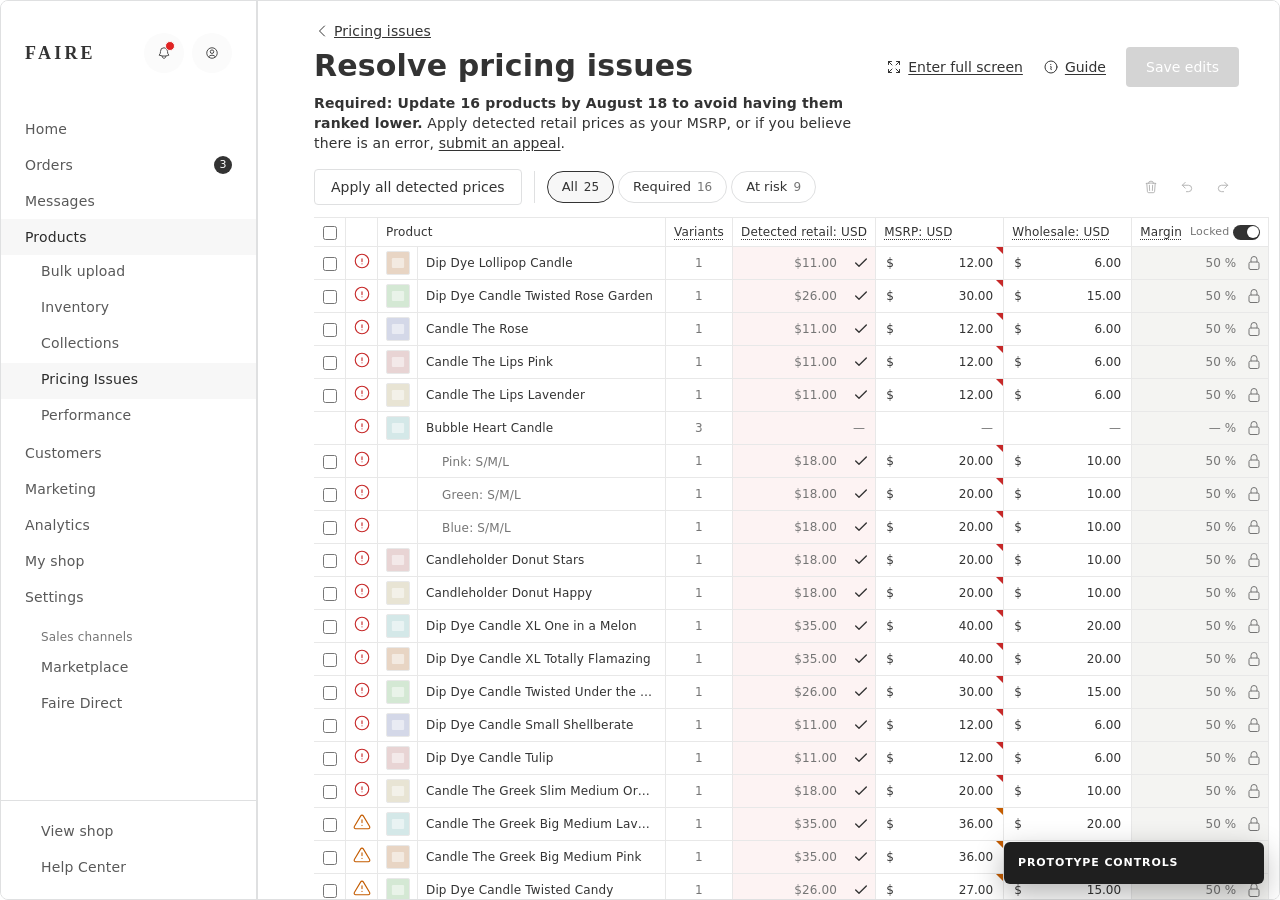
==== commit 00d6b173: "Add pricing issues dashboard and align editor with Faire design. Introduces a dashboard overview wit" ====
--- a/index.html
+++ b/index.html
@@ -4,9 +4,8 @@
   <meta charset="utf-8" />
   <meta name="viewport" content="width=device-width, initial-scale=1" />
   <title>Resolve pricing issues — Prototype</title>
-  <link rel="preconnect" href="https://fonts.googleapis.com" />
-  <link rel="preconnect" href="https://fonts.gstatic.com" crossorigin />
-  <link href="https://fonts.googleapis.com/css2?family=DM+Sans:ital,opsz,wght@0,9..40,400;0,9..40,500;0,9..40,600&display=swap" rel="stylesheet" />
+  <link rel="preconnect" href="https://cdn.faire.com" crossorigin />
+  <link rel="stylesheet" href="fonts.css" />
   <style>
     :root {
       --text: #333;
@@ -17,7 +16,7 @@
       --nav-width: 256px;
       --content-inset: 56px;
       --main-pad-right: 40px;
-      --font: "Graphik", "DM Sans", system-ui, -apple-system, sans-serif;
+      --font: "Graphik", system-ui, -apple-system, sans-serif;
       --error: #c62828;
       --error-bg: #fdecea;
       --error-dark: #c62828;
@@ -168,6 +167,12 @@
       cursor: default;
     }
 
+    .nav-child--link {
+      display: block;
+      text-decoration: none;
+      color: inherit;
+    }
+
     .nav-child--active {
       background: #f7f7f7;
       color: #2b2b2b;
@@ -2169,8 +2174,7 @@
         <div class="nav-child">Bulk upload</div>
         <div class="nav-child">Inventory</div>
         <div class="nav-child">Collections</div>
-        <div class="nav-child">Removed</div>
-        <div class="nav-child nav-child--active">Pricing issues</div>
+        <a class="nav-child nav-child--link nav-child--active" href="dashboard.html">Pricing Issues</a>
         <div class="nav-child">Performance</div>
         <div class="nav-row"><span>Customers</span></div>
         <div class="nav-row"><span>Marketing</span></div>
@@ -2190,12 +2194,12 @@
     <main class="main">
       <div class="main-top">
         <header class="main-head">
-        <button class="back-link" type="button" aria-label="Back to products">
+        <a class="back-link" href="dashboard.html" aria-label="Back to pricing issues">
           <svg class="icon-16" viewBox="0 0 24 24" fill="none" stroke="currentColor" stroke-width="1.5" aria-hidden="true">
             <path d="M15.75 19.5 8.25 12l7.5-7.5" stroke-linecap="round" stroke-linejoin="round" />
           </svg>
-          Products
-        </button>
+          Pricing issues
+        </a>
         <div class="title-row">
           <div>
             <h1>Resolve pricing issues</h1>
@@ -2263,6 +2267,9 @@
               </button>
               <button class="pill hidden" type="button" data-filter="at-risk" role="tab" aria-selected="false" id="pill-at-risk">
                 At risk <span class="pill-count" id="count-at-risk"></span>
+              </button>
+              <button class="pill hidden" type="button" data-filter="low-margin" role="tab" aria-selected="false" id="pill-low-margin">
+                Low margin <span class="pill-count" id="count-low-margin"></span>
               </button>
               <button class="pill hidden" type="button" data-filter="resolved" role="tab" aria-selected="false" id="pill-resolved">
                 Resolved
@@ -2386,6 +2393,9 @@
 
     function initialPrototypeScenario() {
       try {
+        const params = new URLSearchParams(window.location.search);
+        const fromUrl = params.get("scenario");
+        if (fromUrl && SCENARIO_OPTIONS.some((opt) => opt.value === fromUrl)) return fromUrl;
         const stored = localStorage.getItem(SCENARIO_KEY);
         if (stored && SCENARIO_OPTIONS.some((opt) => opt.value === stored)) return stored;
       } catch (_) { /* ignore */ }
@@ -2438,6 +2448,18 @@
       }
 
       leaves.slice(-9).forEach(markAtRisk);
+    }
+
+    function defaultFilterForScenario(scenario) {
+      return scenario === "low-margins" ? "low-margin" : "all";
+    }
+
+    function setActiveFilterPills(filter) {
+      document.querySelectorAll(".filter-pills .pill").forEach((p) => {
+        const isActive = p.dataset.filter === filter;
+        p.classList.toggle("pill--active", isActive);
+        p.setAttribute("aria-selected", isActive ? "true" : "false");
+      });
     }
 
     function applyPrototypeScenario(scenario) {
@@ -2455,12 +2477,8 @@
       undoStack.length = 0;
       redoStack.length = 0;
       selectedIds.clear();
-      activeFilter = "all";
-      document.querySelectorAll(".filter-pills .pill").forEach((p) => {
-        const isAll = p.dataset.filter === "all";
-        p.classList.toggle("pill--active", isAll);
-        p.setAttribute("aria-selected", isAll ? "true" : "false");
-      });
+      activeFilter = defaultFilterForScenario(scenario);
+      setActiveFilterPills(activeFilter);
       updateUndoRedo();
       render();
       updateSaveState();
@@ -2837,7 +2855,7 @@
     let prototypeScenario = initialPrototypeScenario();
     let rows = initialRows();
     let savedSnapshot = null;
-    let activeFilter = "all";
+    let activeFilter = defaultFilterForScenario(prototypeScenario);
     let layoutVariant = "layout-1";
     let dirty = false;
     const selectedIds = new Set();
@@ -2978,11 +2996,12 @@
     function counts() {
       const leaves = allLeafRows();
       const required = leaves.filter(isEgregiousRequired).length;
-      const atRisk = leaves.filter(isAtRisk).length;
+      const atRisk = leaves.filter(isPriceAtRisk).length;
+      const lowMargin = leaves.filter((row) => isLowMargin(row) && !isDeclined(row)).length;
       const resolved = leaves.filter(isResolved).length;
       const handled = leaves.filter(isHandled).length;
       const unresolved = leaves.filter(isRequired).length;
-      return { all: leaves.length, required, atRisk, resolved, handled, unresolved };
+      return { all: leaves.length, required, atRisk, lowMargin, resolved, handled, unresolved };
     }
 
     function updateCounts() {
@@ -2990,12 +3009,16 @@
       document.getElementById("count-all").textContent = c.all;
       document.getElementById("count-required").textContent = c.required;
       document.getElementById("count-at-risk").textContent = c.atRisk;
+      document.getElementById("count-low-margin").textContent = c.lowMargin;
 
       const pillRequired = document.getElementById("pill-required");
       pillRequired.classList.toggle("hidden", c.required === 0);
 
       const pillAtRisk = document.getElementById("pill-at-risk");
-      pillAtRisk.classList.toggle("hidden", c.atRisk === 0);
+      pillAtRisk.classList.toggle("hidden", c.atRisk === 0 || prototypeScenario === "low-margins");
+
+      const pillLowMargin = document.getElementById("pill-low-margin");
+      pillLowMargin.classList.toggle("hidden", c.lowMargin === 0);
 
       const pillResolved = document.getElementById("pill-resolved");
       pillResolved.classList.toggle("hidden", c.handled === 0);
@@ -3132,7 +3155,8 @@
     function rowVisible(row) {
       if (activeFilter === "all") return true;
       if (activeFilter === "required") return isEgregiousRequired(row);
-      if (activeFilter === "at-risk") return isAtRisk(row);
+      if (activeFilter === "at-risk") return isPriceAtRisk(row);
+      if (activeFilter === "low-margin") return isLowMargin(row) && !isDeclined(row);
       if (activeFilter === "resolved") return isHandled(row);
       return true;
     }
@@ -3661,11 +3685,8 @@
       const c = counts();
       if (activeFilter === "required" && c.required === 0) activeFilter = "all";
       if (activeFilter === "at-risk" && c.atRisk === 0) activeFilter = "all";
-      document.querySelectorAll(".filter-pills .pill").forEach((p) => {
-        const isActive = p.dataset.filter === activeFilter;
-        p.classList.toggle("pill--active", isActive);
-        p.setAttribute("aria-selected", isActive ? "true" : "false");
-      });
+      if (activeFilter === "low-margin" && c.lowMargin === 0) activeFilter = "all";
+      setActiveFilterPills(activeFilter);
     }
 
     function render() {
@@ -3872,10 +3893,7 @@
     document.querySelectorAll(".filter-pills .pill").forEach((pill) => {
       pill.addEventListener("click", () => {
         activeFilter = pill.dataset.filter;
-        document.querySelectorAll(".filter-pills .pill").forEach((p) => {
-          p.classList.toggle("pill--active", p === pill);
-          p.setAttribute("aria-selected", p === pill ? "true" : "false");
-        });
+        setActiveFilterPills(activeFilter);
         render();
       });
     });
--- a/fonts.css
+++ b/fonts.css
@@ -0,0 +1,33 @@
+/* Graphik — Faire Slate sans-serif (matches Figma typography) */
+@font-face {
+  font-family: "Graphik";
+  font-style: normal;
+  font-weight: 400;
+  font-display: swap;
+  src:
+    url("https://cdn.faire.com/static/fonts/Graphik-Regular-Web.woff2") format("woff2"),
+    url("https://cdn.faire.com/static/fonts/Graphik-Regular-Web.woff") format("woff"),
+    url("https://cdn.faire.com/static/fonts/GraphikRegular.otf") format("opentype");
+}
+
+@font-face {
+  font-family: "Graphik";
+  font-style: normal;
+  font-weight: 500;
+  font-display: swap;
+  src:
+    url("https://cdn.faire.com/static/fonts/Graphik-Medium-Web.woff2") format("woff2"),
+    url("https://cdn.faire.com/static/fonts/Graphik-Medium-Web.woff") format("woff"),
+    url("https://cdn.faire.com/static/fonts/GraphikMedium.otf") format("opentype");
+}
+
+@font-face {
+  font-family: "Graphik";
+  font-style: normal;
+  font-weight: 600;
+  font-display: swap;
+  src:
+    url("https://cdn.faire.com/static/fonts/Graphik-Semibold-Web.woff2") format("woff2"),
+    url("https://cdn.faire.com/static/fonts/Graphik-Semibold-Web.woff") format("woff"),
+    url("https://cdn.faire.com/static/fonts/GraphikSemiBold.otf") format("opentype");
+}
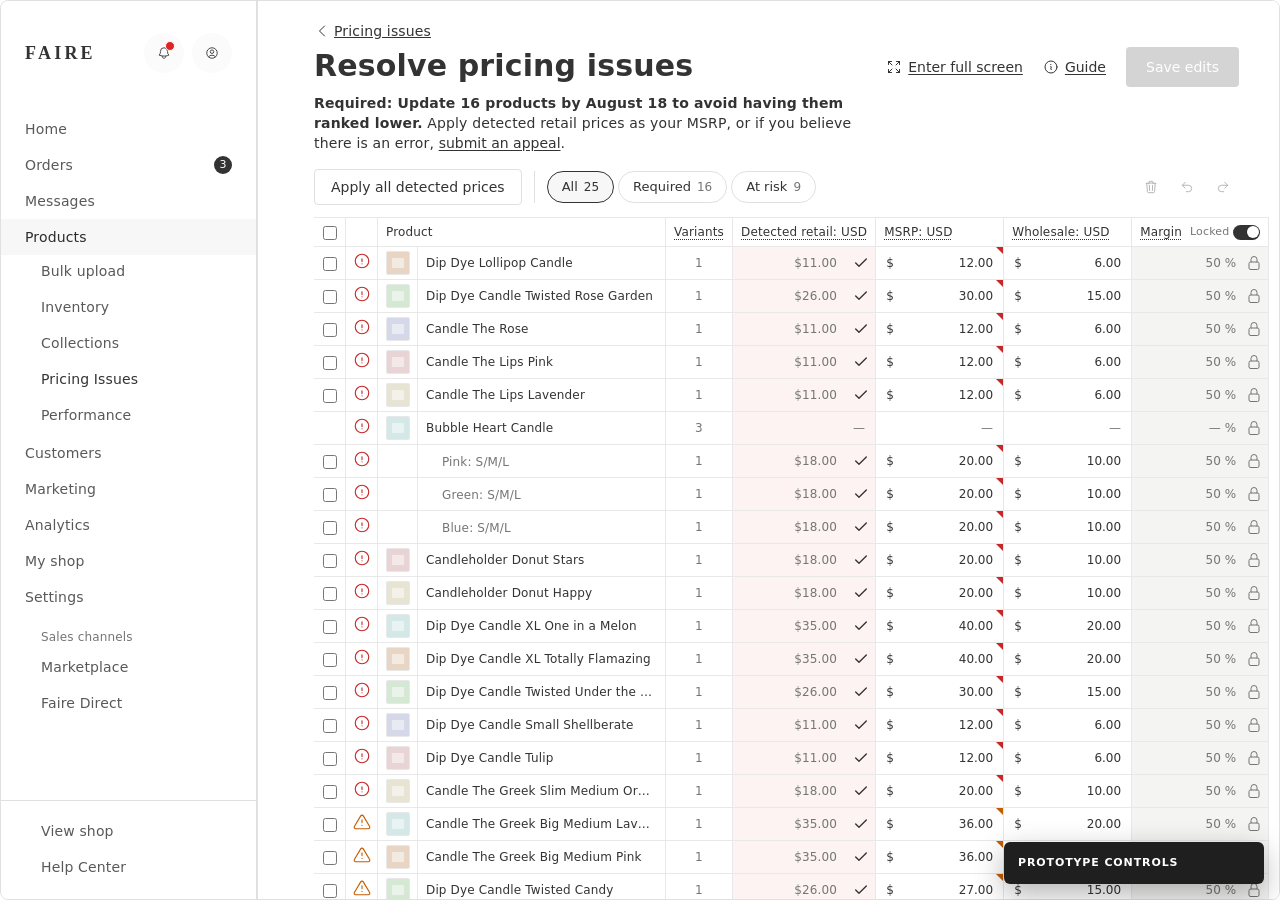
==== commit c9105e6d: "Fix Pricing Issues nav active state across dashboard and editor. Show the nav link on the dashboard " ====
--- a/index.html
+++ b/index.html
@@ -2174,7 +2174,7 @@
         <div class="nav-child">Bulk upload</div>
         <div class="nav-child">Inventory</div>
         <div class="nav-child">Collections</div>
-        <a class="nav-child nav-child--link nav-child--active" href="dashboard.html">Pricing Issues</a>
+        <a class="nav-child nav-child--link" href="dashboard.html">Pricing Issues</a>
         <div class="nav-child">Performance</div>
         <div class="nav-row"><span>Customers</span></div>
         <div class="nav-row"><span>Marketing</span></div>
